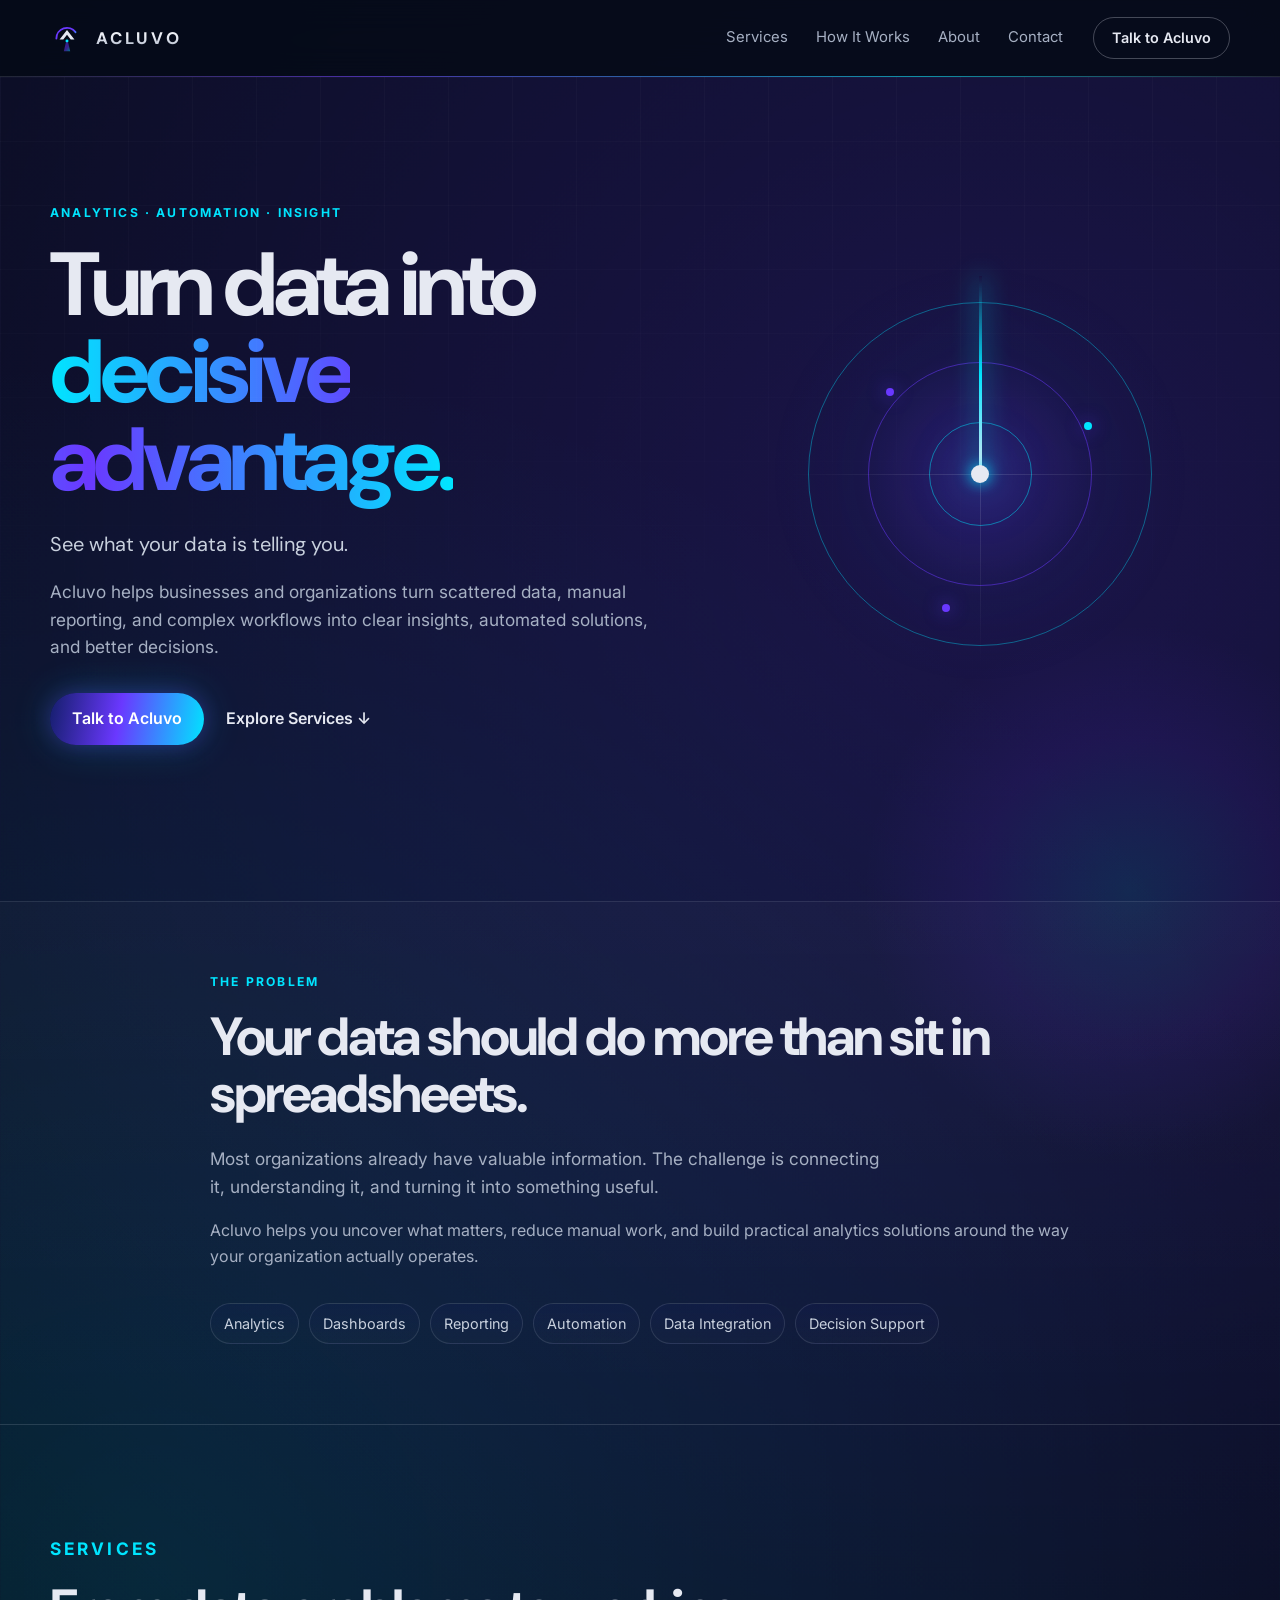
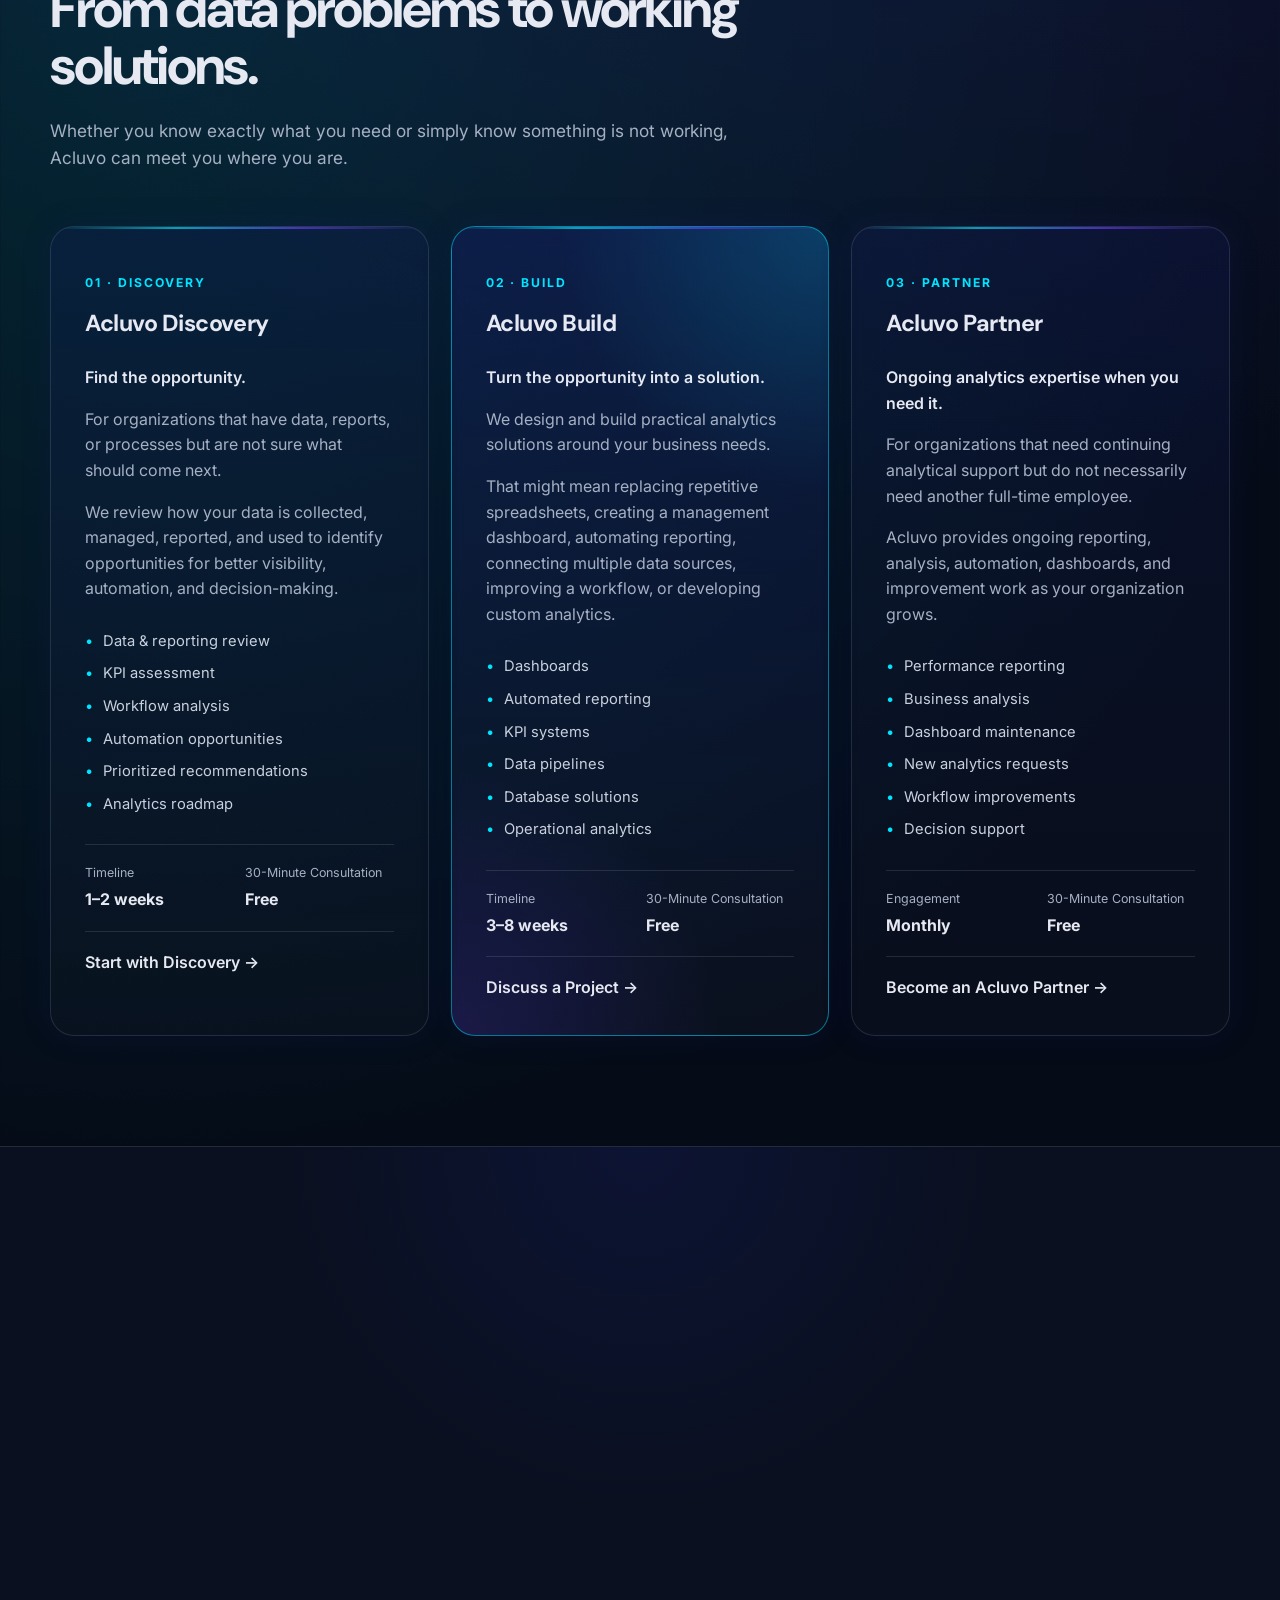
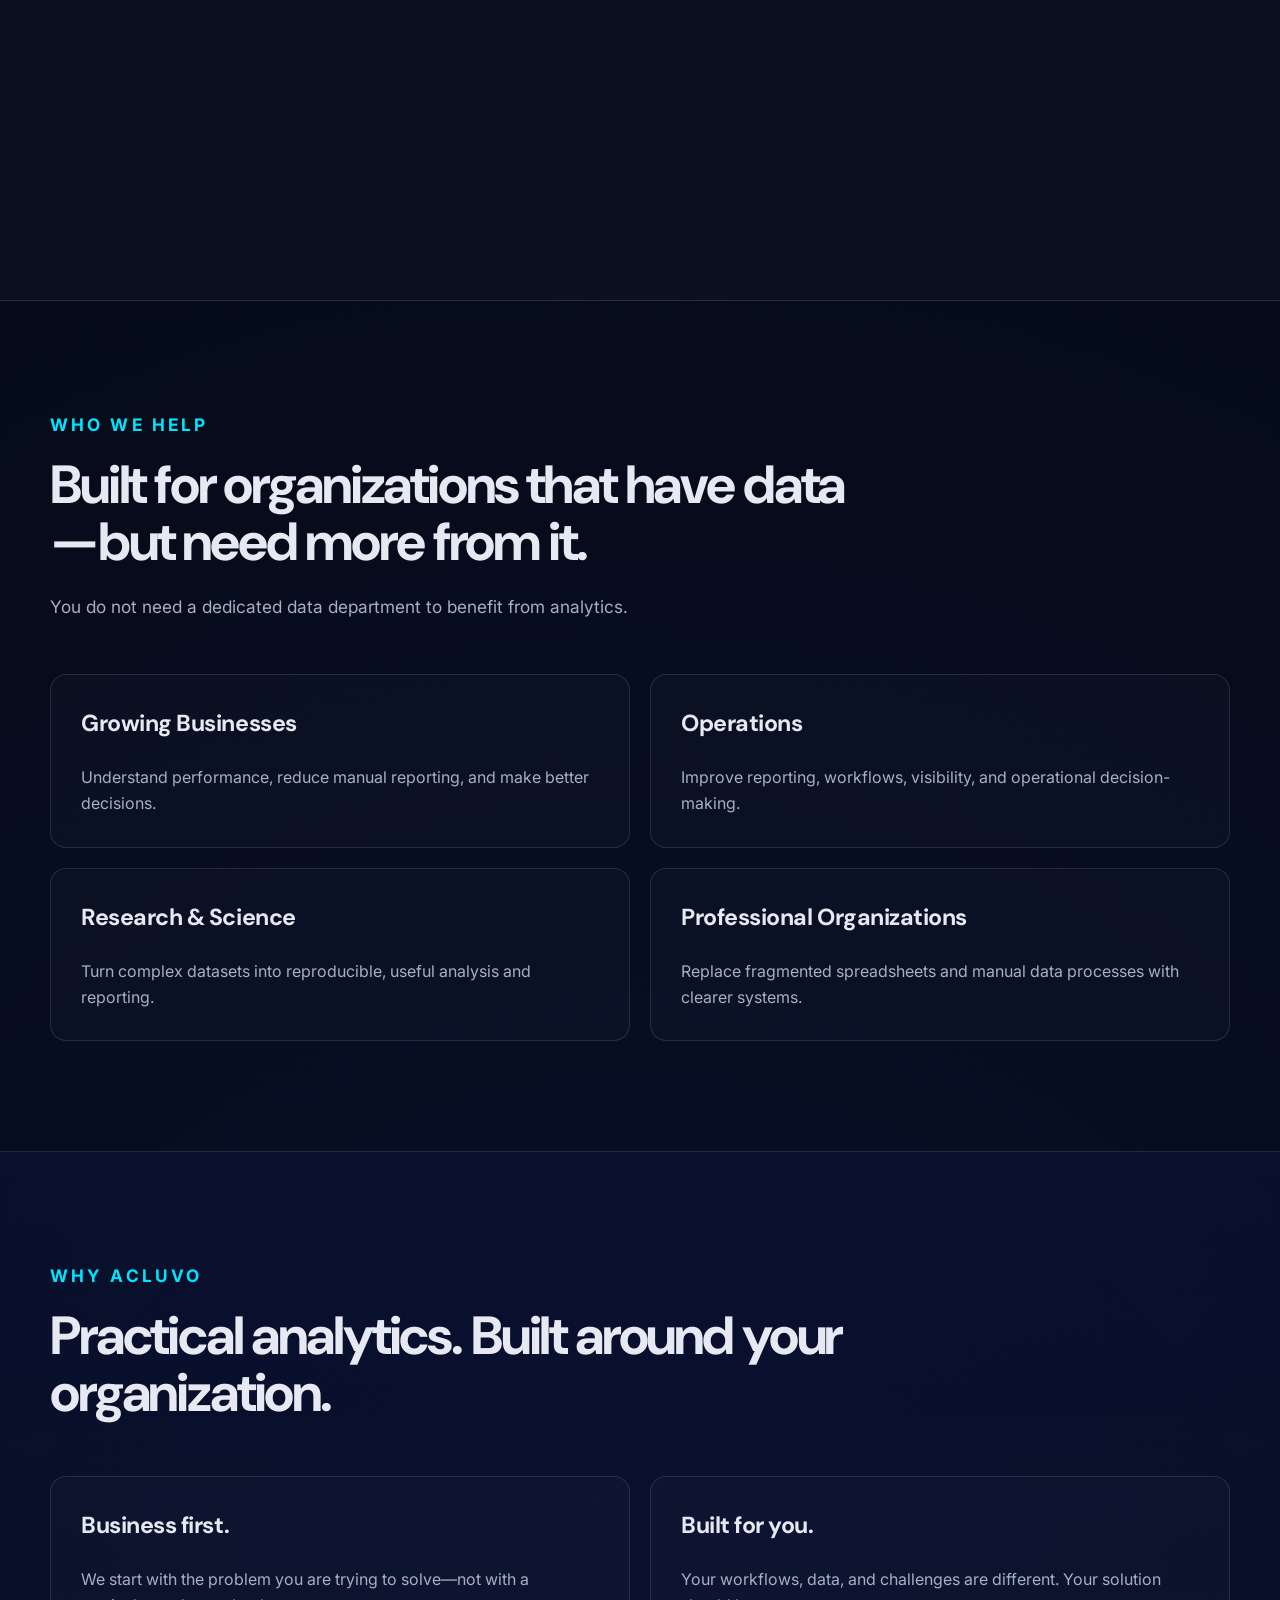
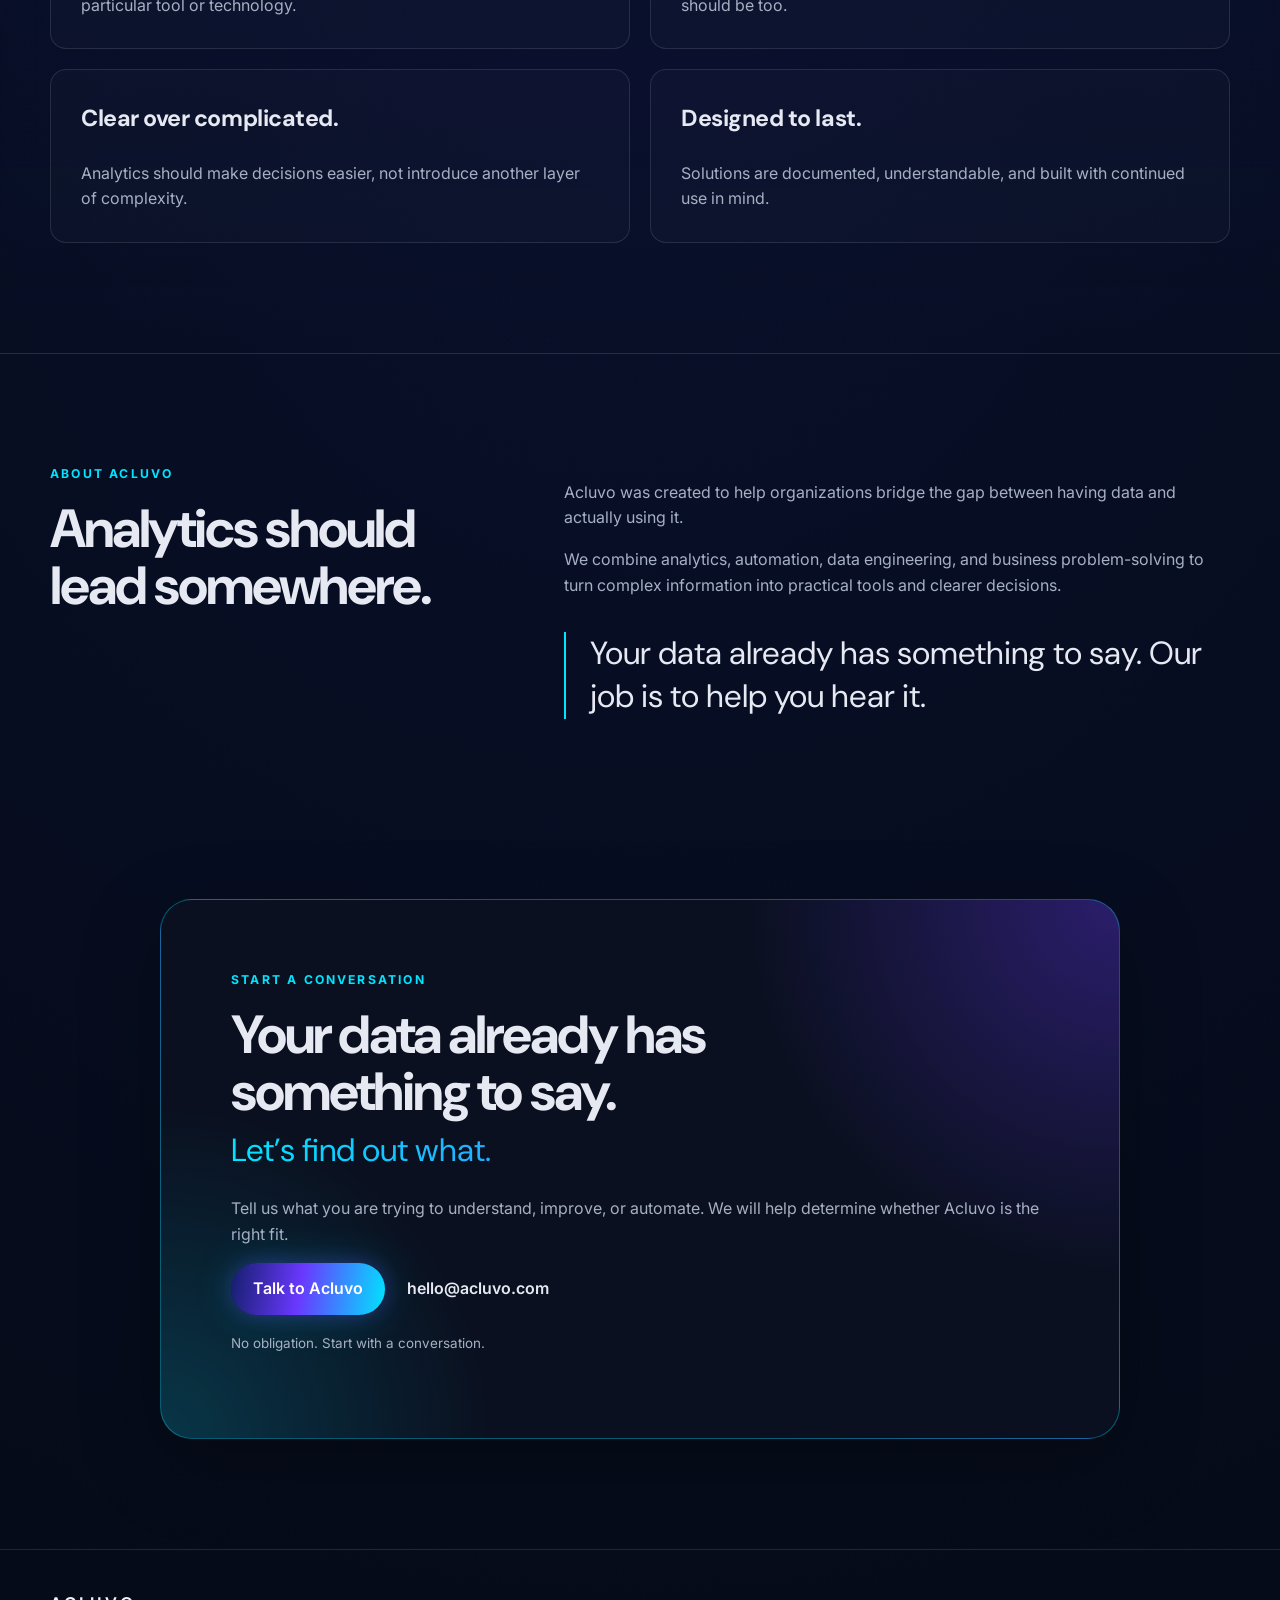
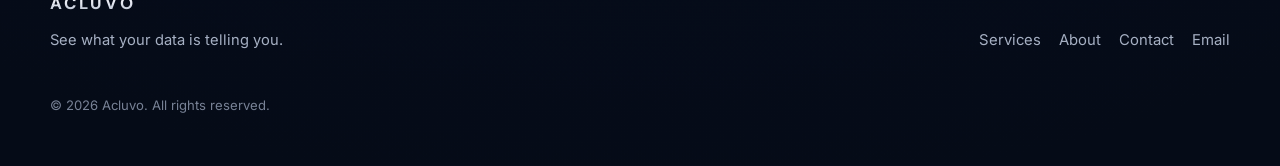
==== index.html @ b9ac45e1 "Update service consultation pricing to free Replaced pricing details with '30-Minute Consultation' l" ====
<!DOCTYPE html>
<html lang="en">
<head>
  <meta charset="UTF-8">
  <meta name="viewport" content="width=device-width, initial-scale=1.0">
  <meta name="description" content="Acluvo helps businesses and organizations turn scattered data, manual reporting, and complex workflows into clear insights, automated solutions, and better decisions.">
  <title>Acluvo — See what your data is telling you.</title>
  <link rel="preconnect" href="https://fonts.googleapis.com">
  <link rel="preconnect" href="https://fonts.gstatic.com" crossorigin>
  <link href="https://fonts.googleapis.com/css2?family=DM+Sans:wght@500;600;700&family=Inter:wght@400;500;600&display=swap" rel="stylesheet">
  <link rel="stylesheet" href="styles.css">
</head>
<body>
<header class="nav-wrap">
  <nav class="nav container" aria-label="Primary navigation">
    <a class="brand" href="#top" aria-label="Acluvo home">
      <span class="brand-mark" aria-hidden="true">
        <svg viewBox="0 0 64 64">
          <defs>
            <linearGradient id="g1" x1="0" y1="0" x2="1" y2="1">
              <stop offset="0%" stop-color="#6A38FF"/>
              <stop offset="55%" stop-color="#6A38FF"/><stop offset="100%" stop-color="#00E5FF"/>
            </linearGradient>
          </defs>
          <path d="M12 33a20 20 0 0 1 36-12" fill="none" stroke="url(#g1)" stroke-width="3.5" stroke-linecap="round"/>
          <path d="M18 35 32 17 46 35H39L32 26 25 35Z" fill="#E6E9F2"/>
          <circle cx="32" cy="37.5" r="2.8" fill="#00E5FF"/>
          <path d="M30 40h4l4 17H26Z" fill="url(#g1)" opacity=".5"/>
        </svg>
      </span>
      <span class="brand-word">ACLUVO</span>
    </a>

    <button class="nav-toggle" type="button" aria-label="Open menu" aria-expanded="false">
      <span></span><span></span>
    </button>

    <div class="nav-links">
      <a href="#services">Services</a>
      <a href="#process">How It Works</a>
      <a href="#about">About</a>
      <a href="#contact">Contact</a>
    </div>

    <a class="button button-small button-outline nav-cta" href="#contact">Talk to Acluvo</a>
  </nav>
</header>

<main id="top">
  <section class="hero section">
    <div class="hero-grid container">
      <div class="hero-copy reveal">
        <p class="eyebrow">ANALYTICS · AUTOMATION · INSIGHT</p>
        <h1>Turn data into <span class="gradient-text">decisive advantage.</span></h1>
        <p class="tagline">See what your data is telling you.</p>
        <p class="hero-body">
          Acluvo helps businesses and organizations turn scattered data, manual reporting,
          and complex workflows into clear insights, automated solutions, and better decisions.
        </p>
        <div class="hero-actions">
          <a class="button button-primary" href="#contact">Talk to Acluvo</a>
          <a class="text-link" href="#services">Explore Services ↓</a>
        </div>
      </div>

      <div class="hero-visual reveal" aria-hidden="true">
        <div class="radar">
          <div class="radar-ring ring-1"></div>
          <div class="radar-ring ring-2"></div>
          <div class="radar-ring ring-3"></div>
          <div class="cross cross-x"></div>
          <div class="cross cross-y"></div>
          <div class="signal-dot d1"></div>
          <div class="signal-dot d2"></div>
          <div class="signal-dot d3"></div>
          <div class="signal-beam"></div>
          <div class="signal-core"></div>
        </div>
      </div>
    </div>
  </section>

  <section class="positioning section section-tight">
    <div class="container narrow reveal">
      <p class="eyebrow">THE PROBLEM</p>
      <h2>Your data should do more than sit in spreadsheets.</h2>
      <p class="lead">
        Most organizations already have valuable information. The challenge is connecting it,
        understanding it, and turning it into something useful.
      </p>
      <p>
        Acluvo helps you uncover what matters, reduce manual work, and build practical analytics
        solutions around the way your organization actually operates.
      </p>
      <div class="capability-row">
        <span>Analytics</span><span>Dashboards</span><span>Reporting</span>
        <span>Automation</span><span>Data Integration</span><span>Decision Support</span>
      </div>
    </div>
  </section>

  <section id="services" class="section">
    <div class="container">
      <div class="section-heading reveal">
        <p class="eyebrow">SERVICES</p>
        <h2>From data problems to working solutions.</h2>
        <p>Whether you know exactly what you need or simply know something is not working, Acluvo can meet you where you are.</p>
      </div>

      <div class="service-grid">
        <article class="service-card reveal">
          <div class="card-topline"></div>
          <p class="service-label">01 · DISCOVERY</p>
          <h3>Acluvo Discovery</h3>
          <p class="service-subhead">Find the opportunity.</p>
          <p>For organizations that have data, reports, or processes but are not sure what should come next.</p>
          <p>We review how your data is collected, managed, reported, and used to identify opportunities for better visibility, automation, and decision-making.</p>
          <div class="service-list">
            <span>Data & reporting review</span>
            <span>KPI assessment</span>
            <span>Workflow analysis</span>
            <span>Automation opportunities</span>
            <span>Prioritized recommendations</span>
            <span>Analytics roadmap</span>
          </div>
          <div class="service-meta">
            <div><span>Timeline</span><strong>1–2 weeks</strong></div>
            <div><span>30-Minute Consultation</span><strong>Free</strong></div>
          </div>
          <a class="text-link" href="#contact">Start with Discovery →</a>
        </article>

        <article class="service-card featured reveal">
          <div class="card-topline"></div>
          <p class="service-label">02 · BUILD</p>
          <h3>Acluvo Build</h3>
          <p class="service-subhead">Turn the opportunity into a solution.</p>
          <p>We design and build practical analytics solutions around your business needs.</p>
          <p>That might mean replacing repetitive spreadsheets, creating a management dashboard, automating reporting, connecting multiple data sources, improving a workflow, or developing custom analytics.</p>
          <div class="service-list">
            <span>Dashboards</span>
            <span>Automated reporting</span>
            <span>KPI systems</span>
            <span>Data pipelines</span>
            <span>Database solutions</span>
            <span>Operational analytics</span>
          </div>
          <div class="service-meta">
            <div><span>Timeline</span><strong>3–8 weeks</strong></div>
            <div><span>30-Minute Consultation</span><strong>Free</strong></div>
          </div>
          <a class="text-link" href="#contact">Discuss a Project →</a>
        </article>

        <article class="service-card reveal">
          <div class="card-topline"></div>
          <p class="service-label">03 · PARTNER</p>
          <h3>Acluvo Partner</h3>
          <p class="service-subhead">Ongoing analytics expertise when you need it.</p>
          <p>For organizations that need continuing analytical support but do not necessarily need another full-time employee.</p>
          <p>Acluvo provides ongoing reporting, analysis, automation, dashboards, and improvement work as your organization grows.</p>
          <div class="service-list">
            <span>Performance reporting</span>
            <span>Business analysis</span>
            <span>Dashboard maintenance</span>
            <span>New analytics requests</span>
            <span>Workflow improvements</span>
            <span>Decision support</span>
          </div>
          <div class="service-meta">
            <div><span>Engagement</span><strong>Monthly</strong></div>
            <div><span>30-Minute Consultation</span><strong>Free</strong></div>
          </div>
          <a class="text-link" href="#contact">Become an Acluvo Partner →</a>
        </article>
      </div>
    </div>
  </section>

  <section id="process" class="section process-section">
    <div class="container">
      <div class="section-heading reveal">
        <p class="eyebrow">HOW ACLUVO WORKS</p>
        <h2>From complexity to direction.</h2>
      </div>

      <div class="process-grid">
        <article class="process-card reveal">
          <span class="process-number">01</span>
          <h3>Focus</h3>
          <p class="process-tagline">Understand the question.</p>
          <p>We start with your business—not the technology. What are you trying to understand, improve, or accomplish?</p>
        </article>
        <article class="process-card reveal">
          <span class="process-number">02</span>
          <h3>Discovery</h3>
          <p class="process-tagline">Understand the data.</p>
          <p>We examine the information, processes, systems, and reporting you already have.</p>
        </article>
        <article class="process-card reveal">
          <span class="process-number">03</span>
          <h3>Signal</h3>
          <p class="process-tagline">Find what matters.</p>
          <p>We separate useful information from noise and identify the patterns, metrics, and opportunities worth acting on.</p>
        </article>
        <article class="process-card reveal">
          <span class="process-number">04</span>
          <h3>Direction</h3>
          <p class="process-tagline">Turn insight into action.</p>
          <p>We build the solution, explain what the data means, and help you use it to make better decisions.</p>
        </article>
      </div>
    </div>
  </section>

  <section class="section">
    <div class="container">
      <div class="section-heading reveal">
        <p class="eyebrow">WHO WE HELP</p>
        <h2>Built for organizations that have data—but need more from it.</h2>
        <p>You do not need a dedicated data department to benefit from analytics.</p>
      </div>

      <div class="audience-grid">
        <article class="audience-card reveal">
          <h3>Growing Businesses</h3>
          <p>Understand performance, reduce manual reporting, and make better decisions.</p>
        </article>
        <article class="audience-card reveal">
          <h3>Operations</h3>
          <p>Improve reporting, workflows, visibility, and operational decision-making.</p>
        </article>
        <article class="audience-card reveal">
          <h3>Research & Science</h3>
          <p>Turn complex datasets into reproducible, useful analysis and reporting.</p>
        </article>
        <article class="audience-card reveal">
          <h3>Professional Organizations</h3>
          <p>Replace fragmented spreadsheets and manual data processes with clearer systems.</p>
        </article>
      </div>
    </div>
  </section>

  <section class="section why-section">
    <div class="container">
      <div class="section-heading reveal">
        <p class="eyebrow">WHY ACLUVO</p>
        <h2>Practical analytics. Built around your organization.</h2>
      </div>

      <div class="why-grid">
        <div class="why-item reveal"><h3>Business first.</h3><p>We start with the problem you are trying to solve—not with a particular tool or technology.</p></div>
        <div class="why-item reveal"><h3>Built for you.</h3><p>Your workflows, data, and challenges are different. Your solution should be too.</p></div>
        <div class="why-item reveal"><h3>Clear over complicated.</h3><p>Analytics should make decisions easier, not introduce another layer of complexity.</p></div>
        <div class="why-item reveal"><h3>Designed to last.</h3><p>Solutions are documented, understandable, and built with continued use in mind.</p></div>
      </div>
    </div>
  </section>

  <section id="about" class="section">
    <div class="container about-grid">
      <div class="about-copy reveal">
        <p class="eyebrow">ABOUT ACLUVO</p>
        <h2>Analytics should lead somewhere.</h2>
      </div>
      <div class="about-body reveal">
        <p>Acluvo was created to help organizations bridge the gap between having data and actually using it.</p>
        <p>We combine analytics, automation, data engineering, and business problem-solving to turn complex information into practical tools and clearer decisions.</p>
        <blockquote>Your data already has something to say. Our job is to help you hear it.</blockquote>
      </div>
    </div>
  </section>

  <section id="contact" class="section contact-section">
    <div class="container contact-card reveal">
      <p class="eyebrow">START A CONVERSATION</p>
      <h2>Your data already has something to say.</h2>
      <p class="contact-emphasis">Let’s find out what.</p>
      <p>Tell us what you are trying to understand, improve, or automate. We will help determine whether Acluvo is the right fit.</p>
      <div class="contact-actions">
        <a class="button button-primary" href="mailto:hello@acluvo.com?subject=Acluvo%20Inquiry">Talk to Acluvo</a>
        <a class="text-link" href="mailto:hello@acluvo.com">hello@acluvo.com</a>
      </div>
      <p class="microcopy">No obligation. Start with a conversation.</p>
    </div>
  </section>
</main>

<footer class="footer">
  <div class="container footer-grid">
    <div>
      <a class="brand footer-brand" href="#top">
        <span class="brand-word">ACLUVO</span>
      </a>
      <p>See what your data is telling you.</p>
    </div>
    <div class="footer-links">
      <a href="#services">Services</a>
      <a href="#about">About</a>
      <a href="#contact">Contact</a>
      <a href="mailto:hello@acluvo.com">Email</a>
    </div>
    <p class="copyright">© <span id="year"></span> Acluvo. All rights reserved.</p>
  </div>
</footer>

<script src="script.js"></script>
</body>
</html>
---- styles.css ----
:root {
  --bg: #050B17;
  --bg-soft: #0A1020;
  --surface: rgba(20, 30, 107, 0.34);
  --indigo: #141E6B;
  --violet: #6A38FF;
  --cyan: #00E5FF;
  --slate: #2A3345;
  --text: #E6E9F2;
  --muted: #A6B0C3;
  --line: rgba(230, 233, 242, 0.12);
  --radius: 24px;
  --radius-sm: 16px;
  --container: 1180px;
  --font-display: "DM Sans", system-ui, sans-serif;
  --font-body: "Inter", system-ui, sans-serif;
}

* { box-sizing: border-box; }
html { scroll-behavior: smooth; }
body {
  margin: 0;
  background:
    radial-gradient(circle at 78% 8%, rgba(106, 56, 255, 0.22), transparent 26%),
    radial-gradient(circle at 12% 24%, rgba(0, 229, 255, 0.13), transparent 24%),
    radial-gradient(circle at 50% 75%, rgba(20, 30, 107, 0.22), transparent 34%),
    var(--bg);
  color: var(--text);
  font-family: var(--font-body);
  line-height: 1.6;
}
body.menu-open { overflow: hidden; }
a { color: inherit; text-decoration: none; }
svg { display: block; max-width: 100%; }
.container { width: min(calc(100% - 40px), var(--container)); margin: 0 auto; }
.narrow { max-width: 860px; }
.section { padding: 110px 0; position: relative; }
.section-tight { padding-top: 70px; padding-bottom: 80px; }

.nav-wrap {
  position: sticky;
  top: 0;
  z-index: 50;
  backdrop-filter: blur(16px);
  background: rgba(5, 11, 23, 0.88);
  border-bottom: 1px solid var(--line);
}
.nav {
  min-height: 76px;
  display: grid;
  grid-template-columns: 1fr auto auto;
  align-items: center;
  gap: 30px;
}
.brand { display: inline-flex; align-items: center; gap: 12px; width: fit-content; }
.brand-mark { width: 34px; height: 34px; }
.brand-word {
  font-family: var(--font-display);
  font-size: 1.05rem;
  font-weight: 700;
  letter-spacing: 0.18em;
}
.nav-links { display: flex; gap: 28px; align-items: center; }
.nav-links a, .footer-links a {
  color: var(--muted);
  font-size: 0.93rem;
  transition: color 0.2s ease;
}
.nav-links a:hover, .footer-links a:hover { color: var(--text); }
.nav-toggle {
  display: none;
  border: 0;
  background: transparent;
  padding: 8px;
  cursor: pointer;
}
.nav-toggle span {
  display: block;
  width: 24px;
  height: 2px;
  background: var(--text);
  margin: 5px 0;
}

.button {
  display: inline-flex;
  align-items: center;
  justify-content: center;
  min-height: 52px;
  padding: 0 22px;
  border-radius: 999px;
  font-weight: 600;
  transition: transform 0.2s ease, border-color 0.2s ease, box-shadow 0.2s ease;
}
.button:hover { transform: translateY(-2px); }
.button-small { min-height: 42px; padding: 0 18px; font-size: 0.9rem; }
.button-primary {
  color: #FFFFFF;
  background: linear-gradient(100deg, #141E6B 0%, #6A38FF 45%, #00E5FF 100%);
  box-shadow: 0 0 20px rgba(106,56,255,.28), 0 0 42px rgba(0,229,255,.20);
}
.button-outline { border: 1px solid rgba(230, 233, 242, 0.28); color: var(--text); }
.button-outline:hover {
  border-color: rgba(0, 229, 255, 0.6);
  box-shadow: 0 0 30px rgba(0, 229, 255, 0.08);
}
.text-link {
  display: inline-flex;
  align-items: center;
  gap: 8px;
  color: var(--text);
  font-weight: 600;
}

.hero {
  min-height: calc(100vh - 76px);
  display: grid;
  align-items: center;
  padding-top: 80px;
}
.hero::before {
  content: "";
  position: absolute;
  inset: 0;
  background-image:
    linear-gradient(rgba(255,255,255,0.025) 1px, transparent 1px),
    linear-gradient(90deg, rgba(255,255,255,0.025) 1px, transparent 1px);
  background-size: 64px 64px;
  mask-image: linear-gradient(to bottom, black, transparent 80%);
  pointer-events: none;
}
.hero-grid {
  display: grid;
  grid-template-columns: 1.1fr 0.9fr;
  gap: 70px;
  align-items: center;
}
.eyebrow {
  margin: 0 0 18px;
  color: var(--cyan);
  font-size: 0.76rem;
  font-weight: 700;
  letter-spacing: 0.18em;
}
h1, h2, h3 { font-family: var(--font-display); margin-top: 0; }
h1 {
  margin-bottom: 24px;
  font-size: clamp(3.6rem, 7vw, 6.7rem);
  line-height: 0.98;
  letter-spacing: -0.055em;
}
h2 {
  margin-bottom: 22px;
  font-size: clamp(2.2rem, 4.2vw, 4.4rem);
  line-height: 1.06;
  letter-spacing: -0.04em;
}
h3 { font-size: 1.45rem; letter-spacing: -0.02em; }
.gradient-text {
  background: linear-gradient(90deg, #00E5FF 0%, #6A38FF 48%, #00E5FF 100%);
  -webkit-background-clip: text;
  background-clip: text;
  color: transparent;
}
.tagline {
  margin: 0 0 18px;
  font-family: var(--font-display);
  font-size: 1.25rem;
  color: #C8D0DD;
}
.hero-body, .section-heading > p, .lead {
  color: var(--muted);
  font-size: 1.08rem;
  max-width: 680px;
}
.hero-body { margin-bottom: 32px; }
.hero-actions, .contact-actions { display: flex; gap: 22px; align-items: center; flex-wrap: wrap; }
.hero-visual { display: grid; place-items: center; min-height: 470px; }

.radar {
  position: relative;
  width: min(430px, 82vw);
  aspect-ratio: 1;
  border-radius: 50%;
  background:
    radial-gradient(circle, rgba(0,229,255,.20) 0 2%, transparent 2.5%),
    radial-gradient(circle at center, rgba(106,56,255,.22), rgba(20,30,107,.10) 40%, rgba(5,11,23,0) 68%);
  filter: drop-shadow(0 0 32px rgba(0, 229, 255, 0.08));
}
.radar-ring {
  position: absolute;
  border: 1px solid rgba(0, 229, 255, 0.38);
  border-radius: 50%;
  inset: 10%;
}
.ring-2 { inset: 24%; border-color: rgba(106, 56, 255, 0.52); }
.ring-3 { inset: 38%; border-color: rgba(0, 229, 255, 0.48); }
.cross { position: absolute; }
.cross-x {
  left: 6%;
  right: 6%;
  top: 50%;
  height: 1px;
  background: linear-gradient(90deg, transparent, rgba(230, 233, 242, 0.15), transparent);
}
.cross-y {
  top: 6%;
  bottom: 6%;
  left: 50%;
  width: 1px;
  background: linear-gradient(180deg, transparent, rgba(230, 233, 242, 0.15), transparent);
}
.signal-core {
  position: absolute;
  left: 50%;
  top: 50%;
  width: 18px;
  height: 18px;
  border-radius: 50%;
  background: var(--text);
  transform: translate(-50%, -50%);
  box-shadow: 0 0 15px var(--cyan), 0 0 55px rgba(0, 229, 255, 0.9), 0 0 100px rgba(106, 56, 255, 0.35);
}
.signal-beam {
  position: absolute;
  width: 3px;
  height: 46%;
  left: calc(50% - 1px);
  top: 4%;
  background: linear-gradient(180deg, transparent, var(--cyan), var(--text));
  box-shadow: 0 0 24px var(--cyan);
  transform-origin: bottom;
  animation: pulseBeam 3s ease-in-out infinite;
}
.signal-dot {
  position: absolute;
  width: 8px;
  height: 8px;
  border-radius: 50%;
  background: var(--violet);
  box-shadow: 0 0 18px rgba(106, 56, 255, 0.85);
}
.d1 { left: 28%; top: 30%; }
.d2 { right: 24%; top: 38%; background: var(--cyan); }
.d3 { left: 41%; bottom: 18%; }
@keyframes pulseBeam {
  0%, 100% { opacity: 0.45; transform: scaleY(0.95); }
  50% { opacity: 1; transform: scaleY(1.05); }
}

.positioning {
  border-top: 1px solid var(--line);
  border-bottom: 1px solid var(--line);
  background: linear-gradient(180deg, rgba(255,255,255,0.018), rgba(255,255,255,0));
}
.positioning p:not(.eyebrow), .about-body p,
.contact-card > p:not(.eyebrow):not(.contact-emphasis):not(.microcopy) {
  color: var(--muted);
}
.capability-row { display: flex; flex-wrap: wrap; gap: 10px; margin-top: 34px; }
.capability-row span {
  border: 1px solid var(--line);
  background: linear-gradient(180deg, rgba(20,30,107,.16), rgba(255,255,255,.015));
  color: #C8D0DD;
  border-radius: 999px;
  padding: 8px 13px;
  font-size: 0.9rem;
}

.section-heading { margin-bottom: 54px; max-width: 800px; }
.service-grid { display: grid; grid-template-columns: repeat(3, 1fr); gap: 22px; }
.service-card {
  position: relative;
  padding: 34px;
  border: 1px solid var(--line);
  border-radius: var(--radius);
  background: linear-gradient(180deg, rgba(20,30,107,.22), rgba(42,51,69,.10));
  box-shadow: 0 0 30px rgba(20,30,107,.18);
  overflow: hidden;
}
.service-card.featured {
  background:
    radial-gradient(circle at 100% 0%, rgba(0,229,255,.18), transparent 30%),
    radial-gradient(circle at 0% 100%, rgba(106,56,255,.18), transparent 30%),
    linear-gradient(180deg, rgba(20,30,107,.42), rgba(42,51,69,.14));
  border-color: rgba(0, 229, 255, 0.48);
}
.card-topline {
  position: absolute;
  inset: 0 auto auto 0;
  width: 100%;
  height: 2px;
  background: linear-gradient(90deg, transparent, var(--cyan), var(--violet), transparent);
  opacity: 0.65;
}
.service-label {
  color: var(--cyan);
  font-size: 0.76rem;
  letter-spacing: 0.16em;
  font-weight: 700;
}
.service-subhead, .process-tagline { color: var(--text); font-weight: 600; }
.service-card > p:not(.service-label):not(.service-subhead) { color: var(--muted); }
.service-list { display: grid; gap: 9px; margin: 28px 0; }
.service-list span { color: #C8D0DD; font-size: 0.92rem; }
.service-list span::before { content: "•"; color: var(--cyan); margin-right: 10px; }
.service-meta {
  display: grid;
  grid-template-columns: 1fr 1fr;
  gap: 12px;
  padding: 18px 0;
  margin-bottom: 18px;
  border-top: 1px solid var(--line);
  border-bottom: 1px solid var(--line);
}
.service-meta span, .service-meta strong { display: block; }
.service-meta span { color: var(--muted); font-size: 0.78rem; margin-bottom: 4px; }

.process-section {
  background:
    radial-gradient(circle at 50% 0%, rgba(20, 30, 107, 0.26), transparent 36%),
    var(--bg-soft);
  border-top: 1px solid var(--line);
  border-bottom: 1px solid var(--line);
}
.process-grid { display: grid; grid-template-columns: repeat(4, 1fr); gap: 18px; }
.process-card {
  min-height: 260px;
  padding: 28px;
  border-left: 1px solid var(--line);
  position: relative;
}
.process-card::before {
  content: "";
  position: absolute;
  left: -1px;
  top: 0;
  width: 1px;
  height: 44%;
  background: linear-gradient(var(--cyan), transparent);
}
.process-number {
  display: inline-block;
  margin-bottom: 50px;
  color: var(--violet);
  font-size: 0.8rem;
  letter-spacing: 0.15em;
}
.process-card p:last-child { color: var(--muted); }

.audience-grid, .why-grid {
  display: grid;
  grid-template-columns: repeat(2, 1fr);
  gap: 20px;
}
.audience-card, .why-item {
  padding: 30px;
  border: 1px solid var(--line);
  border-radius: var(--radius-sm);
  background: rgba(255,255,255,0.018);
}
.audience-card p, .why-item p { color: var(--muted); margin-bottom: 0; }
.why-section {
  border-top: 1px solid var(--line);
  border-bottom: 1px solid var(--line);
  background: linear-gradient(180deg, rgba(20,30,107,.16), rgba(5,11,23,0));
}

.about-grid { display: grid; grid-template-columns: 0.8fr 1.2fr; gap: 70px; }
.about-body blockquote {
  margin: 34px 0 0;
  padding: 0 0 0 24px;
  border-left: 2px solid var(--cyan);
  font-family: var(--font-display);
  font-size: clamp(1.4rem, 2.5vw, 2.1rem);
  line-height: 1.35;
  color: var(--text);
}

.contact-section { padding-top: 70px; }
.contact-card {
  max-width: 960px;
  padding: 70px;
  border: 1px solid rgba(0, 229, 255, 0.36);
  border-radius: 32px;
  background:
    radial-gradient(circle at 100% 0%, rgba(106, 56, 255, 0.34), transparent 34%),
    radial-gradient(circle at 0% 100%, rgba(0, 229, 255, 0.18), transparent 30%),
    #0A1020;
  box-shadow: 0 25px 80px rgba(0,0,0,0.28);
}
.contact-card h2 { max-width: 700px; margin-bottom: 4px; }
.contact-emphasis {
  margin: 0 0 20px;
  font-family: var(--font-display);
  font-size: clamp(1.5rem, 2.5vw, 2.3rem);
  color: var(--cyan);
}
.microcopy { margin-top: 18px; color: var(--muted); font-size: 0.84rem; }

.footer { padding: 40px 0 50px; border-top: 1px solid var(--line); }
.footer-grid { display: grid; grid-template-columns: 1fr auto; gap: 30px; align-items: end; }
.footer-brand + p { color: var(--muted); margin: 12px 0 0; font-size: 0.92rem; }
.footer-links { display: flex; flex-wrap: wrap; gap: 18px; justify-content: flex-end; }
.copyright {
  grid-column: 1 / -1;
  color: #788296;
  font-size: 0.82rem;
  margin: 12px 0 0;
}

.reveal {
  opacity: 0;
  transform: translateY(18px);
  transition: opacity 0.65s ease, transform 0.65s ease;
}
.reveal.visible { opacity: 1; transform: none; }

@media (prefers-reduced-motion: reduce) {
  html { scroll-behavior: auto; }
  .reveal { opacity: 1; transform: none; transition: none; }
  .signal-beam { animation: none; }
}

@media (max-width: 980px) {
  .nav { grid-template-columns: 1fr auto; }
  .nav-toggle { display: block; }
  .nav-links, .nav-cta { display: none; }
  .nav-links.open {
    display: flex;
    position: fixed;
    top: 77px;
    left: 0;
    right: 0;
    padding: 28px 20px 40px;
    flex-direction: column;
    align-items: flex-start;
    background: rgba(5, 11, 23, 0.98);
    border-bottom: 1px solid var(--line);
  }
  .hero-grid, .about-grid { grid-template-columns: 1fr; }
  .hero { min-height: auto; }
  .hero-visual { min-height: 360px; }
  .service-grid { grid-template-columns: 1fr; }
  .process-grid { grid-template-columns: repeat(2, 1fr); }
}

@media (max-width: 680px) {
  .container { width: min(calc(100% - 28px), var(--container)); }
  .section { padding: 82px 0; }
  h1 { font-size: clamp(3.15rem, 16vw, 4.6rem); }
  .hero-grid { gap: 28px; }
  .hero-visual { min-height: 290px; }
  .radar { width: min(300px, 82vw); }
  .service-card, .audience-card, .why-item { padding: 26px; }
  .process-grid, .audience-grid, .why-grid { grid-template-columns: 1fr; }
  .process-card { min-height: auto; }
  .process-number { margin-bottom: 28px; }
  .about-grid { gap: 26px; }
  .contact-card { padding: 42px 26px; }
  .footer-grid { grid-template-columns: 1fr; align-items: start; }
  .footer-links { justify-content: flex-start; }
}


/* Brand fidelity pass: stronger use of the selected Acluvo palette */
.brand-word {
  background: linear-gradient(180deg, #FFFFFF 0%, #E6E9F2 48%, #9AA6BA 100%);
  -webkit-background-clip: text;
  background-clip: text;
  color: transparent;
}

.nav-wrap::after {
  content: "";
  position: absolute;
  left: 0;
  right: 0;
  bottom: -1px;
  height: 1px;
  background: linear-gradient(90deg, transparent, #6A38FF 28%, #00E5FF 72%, transparent);
  opacity: .55;
}

.eyebrow:nth-of-type(odd) {
  color: #00E5FF;
}

.service-card:hover,
.audience-card:hover,
.why-item:hover {
  border-color: rgba(0,229,255,.35);
  box-shadow: 0 0 28px rgba(0,229,255,.07), 0 0 45px rgba(106,56,255,.05);
  transform: translateY(-3px);
}

.service-card,
.audience-card,
.why-item {
  transition: transform .22s ease, border-color .22s ease, box-shadow .22s ease;
}

.process-card:nth-child(1) h3,
.process-card:nth-child(3) h3 { color: #00E5FF; }

.process-card:nth-child(2) h3,
.process-card:nth-child(4) h3 { color: #8B63FF; }

.process-card:nth-child(1)::before,
.process-card:nth-child(3)::before {
  background: linear-gradient(#00E5FF, transparent);
}

.process-card:nth-child(2)::before,
.process-card:nth-child(4)::before {
  background: linear-gradient(#6A38FF, transparent);
}

.contact-emphasis {
  background: linear-gradient(90deg, #00E5FF, #6A38FF);
  -webkit-background-clip: text;
  background-clip: text;
  color: transparent;
}

.hero::after {
  content: "";
  position: absolute;
  width: 540px;
  height: 540px;
  right: -120px;
  bottom: -260px;
  border-radius: 50%;
  background: radial-gradient(circle, rgba(0,229,255,.10), rgba(106,56,255,.08) 40%, transparent 70%);
  pointer-events: none;
}
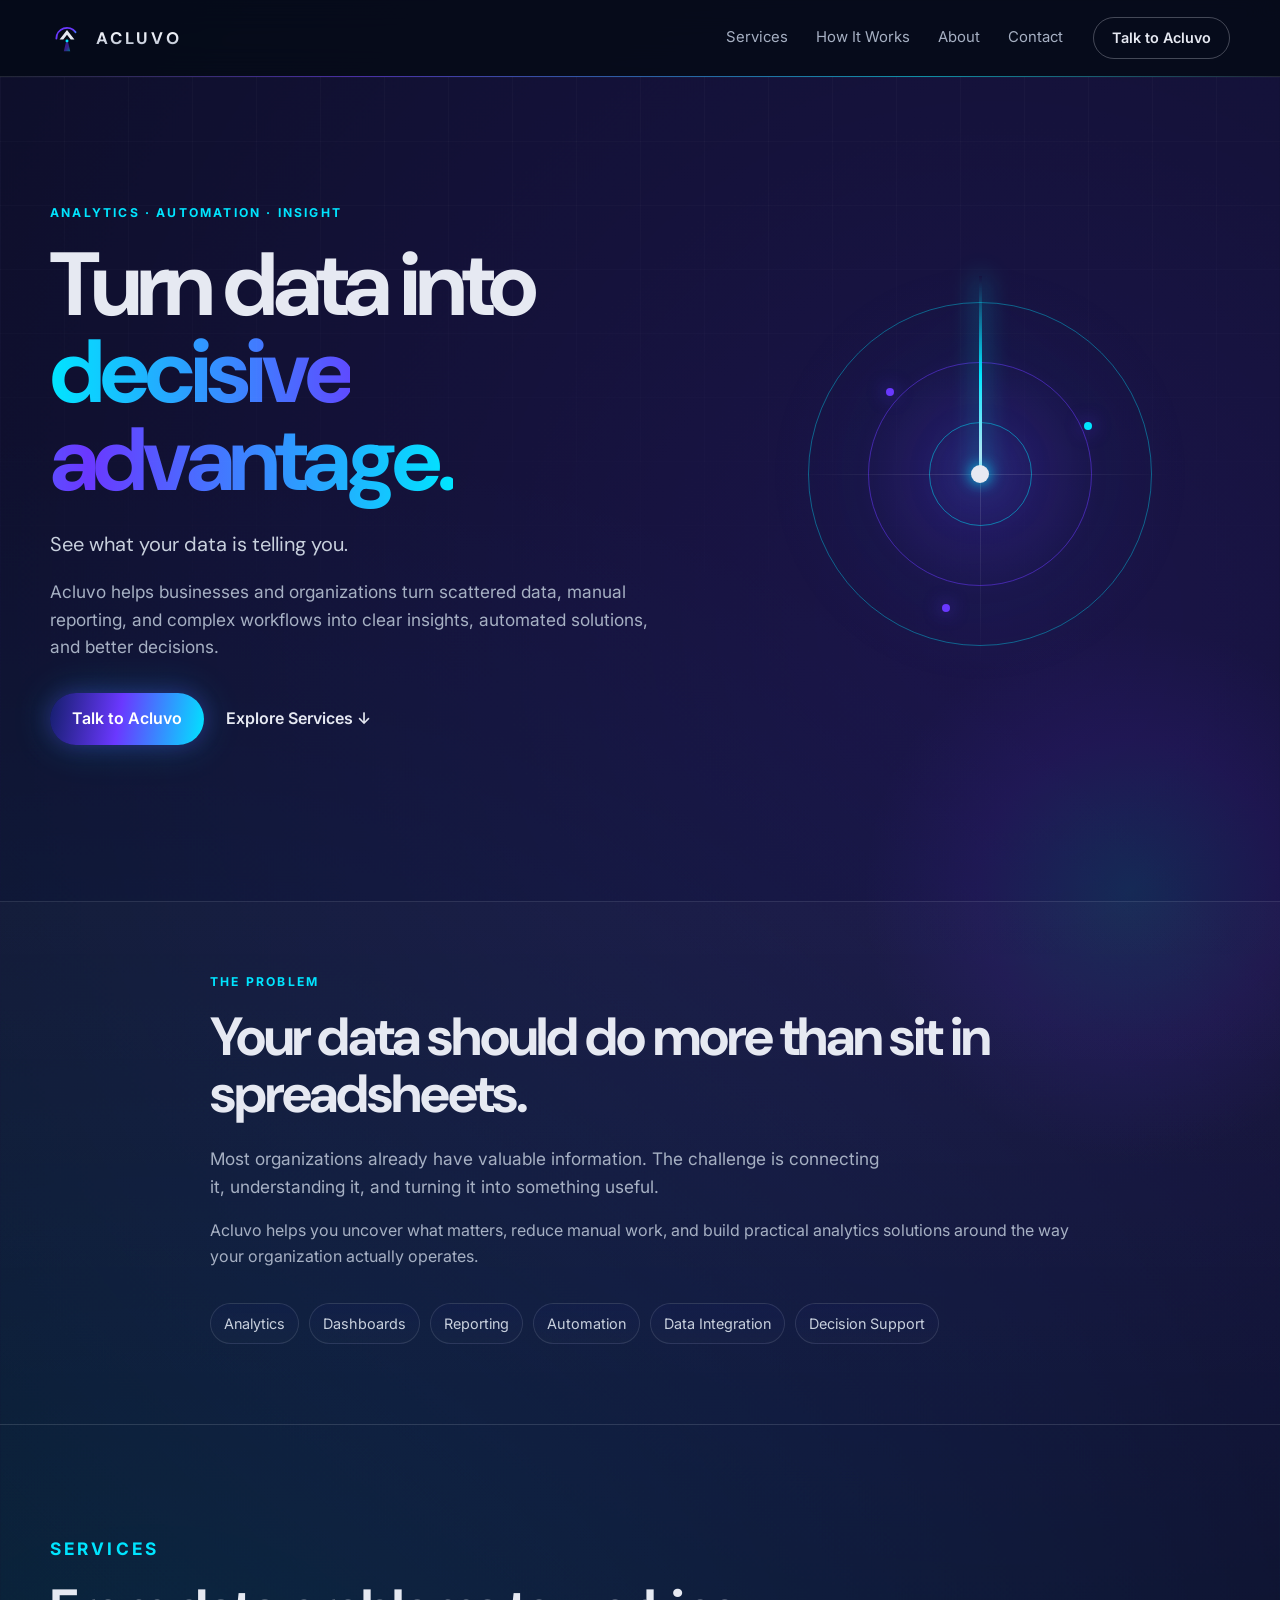
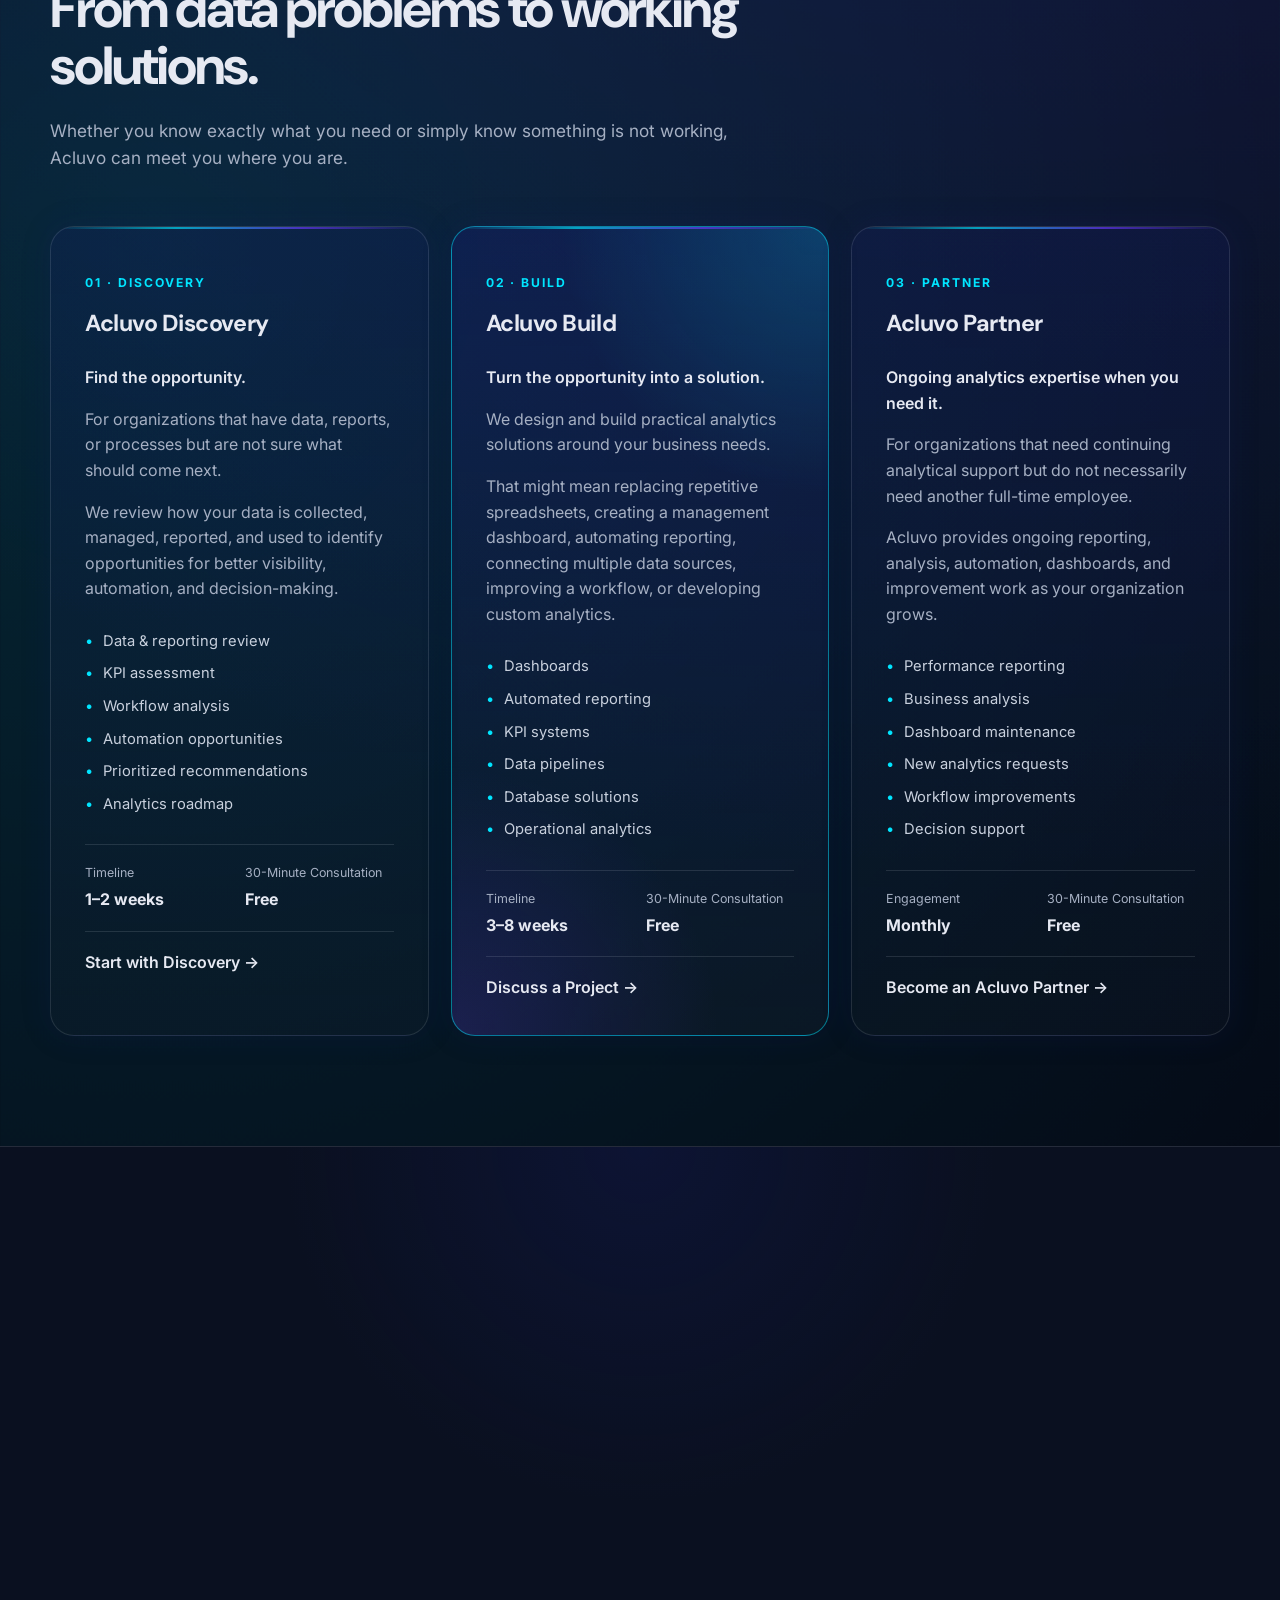
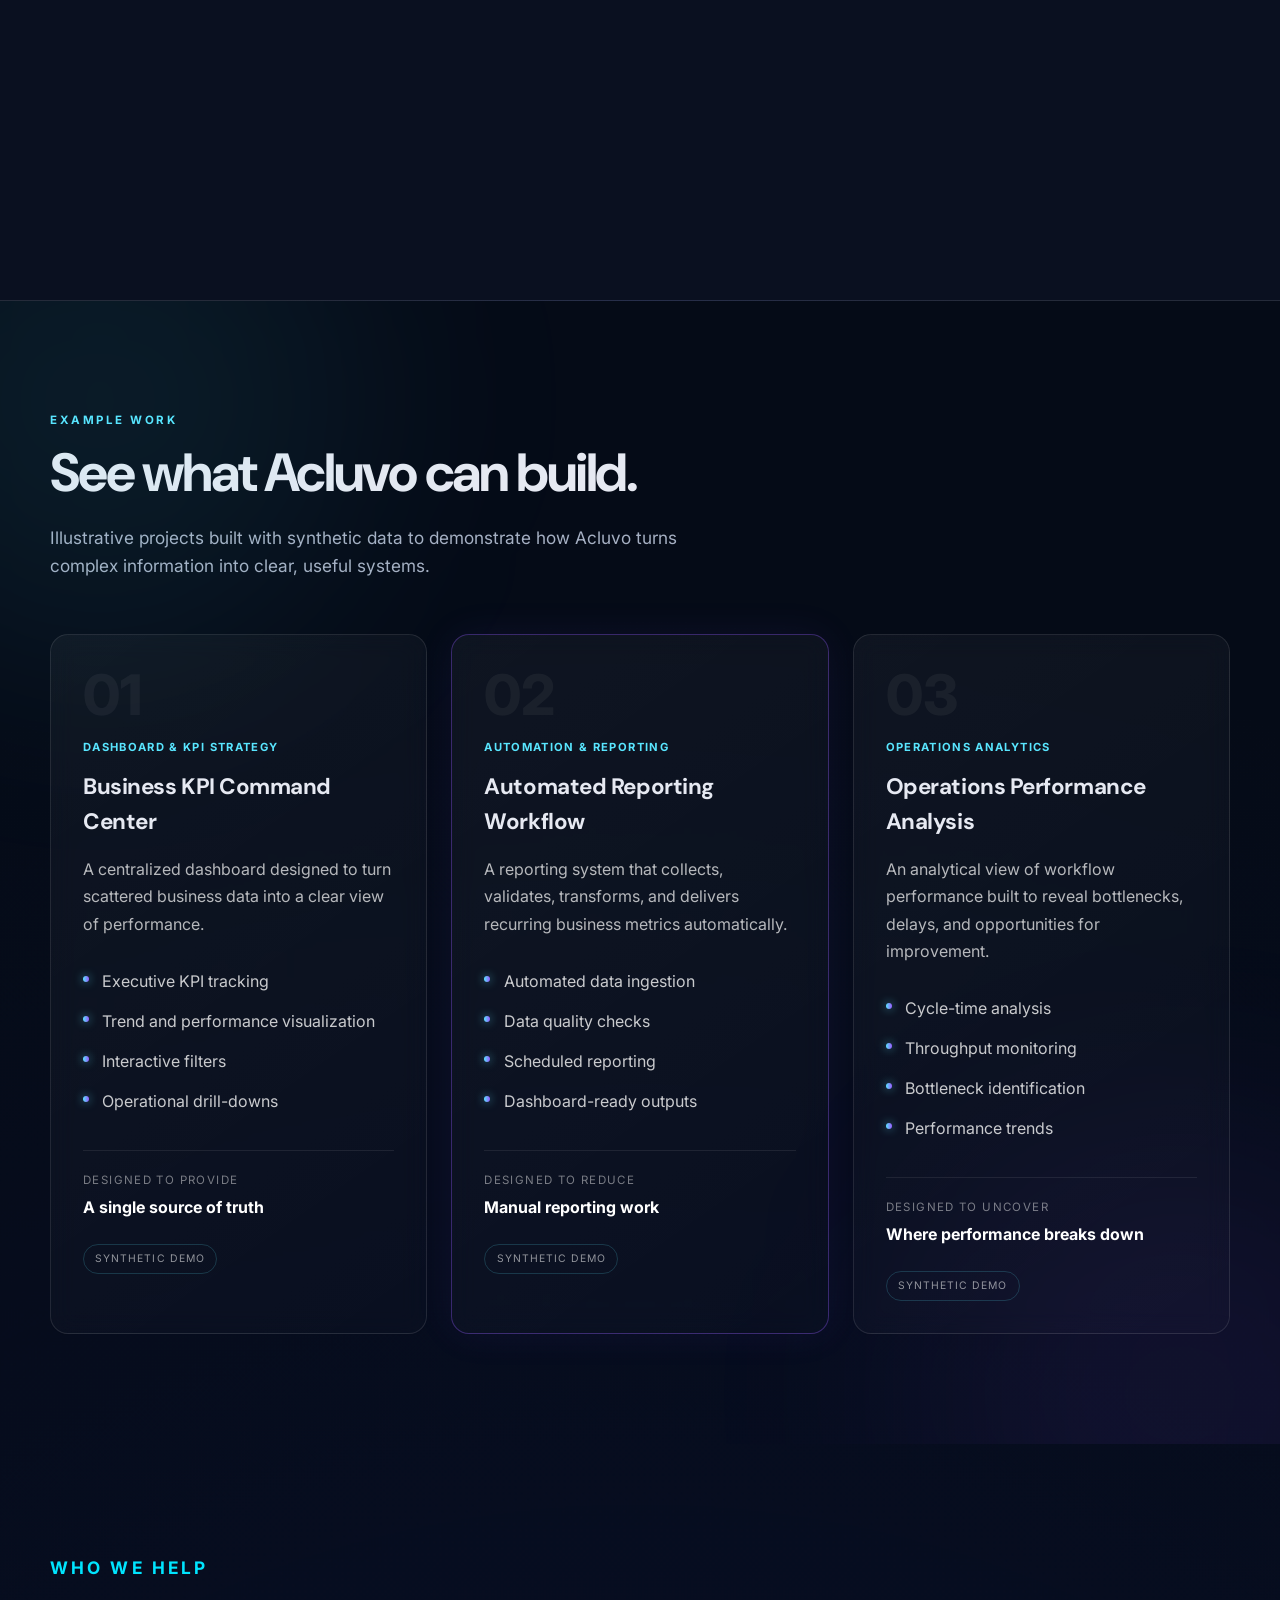
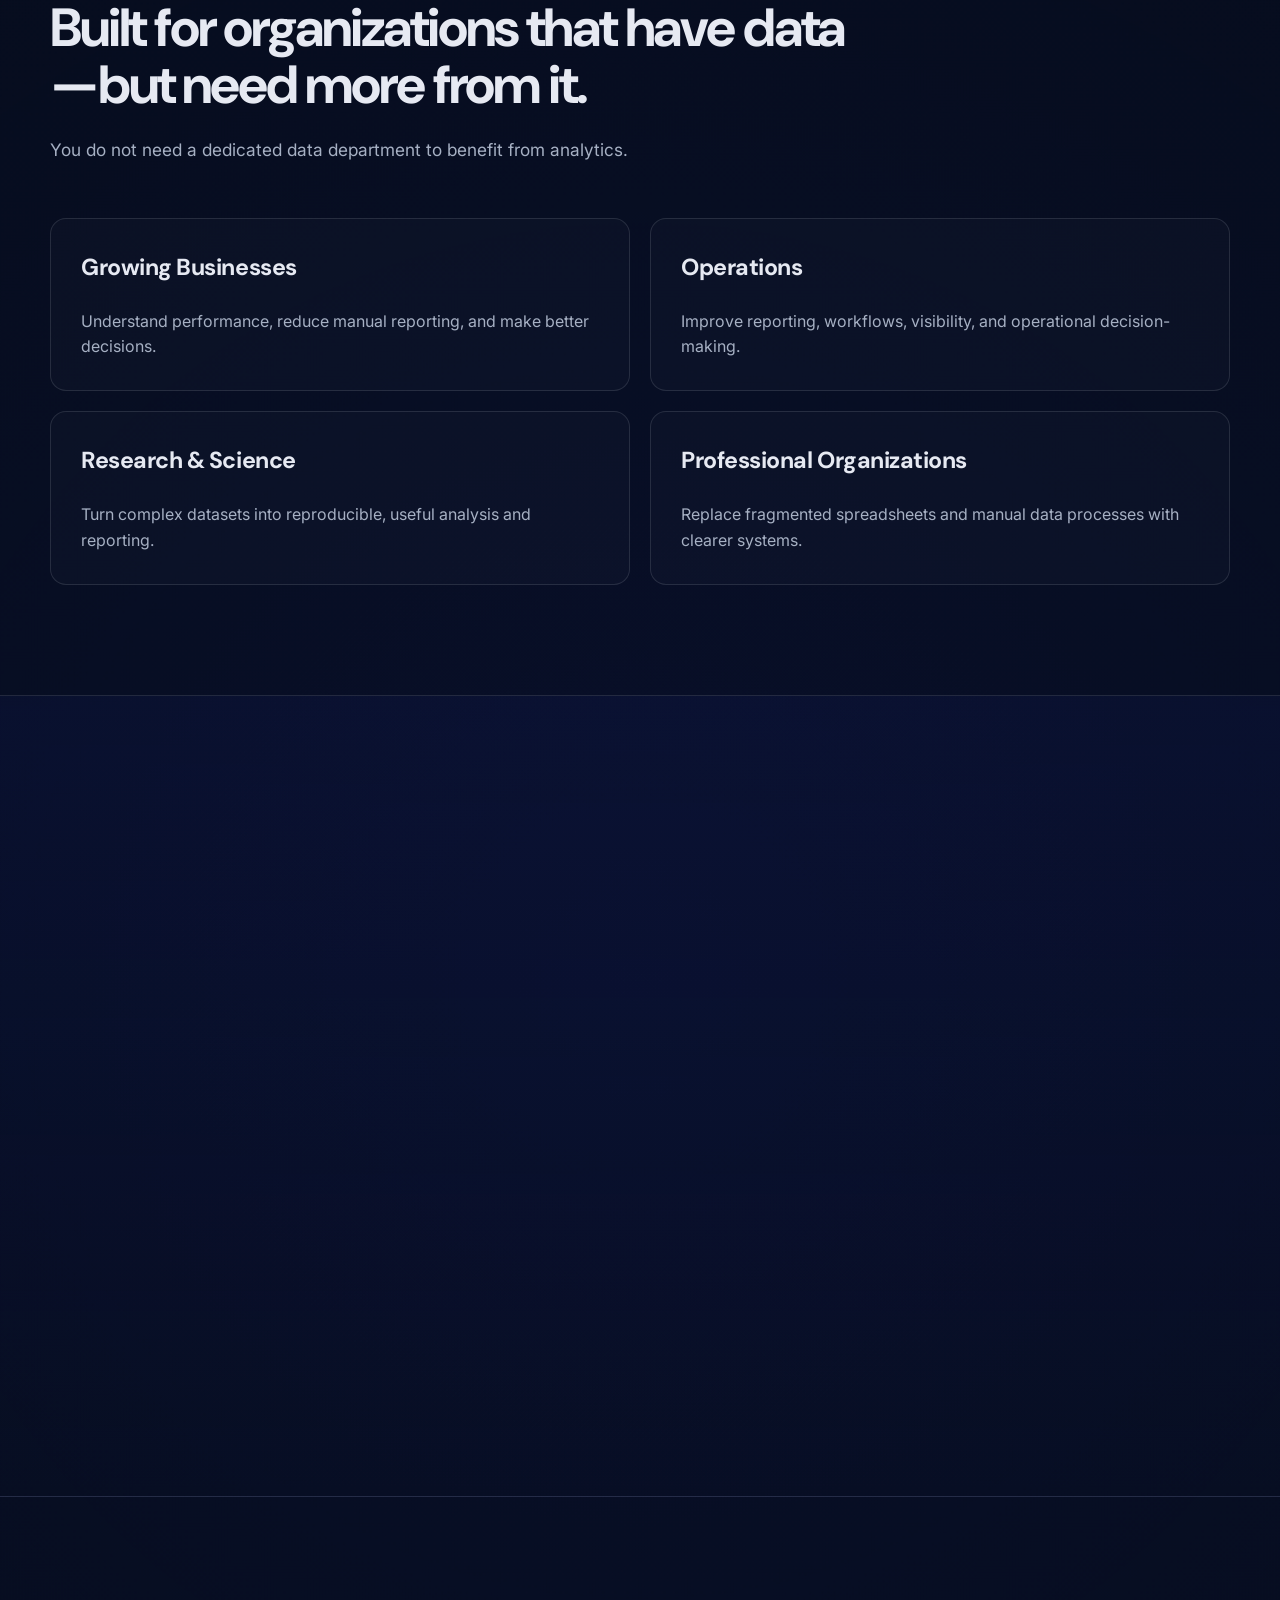
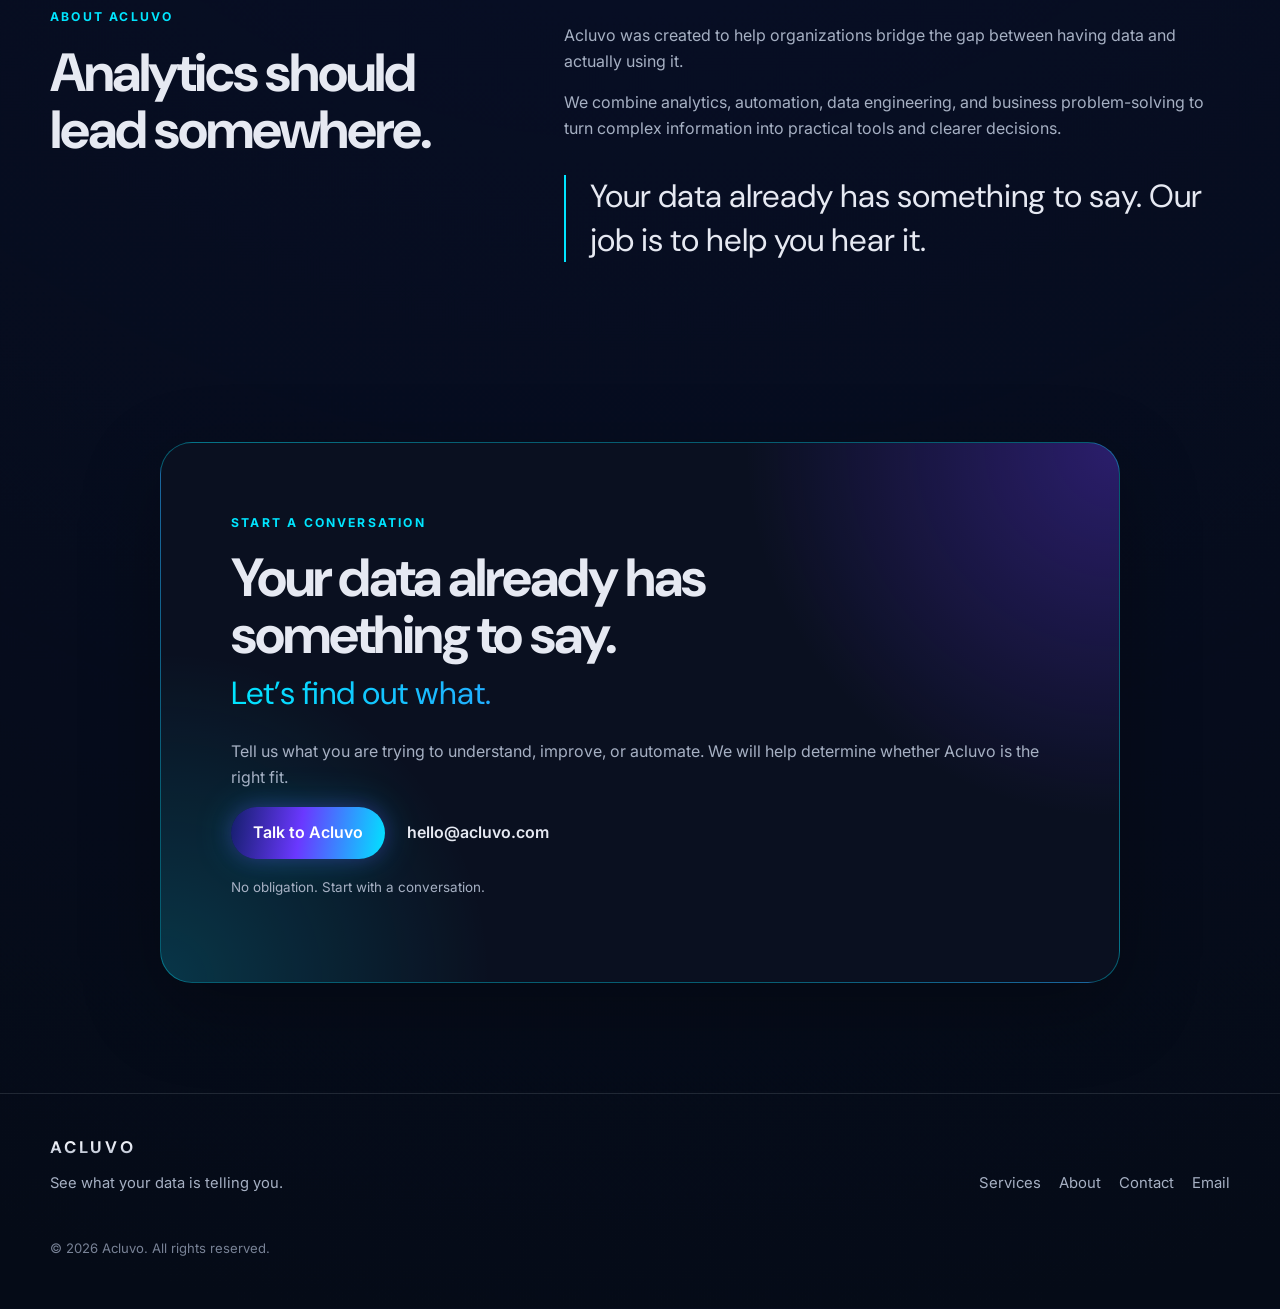
==== commit a16ca468: "update to logic" ====
--- a/index.html
+++ b/index.html
@@ -213,6 +213,72 @@
     </div>
   </section>
 
+  <section id="work" class="section work-section">
+    <div class="container">
+      <div class="section-heading reveal">
+        <p class="eyebrow">EXAMPLE WORK</p>
+        <h2>See what Acluvo can build.</h2>
+        <p>Illustrative projects built with synthetic data to demonstrate how Acluvo turns complex information into clear, useful systems.</p>
+      </div>
+
+      <div class="work-grid">
+        <article class="work-card reveal">
+          <div class="work-number">01</div>
+          <div class="work-tag">Dashboard &amp; KPI Strategy</div>
+          <h3>Business KPI Command Center</h3>
+          <p>A centralized dashboard designed to turn scattered business data into a clear view of performance.</p>
+          <ul class="work-features">
+            <li>Executive KPI tracking</li>
+            <li>Trend and performance visualization</li>
+            <li>Interactive filters</li>
+            <li>Operational drill-downs</li>
+          </ul>
+          <div class="work-result">
+            <span>Designed to provide</span>
+            <strong>A single source of truth</strong>
+          </div>
+          <span class="demo-label">Synthetic Demo</span>
+        </article>
+
+        <article class="work-card featured reveal">
+          <div class="work-number">02</div>
+          <div class="work-tag">Automation &amp; Reporting</div>
+          <h3>Automated Reporting Workflow</h3>
+          <p>A reporting system that collects, validates, transforms, and delivers recurring business metrics automatically.</p>
+          <ul class="work-features">
+            <li>Automated data ingestion</li>
+            <li>Data quality checks</li>
+            <li>Scheduled reporting</li>
+            <li>Dashboard-ready outputs</li>
+          </ul>
+          <div class="work-result">
+            <span>Designed to reduce</span>
+            <strong>Manual reporting work</strong>
+          </div>
+          <span class="demo-label">Synthetic Demo</span>
+        </article>
+
+        <article class="work-card reveal">
+          <div class="work-number">03</div>
+          <div class="work-tag">Operations Analytics</div>
+          <h3>Operations Performance Analysis</h3>
+          <p>An analytical view of workflow performance built to reveal bottlenecks, delays, and opportunities for improvement.</p>
+          <ul class="work-features">
+            <li>Cycle-time analysis</li>
+            <li>Throughput monitoring</li>
+            <li>Bottleneck identification</li>
+            <li>Performance trends</li>
+          </ul>
+          <div class="work-result">
+            <span>Designed to uncover</span>
+            <strong>Where performance breaks down</strong>
+          </div>
+          <span class="demo-label">Synthetic Demo</span>
+        </article>
+      </div>
+    </div>
+  </section>
+
   <section class="section">
     <div class="container">
       <div class="section-heading reveal">
--- a/styles.css
+++ b/styles.css
@@ -364,6 +364,161 @@
   border-top: 1px solid var(--line);
   border-bottom: 1px solid var(--line);
   background: linear-gradient(180deg, rgba(20,30,107,.16), rgba(5,11,23,0));
+}
+
+#work {
+  position: relative;
+  overflow: hidden;
+}
+
+#work::before {
+  content: "";
+  position: absolute;
+  width: 500px;
+  height: 500px;
+  border-radius: 50%;
+  background: rgba(74, 227, 255, 0.08);
+  filter: blur(120px);
+  top: -150px;
+  left: -150px;
+  pointer-events: none;
+}
+
+#work::after {
+  content: "";
+  position: absolute;
+  width: 500px;
+  height: 500px;
+  border-radius: 50%;
+  background: rgba(153, 82, 255, 0.08);
+  filter: blur(120px);
+  bottom: -200px;
+  right: -150px;
+  pointer-events: none;
+}
+
+#work .eyebrow {
+  display: block;
+  margin-bottom: 1rem;
+  font-size: 0.72rem;
+  letter-spacing: 0.22em;
+  font-weight: 700;
+  color: #59e6ff;
+}
+
+.work-grid {
+  position: relative;
+  z-index: 2;
+  display: grid;
+  grid-template-columns: repeat(3, minmax(0, 1fr));
+  gap: 1.5rem;
+  margin-top: 3rem;
+}
+
+.work-card {
+  position: relative;
+  padding: 2rem;
+  border: 1px solid rgba(255,255,255,0.10);
+  border-radius: 18px;
+  background: linear-gradient(145deg, rgba(255,255,255,0.045), rgba(255,255,255,0.015));
+  backdrop-filter: blur(12px);
+  text-align: left;
+  transition: transform 0.3s ease, border-color 0.3s ease, box-shadow 0.3s ease;
+}
+
+.work-card:hover {
+  transform: translateY(-8px);
+  border-color: rgba(89, 230, 255, 0.35);
+  box-shadow: 0 20px 50px rgba(0,0,0,0.25), 0 0 35px rgba(89,230,255,0.08);
+}
+
+.work-card.featured {
+  border-color: rgba(145, 86, 255, 0.35);
+  box-shadow: 0 0 40px rgba(145,86,255,0.07);
+}
+
+.work-number {
+  font-size: 3.5rem;
+  font-weight: 800;
+  line-height: 1;
+  color: rgba(255,255,255,0.05);
+  margin-bottom: 1rem;
+}
+
+.work-tag {
+  color: #59e6ff;
+  font-size: 0.7rem;
+  font-weight: 700;
+  letter-spacing: 0.12em;
+  text-transform: uppercase;
+  margin-bottom: 0.75rem;
+}
+
+.work-card h3 {
+  margin-bottom: 1rem;
+  font-size: 1.4rem;
+}
+
+.work-card p {
+  color: rgba(255,255,255,0.70);
+  line-height: 1.7;
+}
+
+.work-features {
+  margin: 1.5rem 0;
+  padding: 0;
+  list-style: none;
+}
+
+.work-features li {
+  position: relative;
+  padding: 0.45rem 0 0.45rem 1.2rem;
+  color: rgba(255,255,255,0.78);
+}
+
+.work-features li::before {
+  content: "";
+  position: absolute;
+  left: 0;
+  top: 0.9rem;
+  width: 6px;
+  height: 6px;
+  border-radius: 50%;
+  background: linear-gradient(90deg, #59e6ff, #985cff);
+  box-shadow: 0 0 10px rgba(89,230,255,0.65);
+}
+
+.work-result {
+  margin-top: 1.75rem;
+  padding-top: 1.25rem;
+  border-top: 1px solid rgba(255,255,255,0.08);
+}
+
+.work-result span {
+  display: block;
+  font-size: 0.72rem;
+  color: rgba(255,255,255,0.45);
+  text-transform: uppercase;
+  letter-spacing: 0.12em;
+}
+
+.work-result strong {
+  display: block;
+  margin-top: 0.35rem;
+  font-size: 1rem;
+  color: #ffffff;
+}
+
+.demo-label {
+  display: inline-block;
+  margin-top: 1.5rem;
+  padding: 0.35rem 0.7rem;
+  border: 1px solid rgba(89,230,255,0.18);
+  border-radius: 20px;
+  color: rgba(255,255,255,0.55);
+  font-size: 0.65rem;
+  text-transform: uppercase;
+  letter-spacing: 0.1em;
 }
 
 .about-grid { display: grid; grid-template-columns: 0.8fr 1.2fr; gap: 70px; }
@@ -443,6 +598,7 @@
   .hero-visual { min-height: 360px; }
   .service-grid { grid-template-columns: 1fr; }
   .process-grid { grid-template-columns: repeat(2, 1fr); }
+  .work-grid { grid-template-columns: 1fr; }
 }
 
 @media (max-width: 680px) {
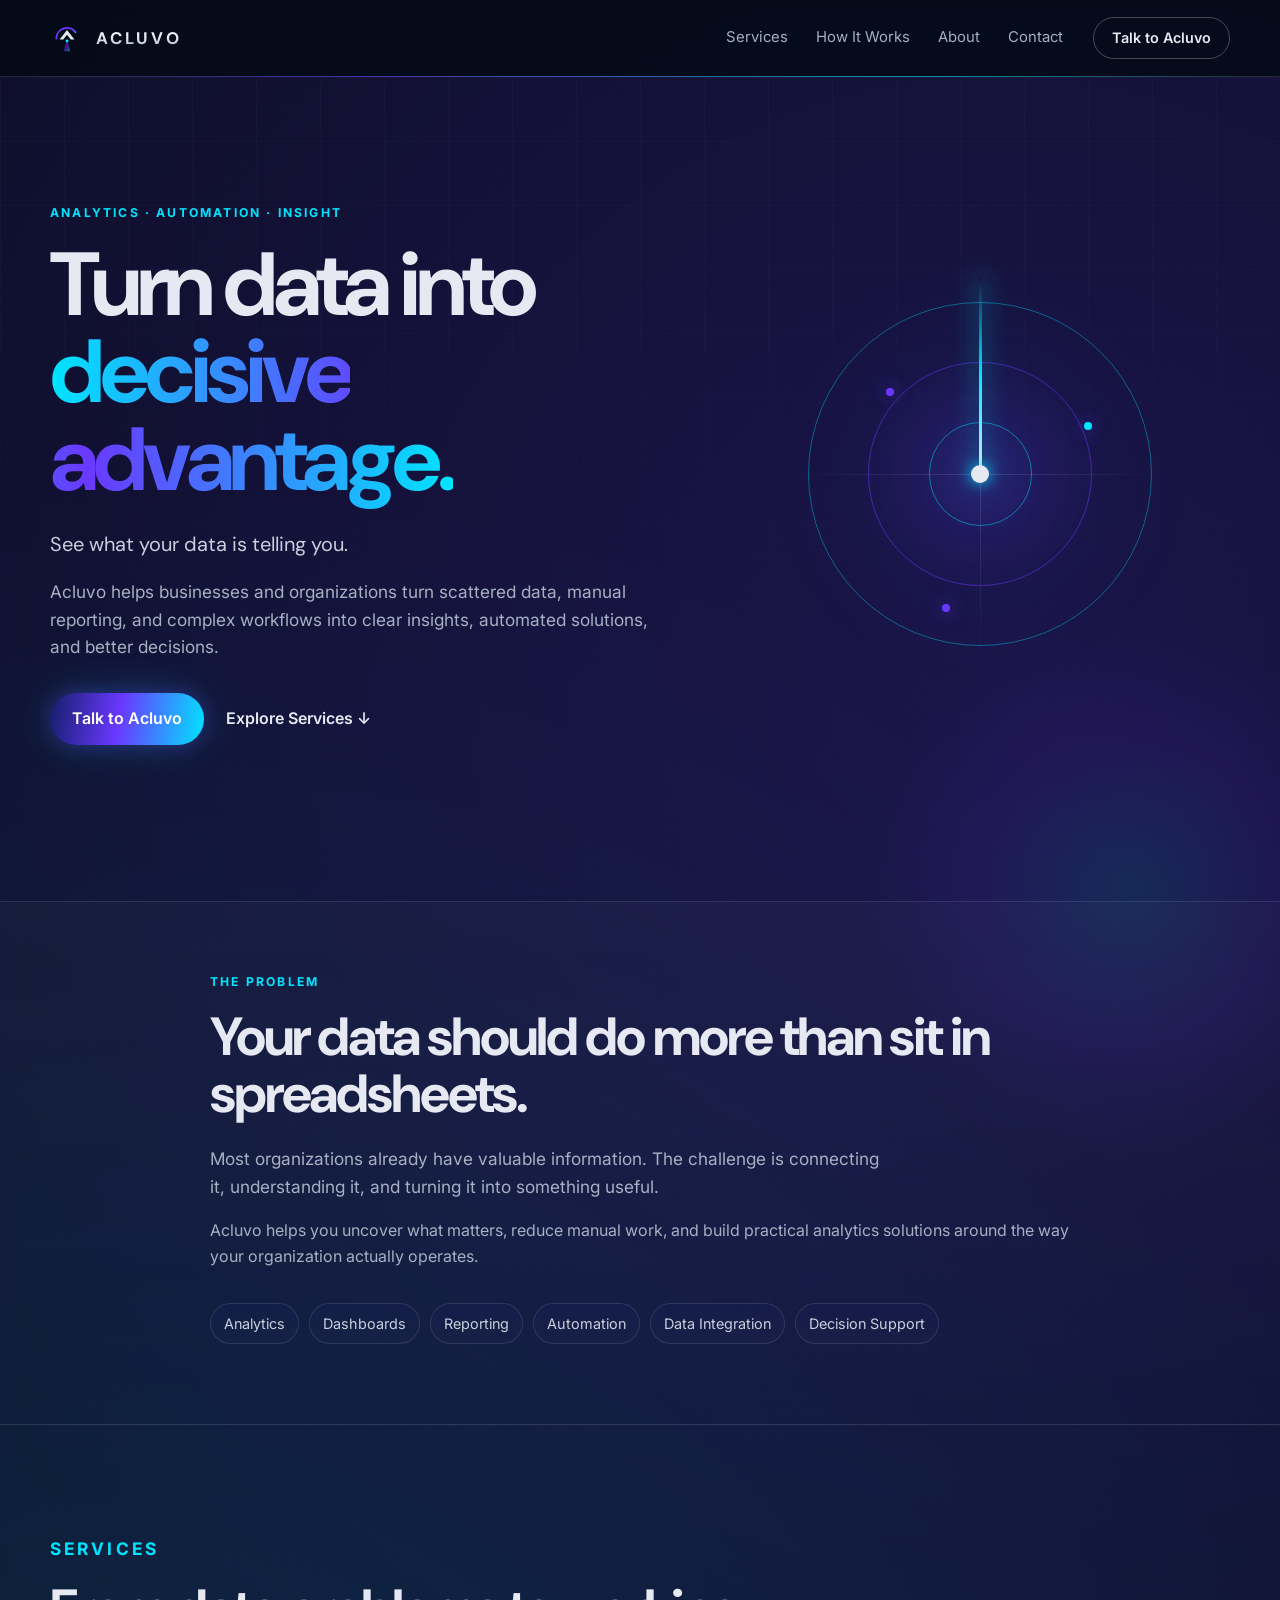
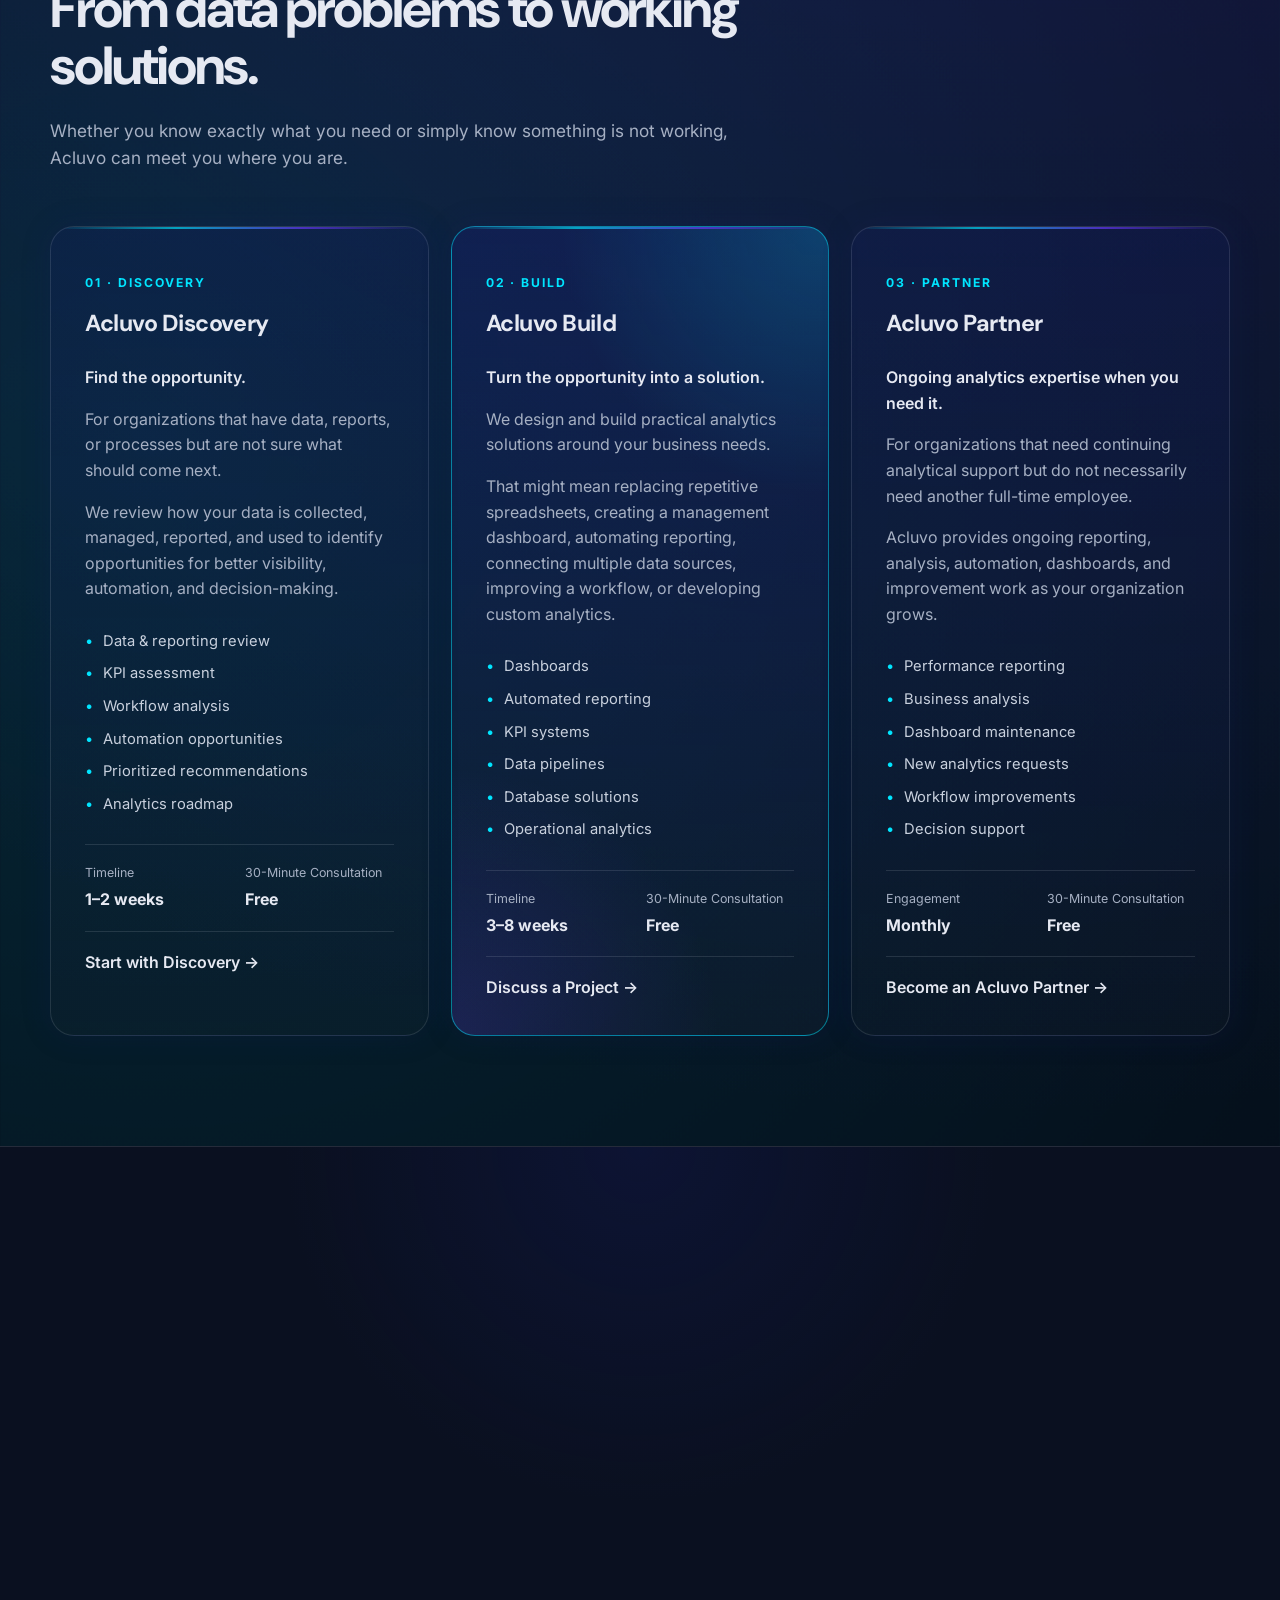
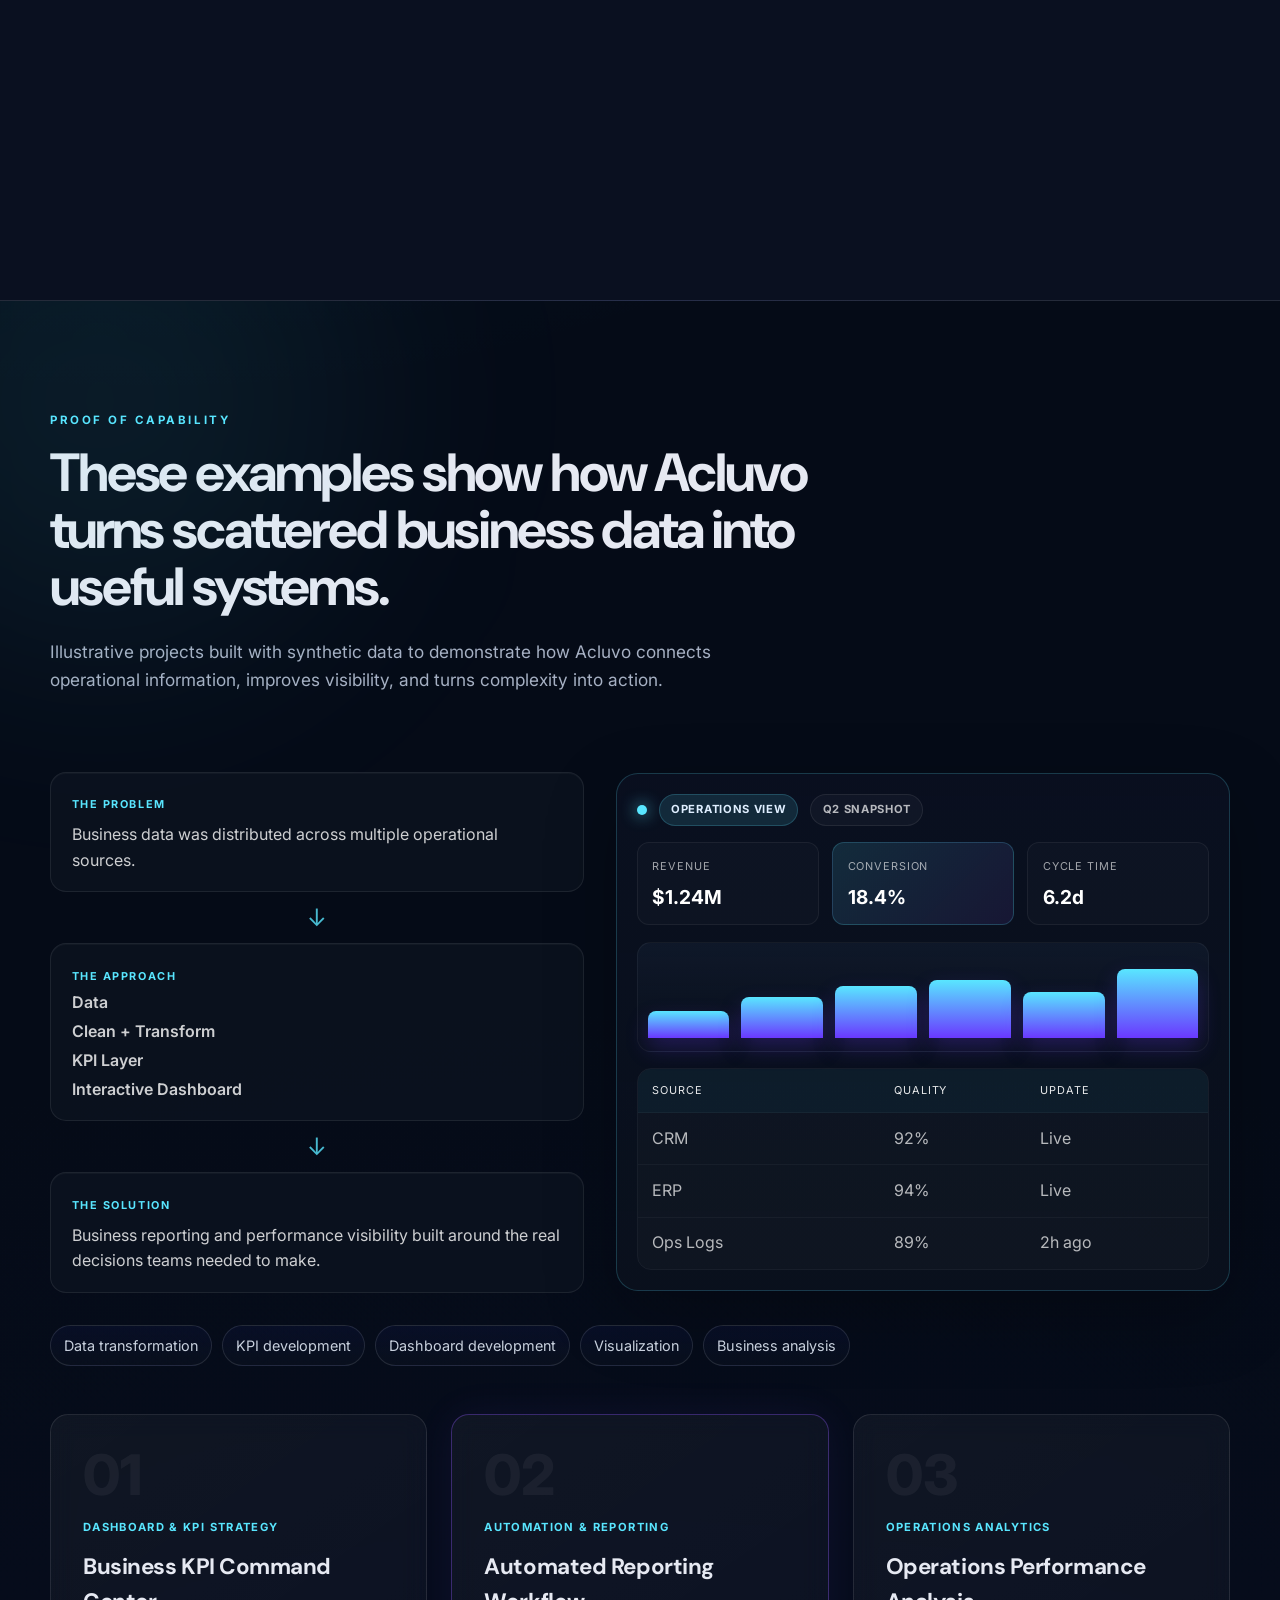
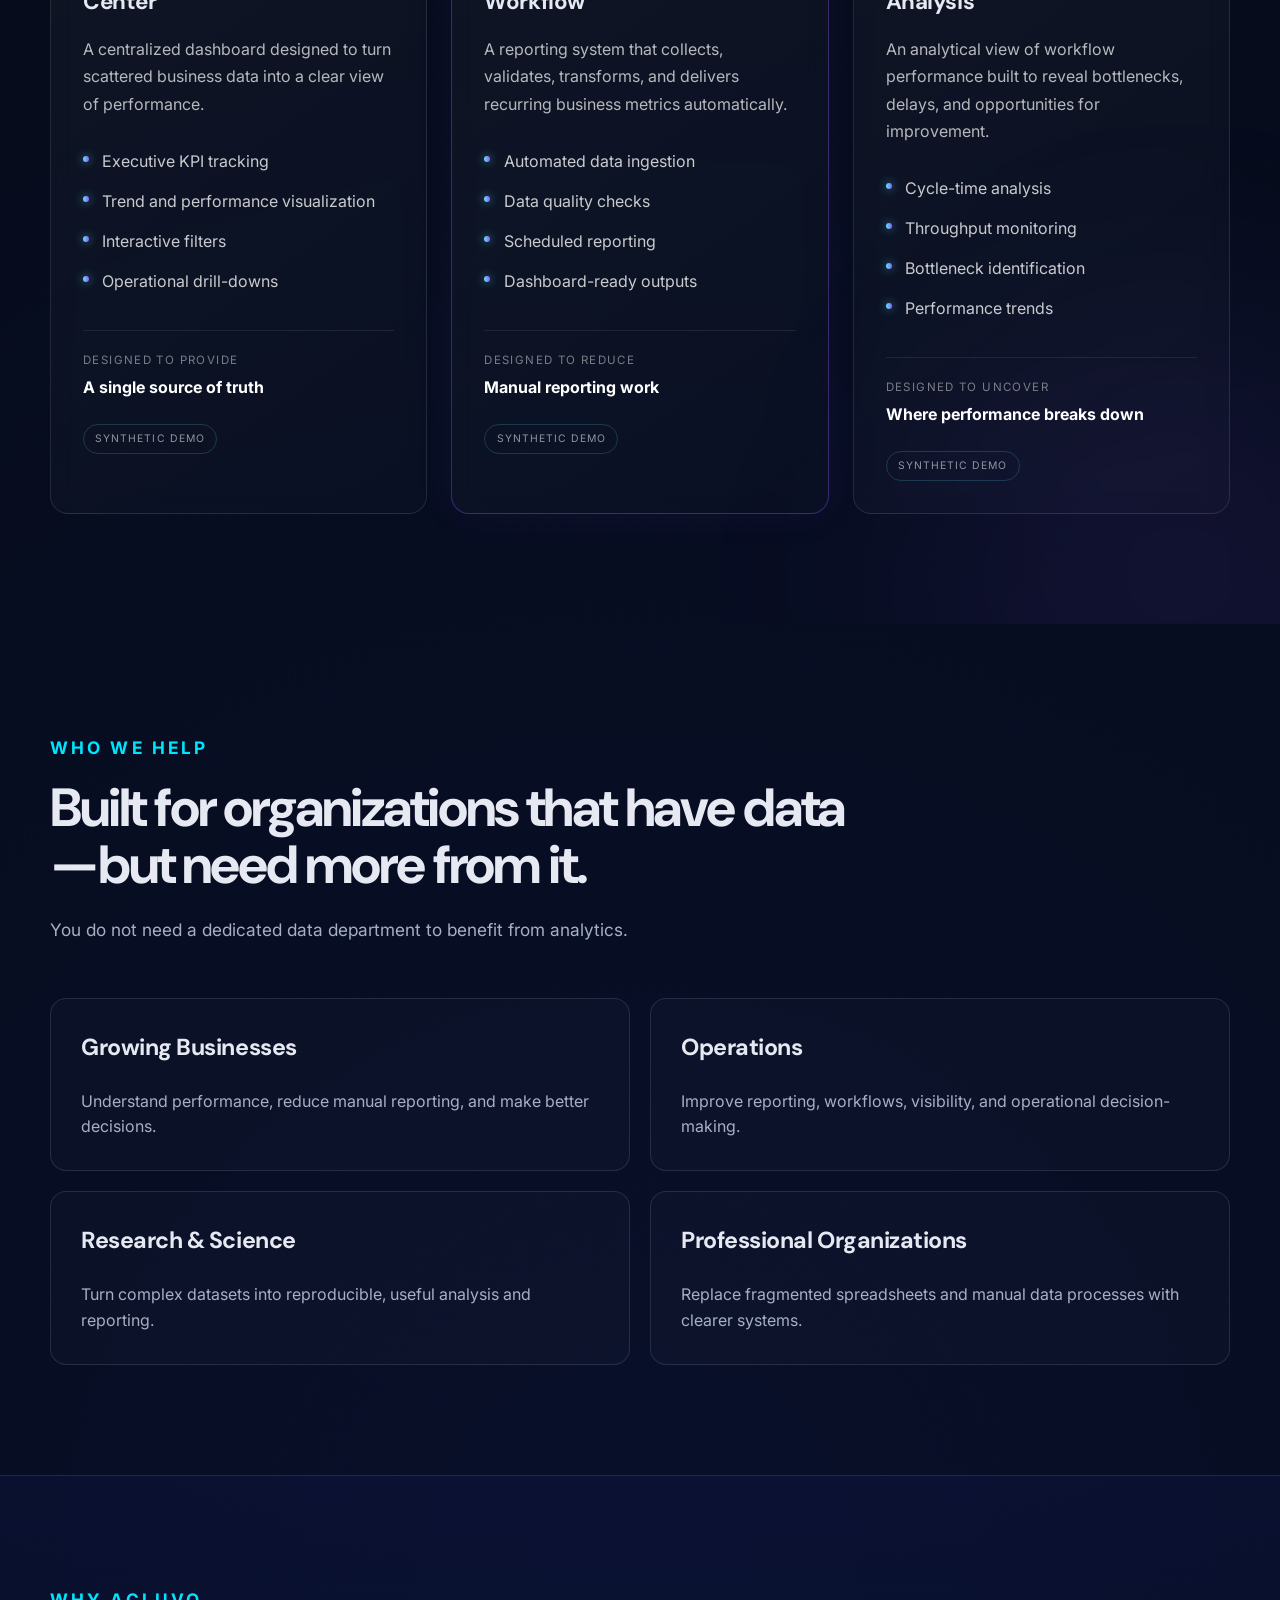
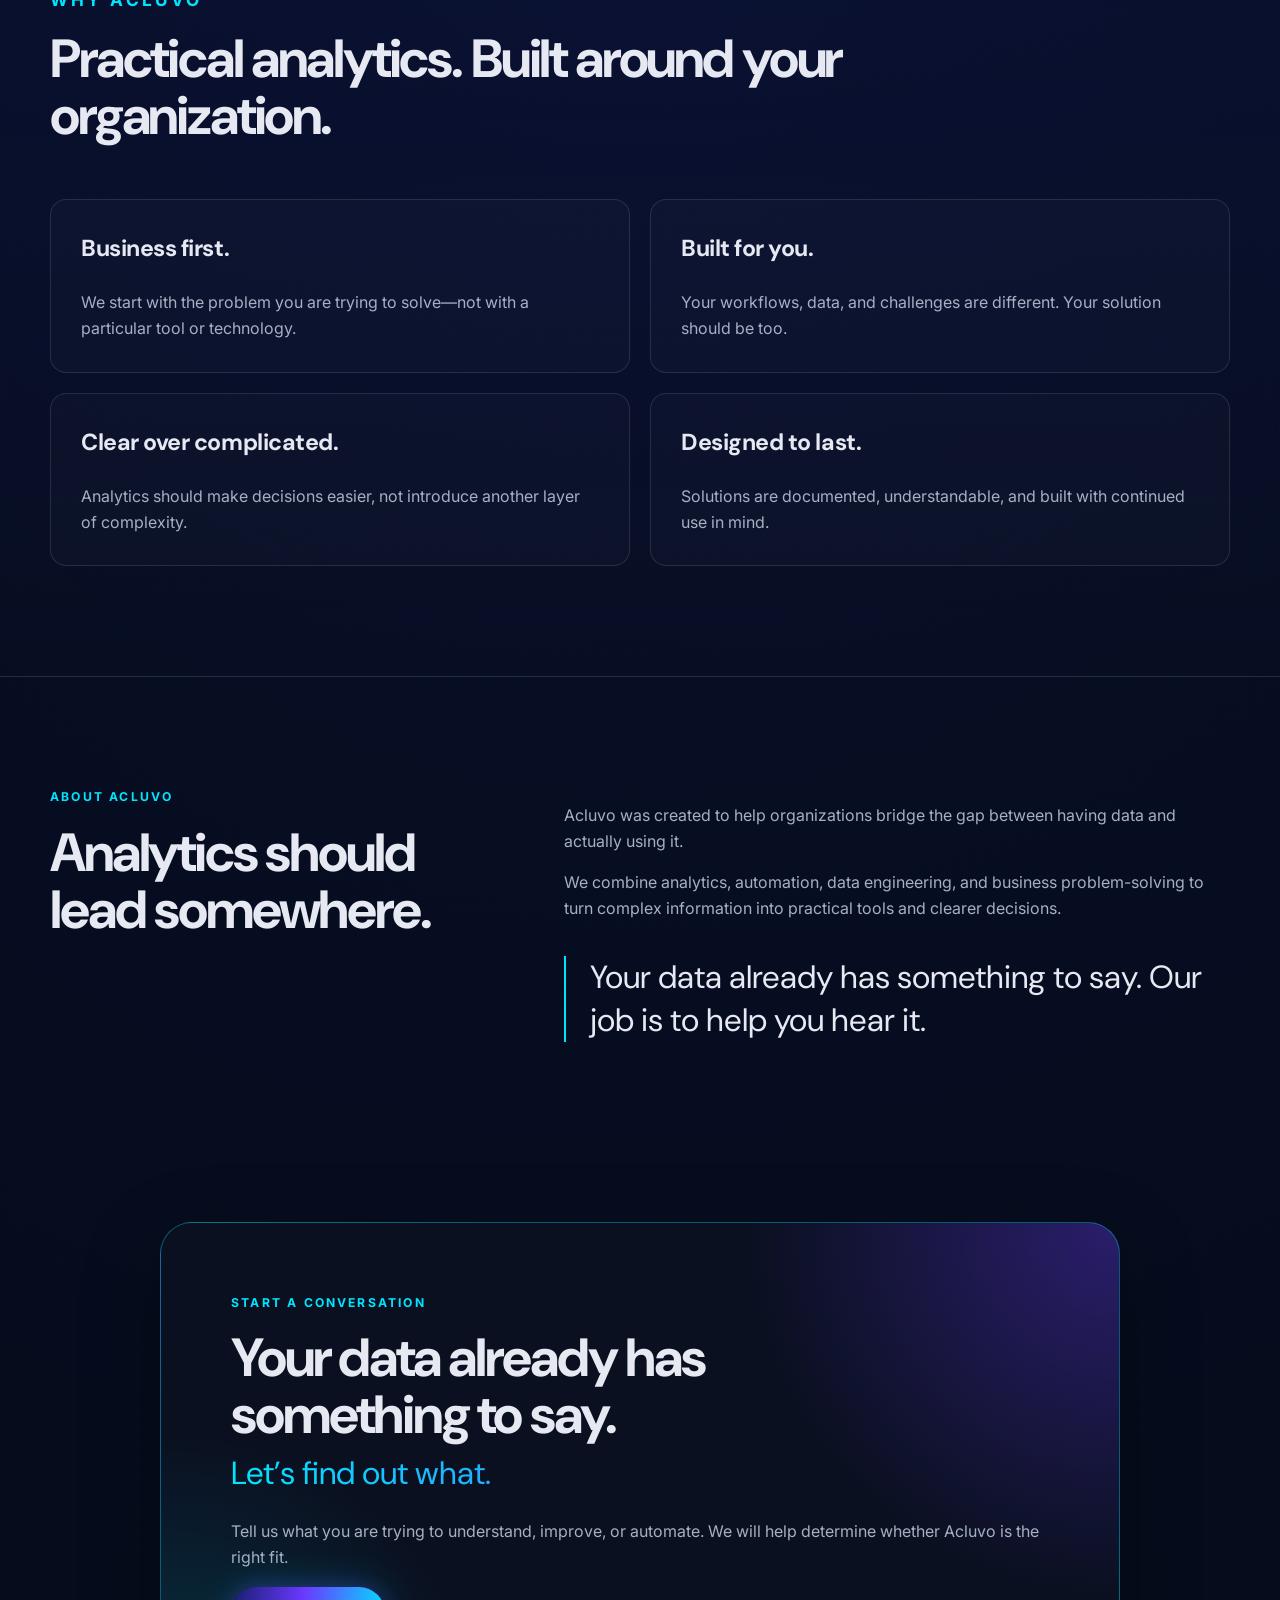
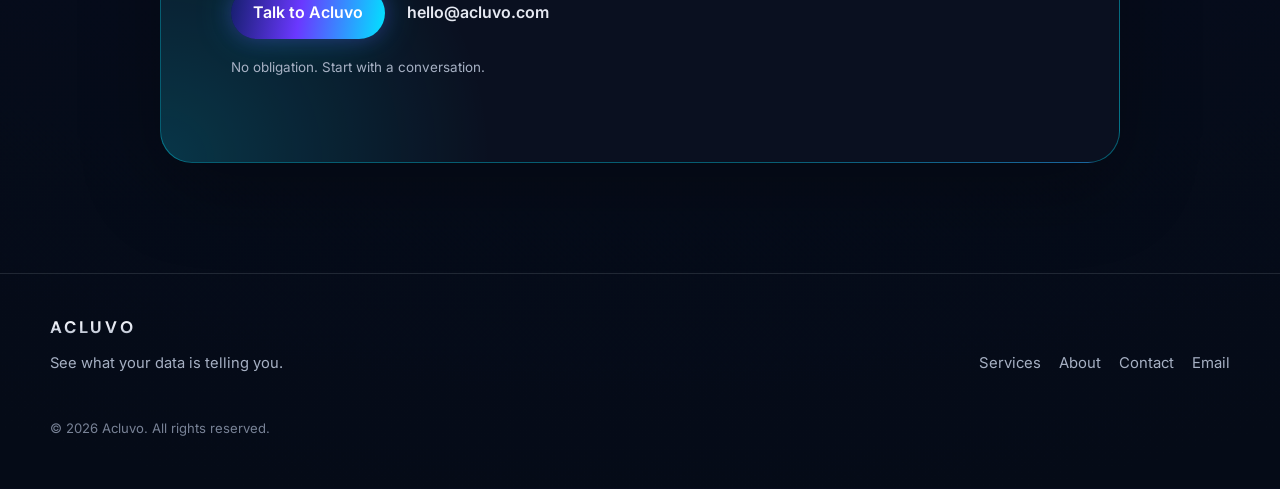
==== commit db0f56a0: "update to examples" ====
--- a/index.html
+++ b/index.html
@@ -216,9 +216,98 @@
   <section id="work" class="section work-section">
     <div class="container">
       <div class="section-heading reveal">
-        <p class="eyebrow">EXAMPLE WORK</p>
-        <h2>See what Acluvo can build.</h2>
-        <p>Illustrative projects built with synthetic data to demonstrate how Acluvo turns complex information into clear, useful systems.</p>
+        <p class="eyebrow">PROOF OF CAPABILITY</p>
+        <h2>These examples show how Acluvo turns scattered business data into useful systems.</h2>
+        <p>Illustrative projects built with synthetic data to demonstrate how Acluvo connects operational information, improves visibility, and turns complexity into action.</p>
+      </div>
+
+      <div class="proof-story reveal">
+        <div class="story-copy">
+          <div class="story-block">
+            <span class="mini-label">THE PROBLEM</span>
+            <p>Business data was distributed across multiple operational sources.</p>
+          </div>
+
+          <div class="story-arrow">↓</div>
+
+          <div class="story-block flow">
+            <span class="mini-label">THE APPROACH</span>
+            <p>Data</p>
+            <p>Clean + Transform</p>
+            <p>KPI Layer</p>
+            <p>Interactive Dashboard</p>
+          </div>
+
+          <div class="story-arrow">↓</div>
+
+          <div class="story-block">
+            <span class="mini-label">THE SOLUTION</span>
+            <p>Business reporting and performance visibility built around the real decisions teams needed to make.</p>
+          </div>
+        </div>
+
+        <div class="dashboard-preview" aria-label="Dashboard mockup">
+          <div class="dashboard-header">
+            <div class="header-signal"></div>
+            <div class="header-pill">Operations View</div>
+            <div class="header-pill muted">Q2 Snapshot</div>
+          </div>
+
+          <div class="dashboard-metrics">
+            <div class="metric-box">
+              <span>Revenue</span>
+              <strong>$1.24M</strong>
+            </div>
+            <div class="metric-box accent">
+              <span>Conversion</span>
+              <strong>18.4%</strong>
+            </div>
+            <div class="metric-box">
+              <span>Cycle Time</span>
+              <strong>6.2d</strong>
+            </div>
+          </div>
+
+          <div class="dashboard-chart">
+            <span class="chart-bar bar-1"></span>
+            <span class="chart-bar bar-2"></span>
+            <span class="chart-bar bar-3"></span>
+            <span class="chart-bar bar-4"></span>
+            <span class="chart-bar bar-5"></span>
+            <span class="chart-bar bar-6"></span>
+          </div>
+
+          <div class="dashboard-table">
+            <div class="table-row head">
+              <span>Source</span>
+              <span>Quality</span>
+              <span>Update</span>
+            </div>
+            <div class="table-row">
+              <span>CRM</span>
+              <span>92%</span>
+              <span>Live</span>
+            </div>
+            <div class="table-row">
+              <span>ERP</span>
+              <span>94%</span>
+              <span>Live</span>
+            </div>
+            <div class="table-row">
+              <span>Ops Logs</span>
+              <span>89%</span>
+              <span>2h ago</span>
+            </div>
+          </div>
+        </div>
+      </div>
+
+      <div class="capability-list reveal">
+        <span>Data transformation</span>
+        <span>KPI development</span>
+        <span>Dashboard development</span>
+        <span>Visualization</span>
+        <span>Business analysis</span>
       </div>
 
       <div class="work-grid">
--- a/styles.css
+++ b/styles.css
@@ -404,6 +404,202 @@
   letter-spacing: 0.22em;
   font-weight: 700;
   color: #59e6ff;
+}
+
+.proof-story {
+  position: relative;
+  z-index: 2;
+  display: grid;
+  grid-template-columns: 1fr 1.15fr;
+  gap: 2rem;
+  align-items: center;
+  margin-top: 2.5rem;
+  padding: 1.5rem 0 0;
+}
+
+.story-copy {
+  display: grid;
+  gap: 0.85rem;
+}
+
+.story-block {
+  padding: 1.1rem 1.3rem;
+  border: 1px solid rgba(255,255,255,0.08);
+  border-radius: 16px;
+  background: rgba(13, 20, 34, 0.7);
+  box-shadow: inset 0 1px 0 rgba(255,255,255,0.03);
+}
+
+.story-block p {
+  margin: 0.4rem 0 0;
+  color: rgba(255,255,255,0.8);
+  line-height: 1.6;
+}
+
+.story-block.flow p {
+  margin-top: 0.2rem;
+  font-weight: 600;
+}
+
+.mini-label {
+  display: inline-block;
+  color: #59e6ff;
+  font-size: 0.68rem;
+  letter-spacing: 0.14em;
+  text-transform: uppercase;
+  font-weight: 700;
+}
+
+.story-arrow {
+  text-align: center;
+  color: rgba(89,230,255,0.8);
+  font-size: 1.5rem;
+  line-height: 1;
+}
+
+.dashboard-preview {
+  border: 1px solid rgba(89, 230, 255, 0.2);
+  border-radius: 22px;
+  background: linear-gradient(180deg, rgba(10,16,32,0.92), rgba(11,18,30,0.78));
+  box-shadow: 0 24px 70px rgba(0,0,0,0.25);
+  padding: 1.25rem;
+}
+
+.dashboard-header {
+  display: flex;
+  align-items: center;
+  gap: 0.75rem;
+  margin-bottom: 1rem;
+}
+
+.header-signal {
+  width: 10px;
+  height: 10px;
+  border-radius: 50%;
+  background: #59e6ff;
+  box-shadow: 0 0 16px rgba(89, 230, 255, 0.9);
+}
+
+.header-pill {
+  padding: 0.38rem 0.7rem;
+  border-radius: 999px;
+  background: rgba(89,230,255,0.12);
+  border: 1px solid rgba(89,230,255,0.2);
+  color: #dfeeff;
+  font-size: 0.7rem;
+  font-weight: 700;
+  letter-spacing: 0.06em;
+  text-transform: uppercase;
+}
+
+.header-pill.muted {
+  background: rgba(255,255,255,0.03);
+  border-color: rgba(255,255,255,0.08);
+  color: rgba(255,255,255,0.7);
+}
+
+.dashboard-metrics {
+  display: grid;
+  grid-template-columns: repeat(3, minmax(0, 1fr));
+  gap: 0.85rem;
+  margin-bottom: 1.1rem;
+}
+
+.metric-box {
+  padding: 0.9rem 0.9rem 0.7rem;
+  border-radius: 12px;
+  background: rgba(255,255,255,0.02);
+  border: 1px solid rgba(255,255,255,0.06);
+}
+
+.metric-box span {
+  display: block;
+  color: rgba(255,255,255,0.62);
+  font-size: 0.68rem;
+  letter-spacing: 0.08em;
+  text-transform: uppercase;
+}
+
+.metric-box strong {
+  display: block;
+  margin-top: 0.4rem;
+  font-size: 1.2rem;
+  color: #fff;
+}
+
+.metric-box.accent {
+  background: linear-gradient(135deg, rgba(89,230,255,0.13), rgba(145,86,255,0.1));
+  border-color: rgba(89,230,255,0.2);
+}
+
+.dashboard-chart {
+  display: flex;
+  align-items: end;
+  gap: 0.75rem;
+  height: 110px;
+  padding: 1rem 0.6rem 0.8rem;
+  border-radius: 14px;
+  background: linear-gradient(180deg, rgba(18,28,46,0.7), rgba(10,16,26,0.45));
+  border: 1px solid rgba(255,255,255,0.05);
+}
+
+.chart-bar {
+  flex: 1;
+  border-radius: 8px 8px 0 0;
+  background: linear-gradient(180deg, #59e6ff, #6a38ff);
+  box-shadow: 0 10px 22px rgba(106,56,255,0.25);
+}
+
+.bar-1 { height: 35%; }
+.bar-2 { height: 52%; }
+.bar-3 { height: 66%; }
+.bar-4 { height: 74%; }
+.bar-5 { height: 58%; }
+.bar-6 { height: 88%; }
+
+.dashboard-table {
+  margin-top: 1rem;
+  border-radius: 14px;
+  border: 1px solid rgba(255,255,255,0.06);
+  overflow: hidden;
+}
+
+.table-row {
+  display: grid;
+  grid-template-columns: 1.2fr 0.7fr 0.8fr;
+  gap: 0.75rem;
+  padding: 0.8rem 0.9rem;
+  color: rgba(255,255,255,0.7);
+  border-bottom: 1px solid rgba(255,255,255,0.04);
+  background: rgba(255,255,255,0.02);
+}
+
+.table-row:last-child { border-bottom: none; }
+
+.table-row.head {
+  color: rgba(255,255,255,0.9);
+  background: rgba(89,230,255,0.06);
+  text-transform: uppercase;
+  letter-spacing: 0.08em;
+  font-size: 0.68rem;
+}
+
+.capability-list {
+  position: relative;
+  z-index: 2;
+  display: flex;
+  flex-wrap: wrap;
+  gap: 10px;
+  margin-top: 2rem;
+}
+
+.capability-list span {
+  border: 1px solid var(--line);
+  background: linear-gradient(180deg, rgba(20,30,107,.16), rgba(255,255,255,.015));
+  color: #C8D0DD;
+  border-radius: 999px;
+  padding: 8px 13px;
+  font-size: 0.9rem;
 }
 
 .work-grid {
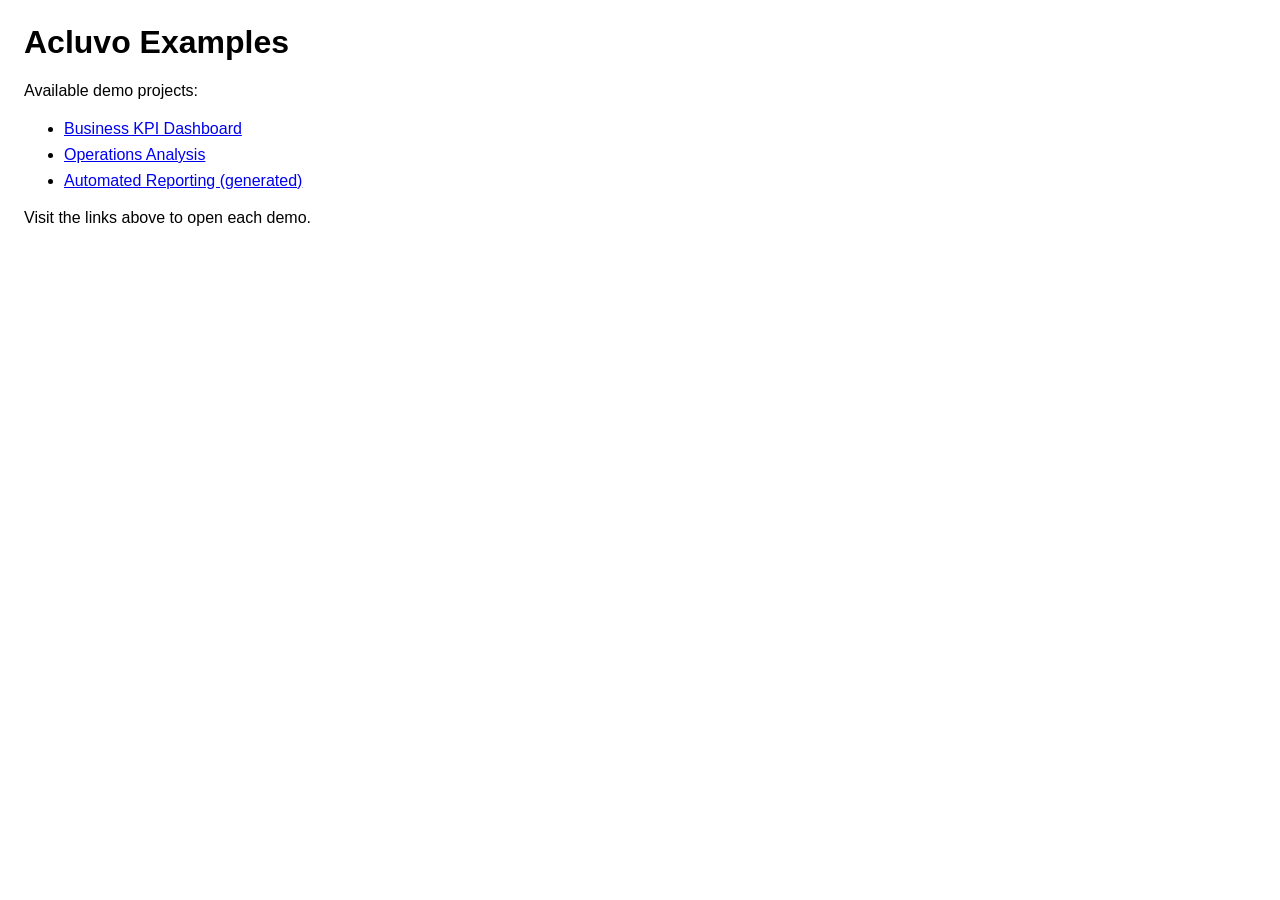
==== commit 6ed536cb: "deploy: fe9613c2e32779613bfa06de3c47c0686cba70bd" ====
--- a/index.html
+++ b/index.html
@@ -1,465 +1,19 @@
-<!DOCTYPE html>
-<html lang="en">
+<!doctype html>
+<html>
 <head>
-  <meta charset="UTF-8">
-  <meta name="viewport" content="width=device-width, initial-scale=1.0">
-  <meta name="description" content="Acluvo helps businesses and organizations turn scattered data, manual reporting, and complex workflows into clear insights, automated solutions, and better decisions.">
-  <title>Acluvo — See what your data is telling you.</title>
-  <link rel="preconnect" href="https://fonts.googleapis.com">
-  <link rel="preconnect" href="https://fonts.gstatic.com" crossorigin>
-  <link href="https://fonts.googleapis.com/css2?family=DM+Sans:wght@500;600;700&family=Inter:wght@400;500;600&display=swap" rel="stylesheet">
-  <link rel="stylesheet" href="styles.css">
+  <meta charset="utf-8">
+  <meta name="viewport" content="width=device-width,initial-scale=1">
+  <title>Acluvo Examples</title>
+  <style>body{font-family:Arial;margin:24px}ul{line-height:1.6}</style>
 </head>
 <body>
-<header class="nav-wrap">
-  <nav class="nav container" aria-label="Primary navigation">
-    <a class="brand" href="#top" aria-label="Acluvo home">
-      <span class="brand-mark" aria-hidden="true">
-        <svg viewBox="0 0 64 64">
-          <defs>
-            <linearGradient id="g1" x1="0" y1="0" x2="1" y2="1">
-              <stop offset="0%" stop-color="#6A38FF"/>
-              <stop offset="55%" stop-color="#6A38FF"/><stop offset="100%" stop-color="#00E5FF"/>
-            </linearGradient>
-          </defs>
-          <path d="M12 33a20 20 0 0 1 36-12" fill="none" stroke="url(#g1)" stroke-width="3.5" stroke-linecap="round"/>
-          <path d="M18 35 32 17 46 35H39L32 26 25 35Z" fill="#E6E9F2"/>
-          <circle cx="32" cy="37.5" r="2.8" fill="#00E5FF"/>
-          <path d="M30 40h4l4 17H26Z" fill="url(#g1)" opacity=".5"/>
-        </svg>
-      </span>
-      <span class="brand-word">ACLUVO</span>
-    </a>
-
-    <button class="nav-toggle" type="button" aria-label="Open menu" aria-expanded="false">
-      <span></span><span></span>
-    </button>
-
-    <div class="nav-links">
-      <a href="#services">Services</a>
-      <a href="#process">How It Works</a>
-      <a href="#about">About</a>
-      <a href="#contact">Contact</a>
-    </div>
-
-    <a class="button button-small button-outline nav-cta" href="#contact">Talk to Acluvo</a>
-  </nav>
-</header>
-
-<main id="top">
-  <section class="hero section">
-    <div class="hero-grid container">
-      <div class="hero-copy reveal">
-        <p class="eyebrow">ANALYTICS · AUTOMATION · INSIGHT</p>
-        <h1>Turn data into <span class="gradient-text">decisive advantage.</span></h1>
-        <p class="tagline">See what your data is telling you.</p>
-        <p class="hero-body">
-          Acluvo helps businesses and organizations turn scattered data, manual reporting,
-          and complex workflows into clear insights, automated solutions, and better decisions.
-        </p>
-        <div class="hero-actions">
-          <a class="button button-primary" href="#contact">Talk to Acluvo</a>
-          <a class="text-link" href="#services">Explore Services ↓</a>
-        </div>
-      </div>
-
-      <div class="hero-visual reveal" aria-hidden="true">
-        <div class="radar">
-          <div class="radar-ring ring-1"></div>
-          <div class="radar-ring ring-2"></div>
-          <div class="radar-ring ring-3"></div>
-          <div class="cross cross-x"></div>
-          <div class="cross cross-y"></div>
-          <div class="signal-dot d1"></div>
-          <div class="signal-dot d2"></div>
-          <div class="signal-dot d3"></div>
-          <div class="signal-beam"></div>
-          <div class="signal-core"></div>
-        </div>
-      </div>
-    </div>
-  </section>
-
-  <section class="positioning section section-tight">
-    <div class="container narrow reveal">
-      <p class="eyebrow">THE PROBLEM</p>
-      <h2>Your data should do more than sit in spreadsheets.</h2>
-      <p class="lead">
-        Most organizations already have valuable information. The challenge is connecting it,
-        understanding it, and turning it into something useful.
-      </p>
-      <p>
-        Acluvo helps you uncover what matters, reduce manual work, and build practical analytics
-        solutions around the way your organization actually operates.
-      </p>
-      <div class="capability-row">
-        <span>Analytics</span><span>Dashboards</span><span>Reporting</span>
-        <span>Automation</span><span>Data Integration</span><span>Decision Support</span>
-      </div>
-    </div>
-  </section>
-
-  <section id="services" class="section">
-    <div class="container">
-      <div class="section-heading reveal">
-        <p class="eyebrow">SERVICES</p>
-        <h2>From data problems to working solutions.</h2>
-        <p>Whether you know exactly what you need or simply know something is not working, Acluvo can meet you where you are.</p>
-      </div>
-
-      <div class="service-grid">
-        <article class="service-card reveal">
-          <div class="card-topline"></div>
-          <p class="service-label">01 · DISCOVERY</p>
-          <h3>Acluvo Discovery</h3>
-          <p class="service-subhead">Find the opportunity.</p>
-          <p>For organizations that have data, reports, or processes but are not sure what should come next.</p>
-          <p>We review how your data is collected, managed, reported, and used to identify opportunities for better visibility, automation, and decision-making.</p>
-          <div class="service-list">
-            <span>Data & reporting review</span>
-            <span>KPI assessment</span>
-            <span>Workflow analysis</span>
-            <span>Automation opportunities</span>
-            <span>Prioritized recommendations</span>
-            <span>Analytics roadmap</span>
-          </div>
-          <div class="service-meta">
-            <div><span>Timeline</span><strong>1–2 weeks</strong></div>
-            <div><span>30-Minute Consultation</span><strong>Free</strong></div>
-          </div>
-          <a class="text-link" href="#contact">Start with Discovery →</a>
-        </article>
-
-        <article class="service-card featured reveal">
-          <div class="card-topline"></div>
-          <p class="service-label">02 · BUILD</p>
-          <h3>Acluvo Build</h3>
-          <p class="service-subhead">Turn the opportunity into a solution.</p>
-          <p>We design and build practical analytics solutions around your business needs.</p>
-          <p>That might mean replacing repetitive spreadsheets, creating a management dashboard, automating reporting, connecting multiple data sources, improving a workflow, or developing custom analytics.</p>
-          <div class="service-list">
-            <span>Dashboards</span>
-            <span>Automated reporting</span>
-            <span>KPI systems</span>
-            <span>Data pipelines</span>
-            <span>Database solutions</span>
-            <span>Operational analytics</span>
-          </div>
-          <div class="service-meta">
-            <div><span>Timeline</span><strong>3–8 weeks</strong></div>
-            <div><span>30-Minute Consultation</span><strong>Free</strong></div>
-          </div>
-          <a class="text-link" href="#contact">Discuss a Project →</a>
-        </article>
-
-        <article class="service-card reveal">
-          <div class="card-topline"></div>
-          <p class="service-label">03 · PARTNER</p>
-          <h3>Acluvo Partner</h3>
-          <p class="service-subhead">Ongoing analytics expertise when you need it.</p>
-          <p>For organizations that need continuing analytical support but do not necessarily need another full-time employee.</p>
-          <p>Acluvo provides ongoing reporting, analysis, automation, dashboards, and improvement work as your organization grows.</p>
-          <div class="service-list">
-            <span>Performance reporting</span>
-            <span>Business analysis</span>
-            <span>Dashboard maintenance</span>
-            <span>New analytics requests</span>
-            <span>Workflow improvements</span>
-            <span>Decision support</span>
-          </div>
-          <div class="service-meta">
-            <div><span>Engagement</span><strong>Monthly</strong></div>
-            <div><span>30-Minute Consultation</span><strong>Free</strong></div>
-          </div>
-          <a class="text-link" href="#contact">Become an Acluvo Partner →</a>
-        </article>
-      </div>
-    </div>
-  </section>
-
-  <section id="process" class="section process-section">
-    <div class="container">
-      <div class="section-heading reveal">
-        <p class="eyebrow">HOW ACLUVO WORKS</p>
-        <h2>From complexity to direction.</h2>
-      </div>
-
-      <div class="process-grid">
-        <article class="process-card reveal">
-          <span class="process-number">01</span>
-          <h3>Focus</h3>
-          <p class="process-tagline">Understand the question.</p>
-          <p>We start with your business—not the technology. What are you trying to understand, improve, or accomplish?</p>
-        </article>
-        <article class="process-card reveal">
-          <span class="process-number">02</span>
-          <h3>Discovery</h3>
-          <p class="process-tagline">Understand the data.</p>
-          <p>We examine the information, processes, systems, and reporting you already have.</p>
-        </article>
-        <article class="process-card reveal">
-          <span class="process-number">03</span>
-          <h3>Signal</h3>
-          <p class="process-tagline">Find what matters.</p>
-          <p>We separate useful information from noise and identify the patterns, metrics, and opportunities worth acting on.</p>
-        </article>
-        <article class="process-card reveal">
-          <span class="process-number">04</span>
-          <h3>Direction</h3>
-          <p class="process-tagline">Turn insight into action.</p>
-          <p>We build the solution, explain what the data means, and help you use it to make better decisions.</p>
-        </article>
-      </div>
-    </div>
-  </section>
-
-  <section id="work" class="section work-section">
-    <div class="container">
-      <div class="section-heading reveal">
-        <p class="eyebrow">PROOF OF CAPABILITY</p>
-        <h2>These examples show how Acluvo turns scattered business data into useful systems.</h2>
-        <p>Illustrative projects built with synthetic data to demonstrate how Acluvo connects operational information, improves visibility, and turns complexity into action.</p>
-      </div>
-
-      <div class="proof-story reveal">
-        <div class="story-copy">
-          <div class="story-block">
-            <span class="mini-label">THE PROBLEM</span>
-            <p>Business data was distributed across multiple operational sources.</p>
-          </div>
-
-          <div class="story-arrow">↓</div>
-
-          <div class="story-block flow">
-            <span class="mini-label">THE APPROACH</span>
-            <p>Data</p>
-            <p>Clean + Transform</p>
-            <p>KPI Layer</p>
-            <p>Interactive Dashboard</p>
-          </div>
-
-          <div class="story-arrow">↓</div>
-
-          <div class="story-block">
-            <span class="mini-label">THE SOLUTION</span>
-            <p>Business reporting and performance visibility built around the real decisions teams needed to make.</p>
-          </div>
-        </div>
-
-        <div class="dashboard-preview" aria-label="Dashboard mockup">
-          <div class="dashboard-header">
-            <div class="header-signal"></div>
-            <div class="header-pill">Operations View</div>
-            <div class="header-pill muted">Q2 Snapshot</div>
-          </div>
-
-          <div class="dashboard-metrics">
-            <div class="metric-box">
-              <span>Revenue</span>
-              <strong>$1.24M</strong>
-            </div>
-            <div class="metric-box accent">
-              <span>Conversion</span>
-              <strong>18.4%</strong>
-            </div>
-            <div class="metric-box">
-              <span>Cycle Time</span>
-              <strong>6.2d</strong>
-            </div>
-          </div>
-
-          <div class="dashboard-chart">
-            <span class="chart-bar bar-1"></span>
-            <span class="chart-bar bar-2"></span>
-            <span class="chart-bar bar-3"></span>
-            <span class="chart-bar bar-4"></span>
-            <span class="chart-bar bar-5"></span>
-            <span class="chart-bar bar-6"></span>
-          </div>
-
-          <div class="dashboard-table">
-            <div class="table-row head">
-              <span>Source</span>
-              <span>Quality</span>
-              <span>Update</span>
-            </div>
-            <div class="table-row">
-              <span>CRM</span>
-              <span>92%</span>
-              <span>Live</span>
-            </div>
-            <div class="table-row">
-              <span>ERP</span>
-              <span>94%</span>
-              <span>Live</span>
-            </div>
-            <div class="table-row">
-              <span>Ops Logs</span>
-              <span>89%</span>
-              <span>2h ago</span>
-            </div>
-          </div>
-        </div>
-      </div>
-
-      <div class="capability-list reveal">
-        <span>Data transformation</span>
-        <span>KPI development</span>
-        <span>Dashboard development</span>
-        <span>Visualization</span>
-        <span>Business analysis</span>
-      </div>
-
-      <div class="work-grid">
-        <article class="work-card reveal">
-          <div class="work-number">01</div>
-          <div class="work-tag">Dashboard &amp; KPI Strategy</div>
-          <h3>Business KPI Command Center</h3>
-          <p>A centralized dashboard designed to turn scattered business data into a clear view of performance.</p>
-          <ul class="work-features">
-            <li>Executive KPI tracking</li>
-            <li>Trend and performance visualization</li>
-            <li>Interactive filters</li>
-            <li>Operational drill-downs</li>
-          </ul>
-          <div class="work-result">
-            <span>Designed to provide</span>
-            <strong>A single source of truth</strong>
-          </div>
-          <span class="demo-label">Synthetic Demo</span>
-        </article>
-
-        <article class="work-card featured reveal">
-          <div class="work-number">02</div>
-          <div class="work-tag">Automation &amp; Reporting</div>
-          <h3>Automated Reporting Workflow</h3>
-          <p>A reporting system that collects, validates, transforms, and delivers recurring business metrics automatically.</p>
-          <ul class="work-features">
-            <li>Automated data ingestion</li>
-            <li>Data quality checks</li>
-            <li>Scheduled reporting</li>
-            <li>Dashboard-ready outputs</li>
-          </ul>
-          <div class="work-result">
-            <span>Designed to reduce</span>
-            <strong>Manual reporting work</strong>
-          </div>
-          <span class="demo-label">Synthetic Demo</span>
-        </article>
-
-        <article class="work-card reveal">
-          <div class="work-number">03</div>
-          <div class="work-tag">Operations Analytics</div>
-          <h3>Operations Performance Analysis</h3>
-          <p>An analytical view of workflow performance built to reveal bottlenecks, delays, and opportunities for improvement.</p>
-          <ul class="work-features">
-            <li>Cycle-time analysis</li>
-            <li>Throughput monitoring</li>
-            <li>Bottleneck identification</li>
-            <li>Performance trends</li>
-          </ul>
-          <div class="work-result">
-            <span>Designed to uncover</span>
-            <strong>Where performance breaks down</strong>
-          </div>
-          <span class="demo-label">Synthetic Demo</span>
-        </article>
-      </div>
-    </div>
-  </section>
-
-  <section class="section">
-    <div class="container">
-      <div class="section-heading reveal">
-        <p class="eyebrow">WHO WE HELP</p>
-        <h2>Built for organizations that have data—but need more from it.</h2>
-        <p>You do not need a dedicated data department to benefit from analytics.</p>
-      </div>
-
-      <div class="audience-grid">
-        <article class="audience-card reveal">
-          <h3>Growing Businesses</h3>
-          <p>Understand performance, reduce manual reporting, and make better decisions.</p>
-        </article>
-        <article class="audience-card reveal">
-          <h3>Operations</h3>
-          <p>Improve reporting, workflows, visibility, and operational decision-making.</p>
-        </article>
-        <article class="audience-card reveal">
-          <h3>Research & Science</h3>
-          <p>Turn complex datasets into reproducible, useful analysis and reporting.</p>
-        </article>
-        <article class="audience-card reveal">
-          <h3>Professional Organizations</h3>
-          <p>Replace fragmented spreadsheets and manual data processes with clearer systems.</p>
-        </article>
-      </div>
-    </div>
-  </section>
-
-  <section class="section why-section">
-    <div class="container">
-      <div class="section-heading reveal">
-        <p class="eyebrow">WHY ACLUVO</p>
-        <h2>Practical analytics. Built around your organization.</h2>
-      </div>
-
-      <div class="why-grid">
-        <div class="why-item reveal"><h3>Business first.</h3><p>We start with the problem you are trying to solve—not with a particular tool or technology.</p></div>
-        <div class="why-item reveal"><h3>Built for you.</h3><p>Your workflows, data, and challenges are different. Your solution should be too.</p></div>
-        <div class="why-item reveal"><h3>Clear over complicated.</h3><p>Analytics should make decisions easier, not introduce another layer of complexity.</p></div>
-        <div class="why-item reveal"><h3>Designed to last.</h3><p>Solutions are documented, understandable, and built with continued use in mind.</p></div>
-      </div>
-    </div>
-  </section>
-
-  <section id="about" class="section">
-    <div class="container about-grid">
-      <div class="about-copy reveal">
-        <p class="eyebrow">ABOUT ACLUVO</p>
-        <h2>Analytics should lead somewhere.</h2>
-      </div>
-      <div class="about-body reveal">
-        <p>Acluvo was created to help organizations bridge the gap between having data and actually using it.</p>
-        <p>We combine analytics, automation, data engineering, and business problem-solving to turn complex information into practical tools and clearer decisions.</p>
-        <blockquote>Your data already has something to say. Our job is to help you hear it.</blockquote>
-      </div>
-    </div>
-  </section>
-
-  <section id="contact" class="section contact-section">
-    <div class="container contact-card reveal">
-      <p class="eyebrow">START A CONVERSATION</p>
-      <h2>Your data already has something to say.</h2>
-      <p class="contact-emphasis">Let’s find out what.</p>
-      <p>Tell us what you are trying to understand, improve, or automate. We will help determine whether Acluvo is the right fit.</p>
-      <div class="contact-actions">
-        <a class="button button-primary" href="mailto:hello@acluvo.com?subject=Acluvo%20Inquiry">Talk to Acluvo</a>
-        <a class="text-link" href="mailto:hello@acluvo.com">hello@acluvo.com</a>
-      </div>
-      <p class="microcopy">No obligation. Start with a conversation.</p>
-    </div>
-  </section>
-</main>
-
-<footer class="footer">
-  <div class="container footer-grid">
-    <div>
-      <a class="brand footer-brand" href="#top">
-        <span class="brand-word">ACLUVO</span>
-      </a>
-      <p>See what your data is telling you.</p>
-    </div>
-    <div class="footer-links">
-      <a href="#services">Services</a>
-      <a href="#about">About</a>
-      <a href="#contact">Contact</a>
-      <a href="mailto:hello@acluvo.com">Email</a>
-    </div>
-    <p class="copyright">© <span id="year"></span> Acluvo. All rights reserved.</p>
-  </div>
-</footer>
-
-<script src="script.js"></script>
+  <h1>Acluvo Examples</h1>
+  <p>Available demo projects:</p>
+  <ul>
+    <li><a href="examples/business-kpi-dashboard/index.html">Business KPI Dashboard</a></li>
+    <li><a href="examples/operations-analysis/index.html">Operations Analysis</a></li>
+    <li><a href="examples/automated-reporting/report.html">Automated Reporting (generated)</a></li>
+  </ul>
+  <p>Visit the links above to open each demo.</p>
 </body>
 </html>
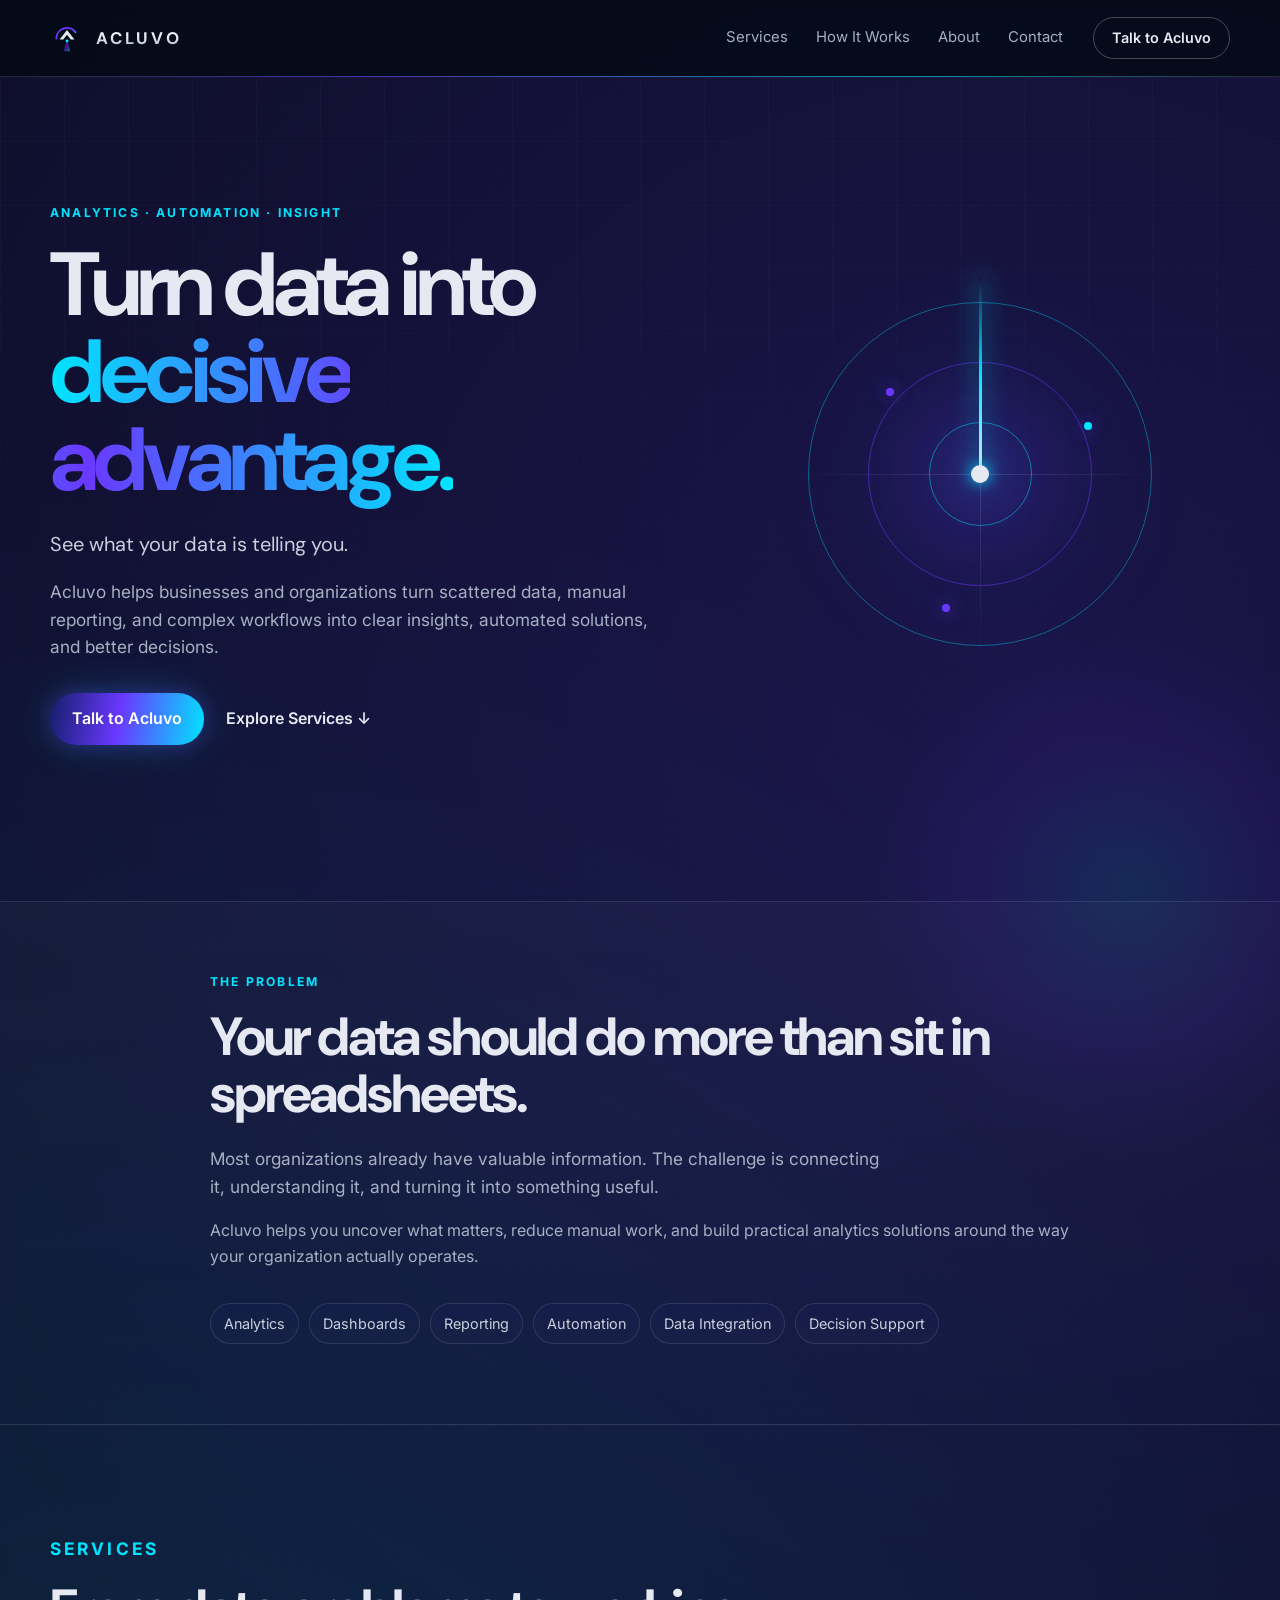
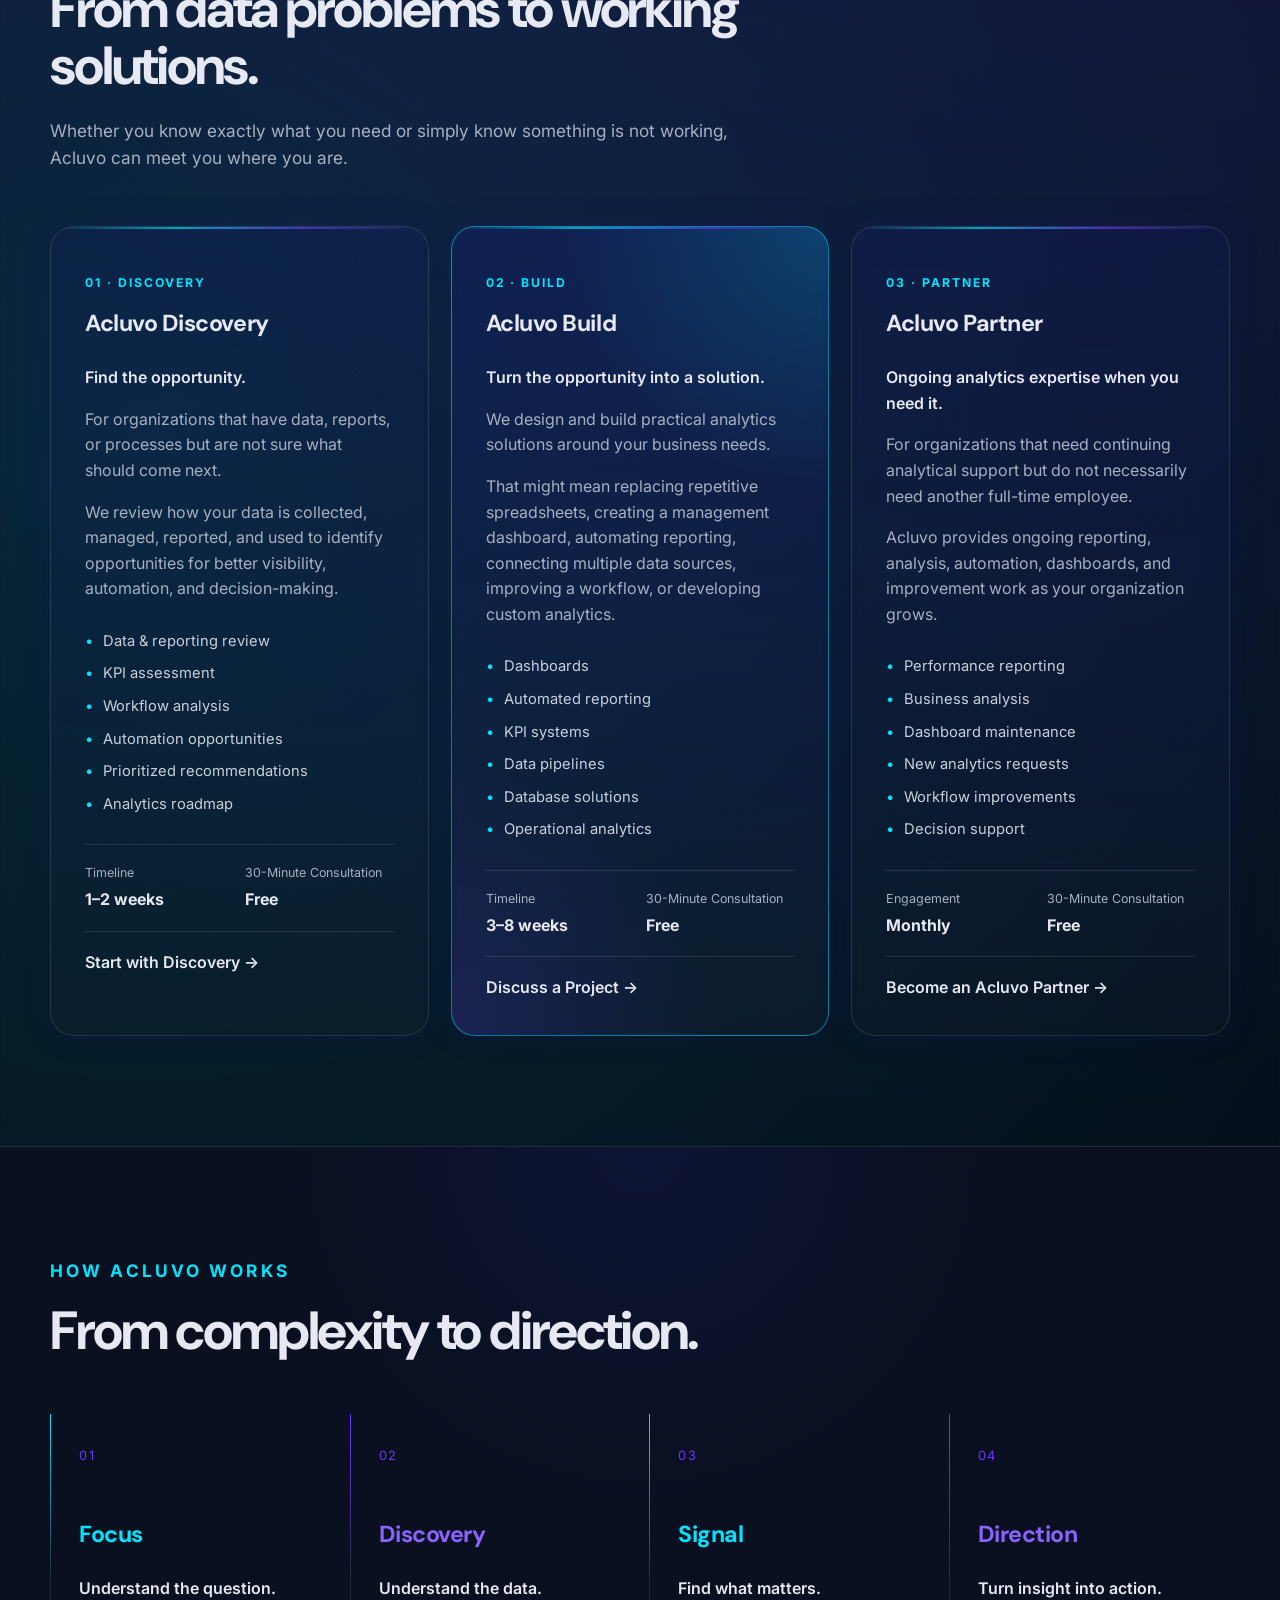
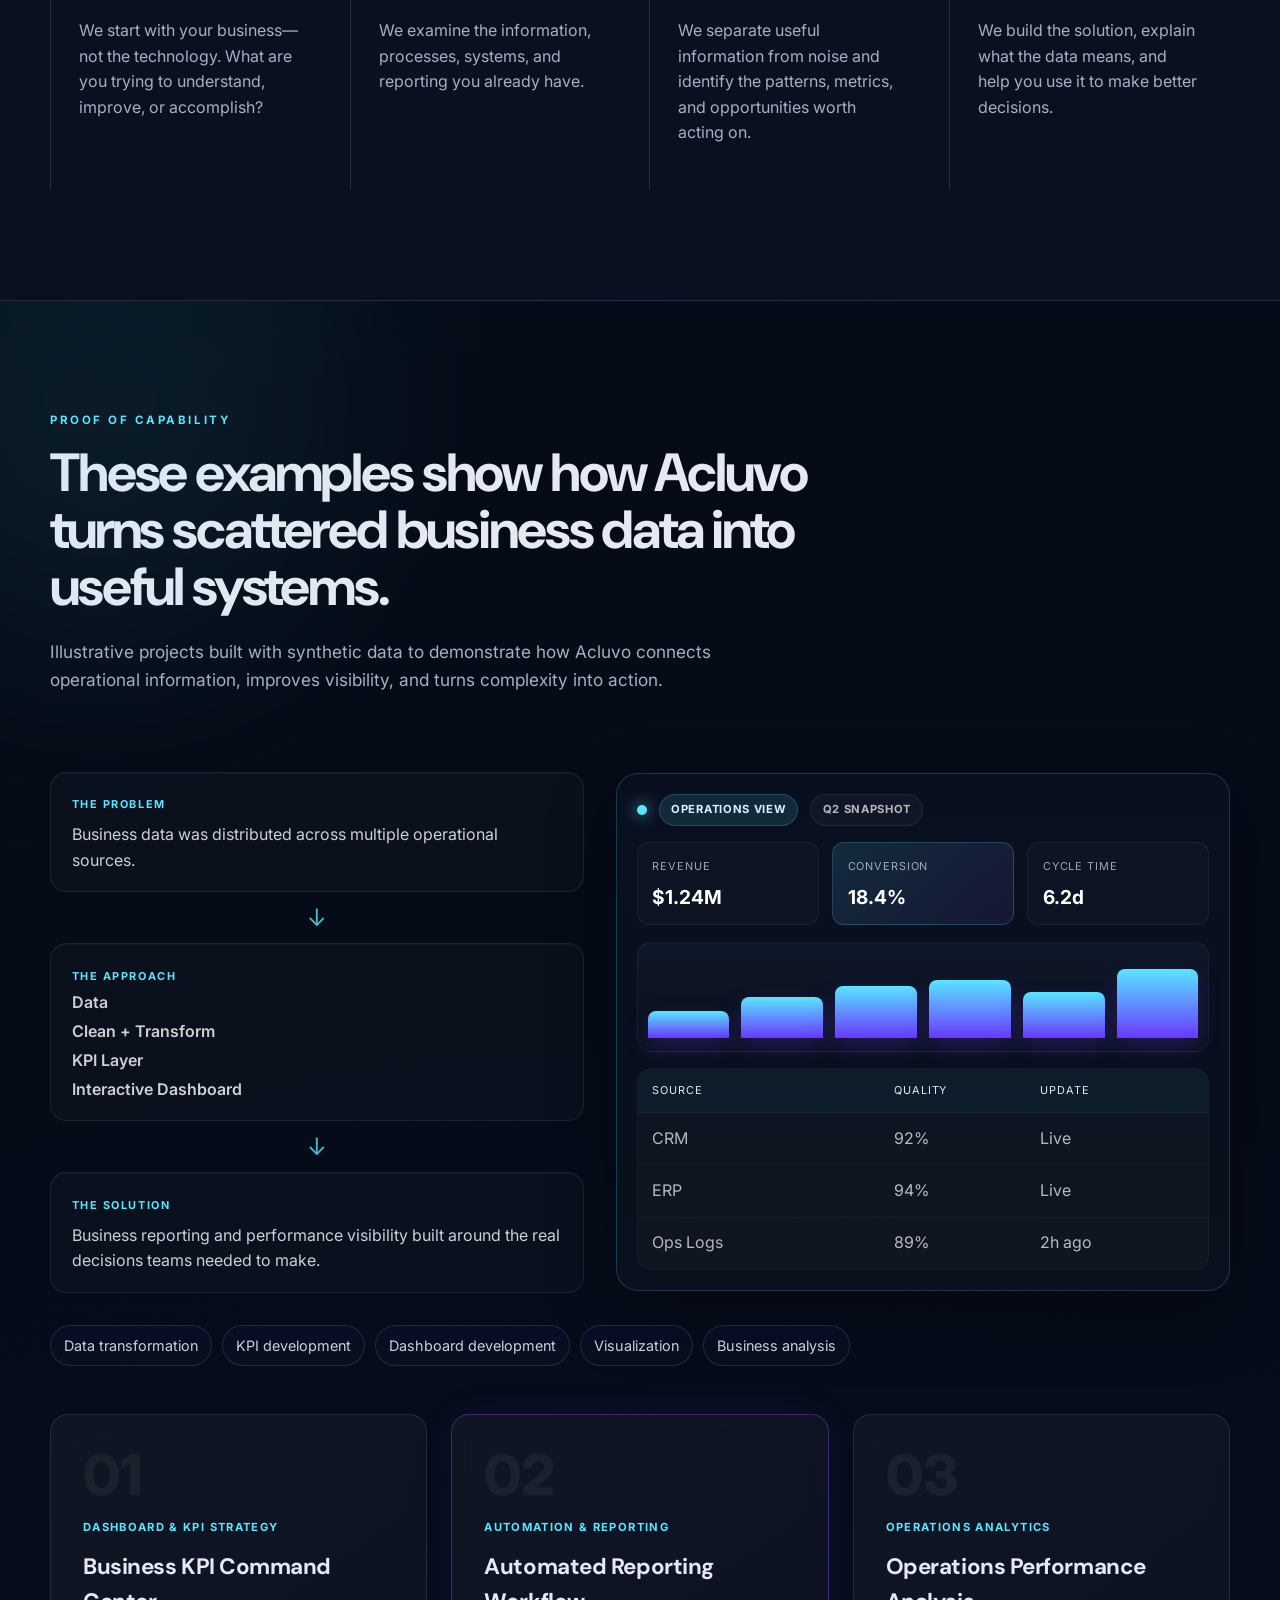
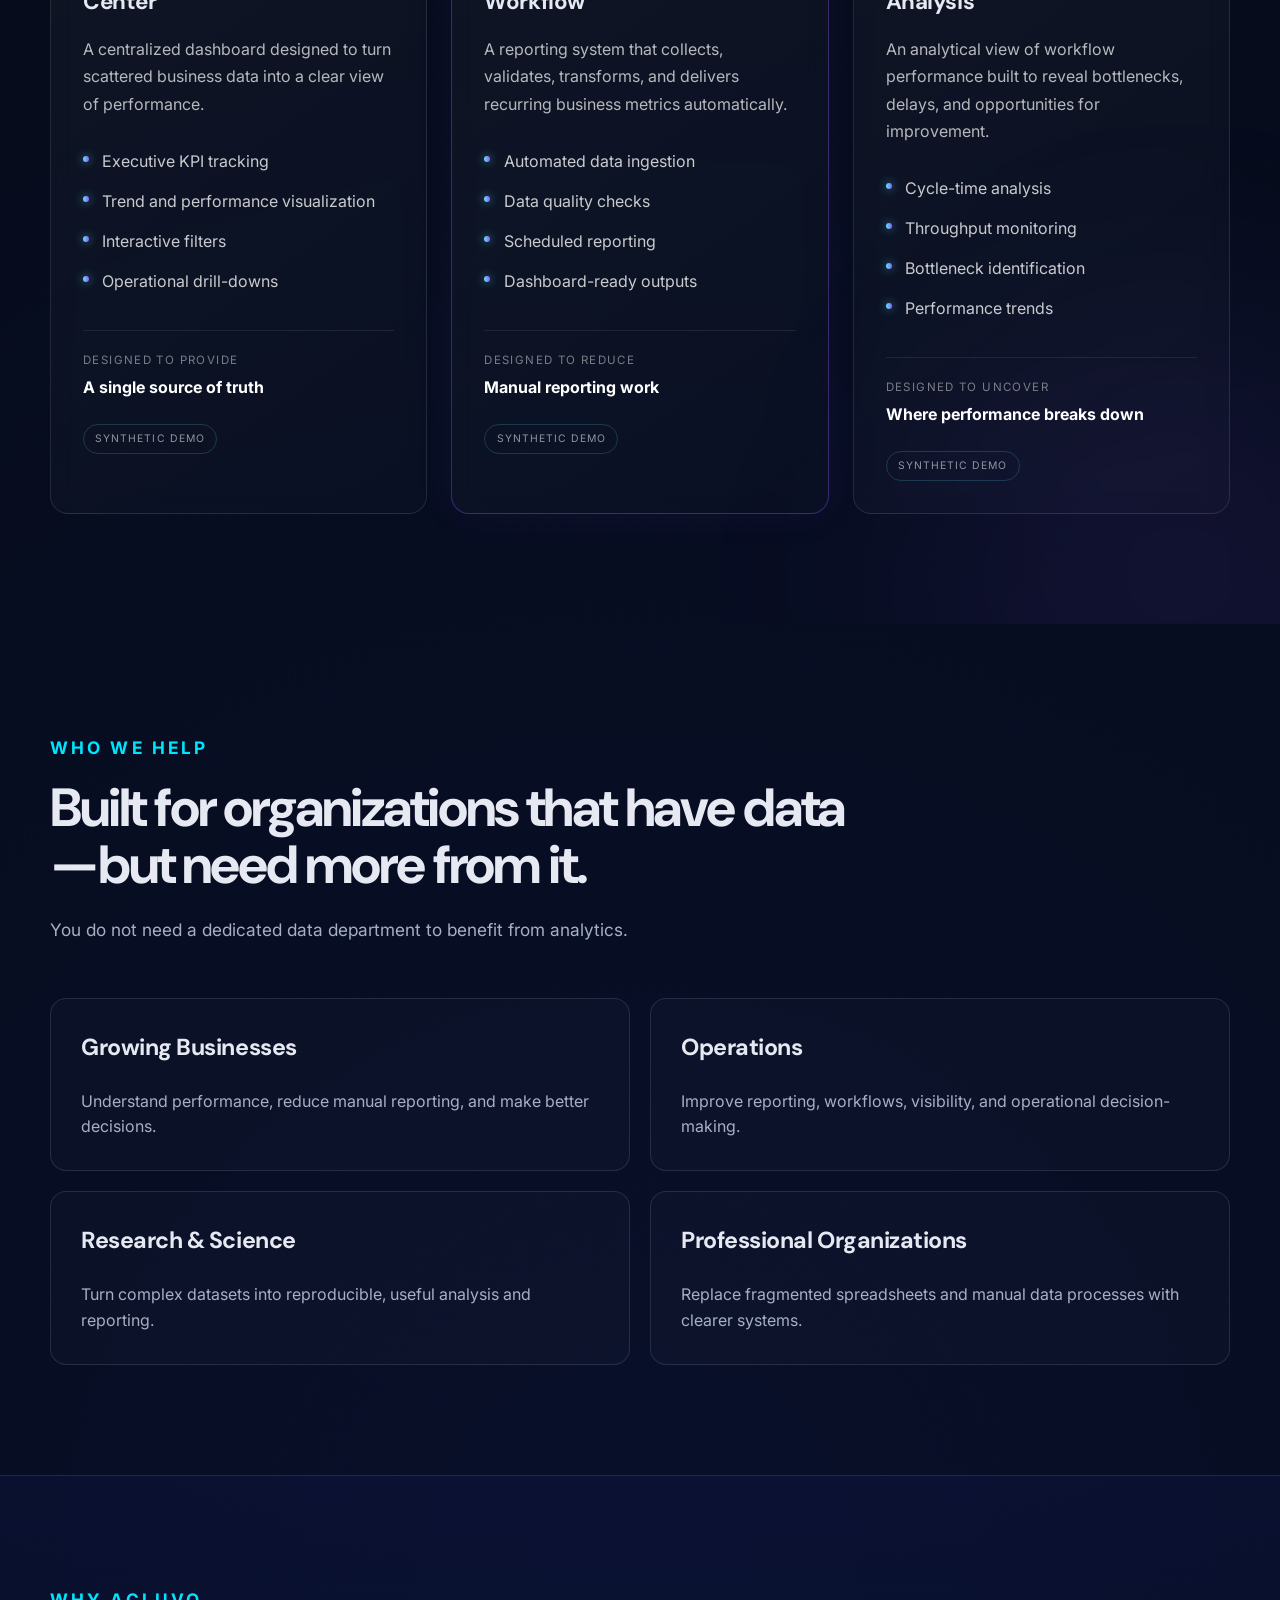
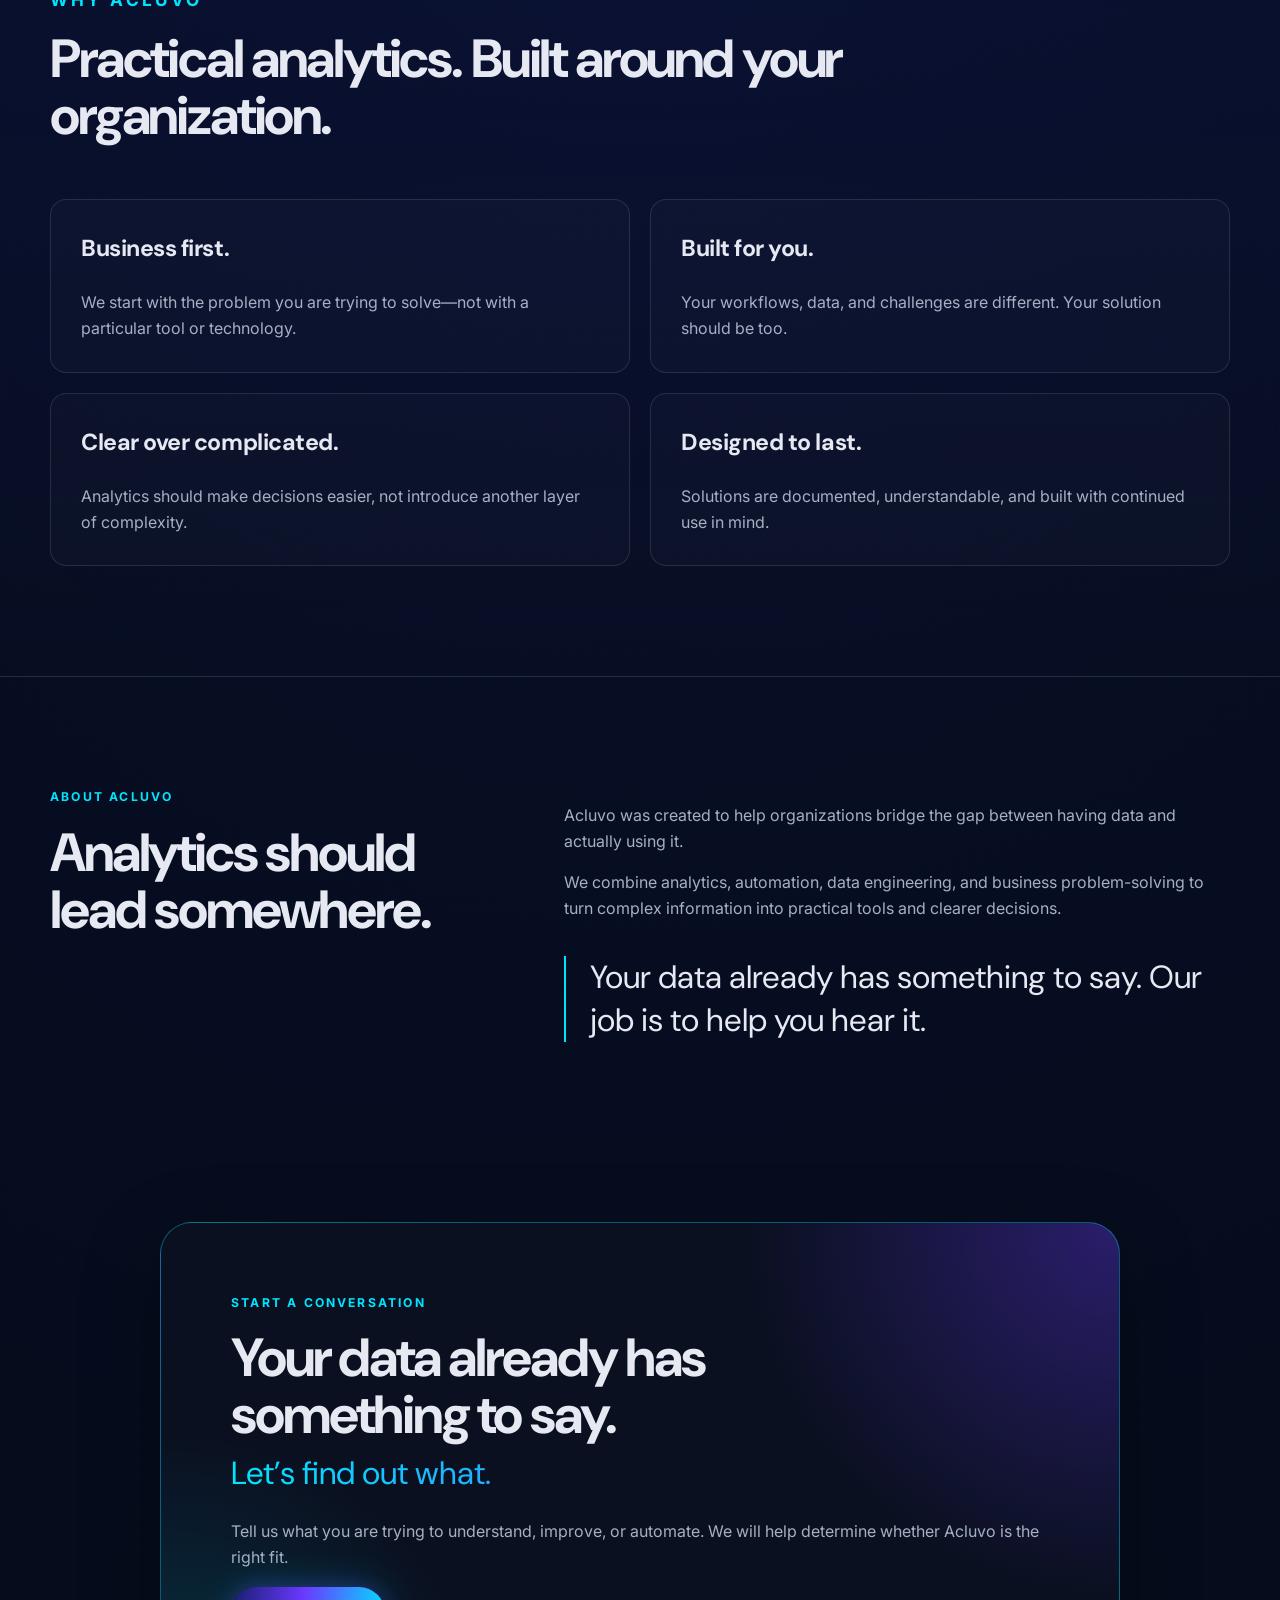
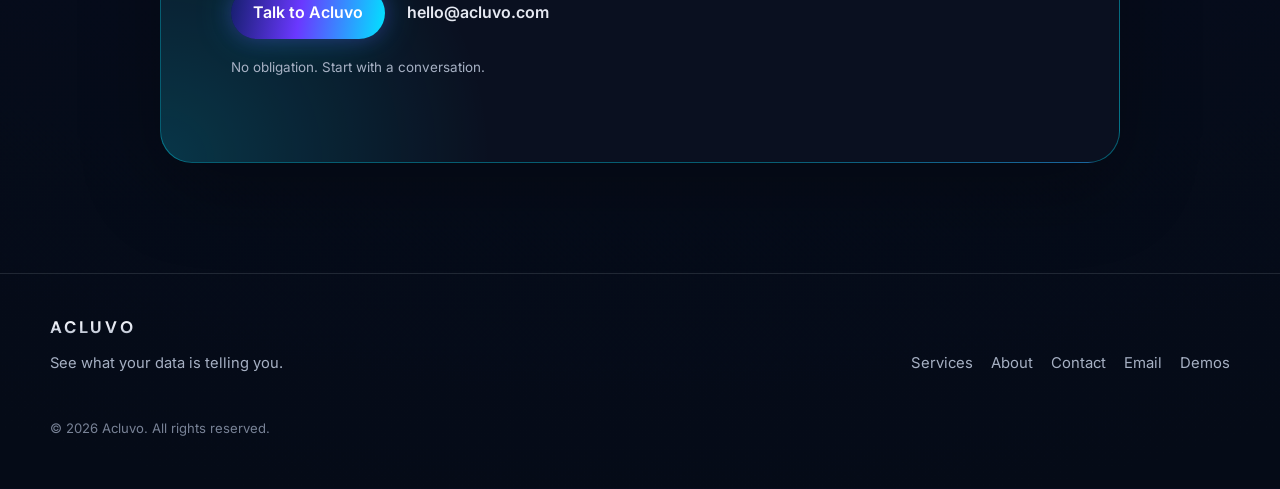
==== commit 34932b6a: "demo stuff" ====
--- a/index.html
+++ b/index.html
@@ -1,19 +1,467 @@
-<!doctype html>
-<html>
+<!DOCTYPE html>
+<html lang="en">
 <head>
-  <meta charset="utf-8">
-  <meta name="viewport" content="width=device-width,initial-scale=1">
-  <title>Acluvo Examples</title>
-  <style>body{font-family:Arial;margin:24px}ul{line-height:1.6}</style>
+  <meta charset="UTF-8">
+  <meta name="viewport" content="width=device-width, initial-scale=1.0">
+  <meta name="description" content="Acluvo helps businesses and organizations turn scattered data, manual reporting, and complex workflows into clear insights, automated solutions, and better decisions.">
+  <title>Acluvo — See what your data is telling you.</title>
+  <link rel="preconnect" href="https://fonts.googleapis.com">
+  <link rel="preconnect" href="https://fonts.gstatic.com" crossorigin>
+  <link href="https://fonts.googleapis.com/css2?family=DM+Sans:wght@500;600;700&family=Inter:wght@400;500;600&display=swap" rel="stylesheet">
+  <link rel="stylesheet" href="styles.css">
 </head>
 <body>
-  <h1>Acluvo Examples</h1>
-  <p>Available demo projects:</p>
-  <ul>
-    <li><a href="examples/business-kpi-dashboard/index.html">Business KPI Dashboard</a></li>
-    <li><a href="examples/operations-analysis/index.html">Operations Analysis</a></li>
-    <li><a href="examples/automated-reporting/report.html">Automated Reporting (generated)</a></li>
-  </ul>
-  <p>Visit the links above to open each demo.</p>
+<header class="nav-wrap">
+  <nav class="nav container" aria-label="Primary navigation">
+    <a class="brand" href="#top" aria-label="Acluvo home">
+      <span class="brand-mark" aria-hidden="true">
+        <svg viewBox="0 0 64 64">
+          <defs>
+            <linearGradient id="g1" x1="0" y1="0" x2="1" y2="1">
+              <stop offset="0%" stop-color="#6A38FF"/>
+              <stop offset="55%" stop-color="#6A38FF"/><stop offset="100%" stop-color="#00E5FF"/>
+            </linearGradient>
+          </defs>
+          <path d="M12 33a20 20 0 0 1 36-12" fill="none" stroke="url(#g1)" stroke-width="3.5" stroke-linecap="round"/>
+          <path d="M18 35 32 17 46 35H39L32 26 25 35Z" fill="#E6E9F2"/>
+          <circle cx="32" cy="37.5" r="2.8" fill="#00E5FF"/>
+          <path d="M30 40h4l4 17H26Z" fill="url(#g1)" opacity=".5"/>
+        </svg>
+      </span>
+      <span class="brand-word">ACLUVO</span>
+    </a>
+
+    <button class="nav-toggle" type="button" aria-label="Open menu" aria-expanded="false">
+      <span></span><span></span>
+    </button>
+
+    <div class="nav-links">
+      <a href="#services">Services</a>
+      <a href="#process">How It Works</a>
+      <a href="#about">About</a>
+      <a href="#contact">Contact</a>
+    </div>
+
+    <a class="button button-small button-outline nav-cta" href="#contact">Talk to Acluvo</a>
+  </nav>
+</header>
+
+<main id="top">
+  <section class="hero section">
+    <div class="hero-grid container">
+      <div class="hero-copy reveal">
+        <p class="eyebrow">ANALYTICS · AUTOMATION · INSIGHT</p>
+        <h1>Turn data into <span class="gradient-text">decisive advantage.</span></h1>
+        <p class="tagline">See what your data is telling you.</p>
+        <p class="hero-body">
+          Acluvo helps businesses and organizations turn scattered data, manual reporting,
+          and complex workflows into clear insights, automated solutions, and better decisions.
+        </p>
+        <div class="hero-actions">
+          <a class="button button-primary" href="#contact">Talk to Acluvo</a>
+          <a class="text-link" href="#services">Explore Services ↓</a>
+        </div>
+      </div>
+
+      <div class="hero-visual reveal" aria-hidden="true">
+        <div class="radar">
+          <div class="radar-ring ring-1"></div>
+          <div class="radar-ring ring-2"></div>
+          <div class="radar-ring ring-3"></div>
+          <div class="cross cross-x"></div>
+          <div class="cross cross-y"></div>
+          <div class="signal-dot d1"></div>
+          <div class="signal-dot d2"></div>
+          <div class="signal-dot d3"></div>
+          <div class="signal-beam"></div>
+          <div class="signal-core"></div>
+        </div>
+      </div>
+    </div>
+  </section>
+
+  <section class="positioning section section-tight">
+    <div class="container narrow reveal">
+      <p class="eyebrow">THE PROBLEM</p>
+      <h2>Your data should do more than sit in spreadsheets.</h2>
+      <p class="lead">
+        Most organizations already have valuable information. The challenge is connecting it,
+        understanding it, and turning it into something useful.
+      </p>
+      <p>
+        Acluvo helps you uncover what matters, reduce manual work, and build practical analytics
+        solutions around the way your organization actually operates.
+      </p>
+      <div class="capability-row">
+        <span>Analytics</span><span>Dashboards</span><span>Reporting</span>
+        <span>Automation</span><span>Data Integration</span><span>Decision Support</span>
+      </div>
+    </div>
+  </section>
+
+  <section id="services" class="section">
+    <div class="container">
+      <div class="section-heading reveal">
+        <p class="eyebrow">SERVICES</p>
+        <h2>From data problems to working solutions.</h2>
+        <p>Whether you know exactly what you need or simply know something is not working, Acluvo can meet you where you are.</p>
+      </div>
+
+      <div class="service-grid">
+        <article class="service-card reveal">
+          <div class="card-topline"></div>
+          <p class="service-label">01 · DISCOVERY</p>
+          <h3>Acluvo Discovery</h3>
+          <p class="service-subhead">Find the opportunity.</p>
+          <p>For organizations that have data, reports, or processes but are not sure what should come next.</p>
+          <p>We review how your data is collected, managed, reported, and used to identify opportunities for better visibility, automation, and decision-making.</p>
+          <div class="service-list">
+            <span>Data & reporting review</span>
+            <span>KPI assessment</span>
+            <span>Workflow analysis</span>
+            <span>Automation opportunities</span>
+            <span>Prioritized recommendations</span>
+            <span>Analytics roadmap</span>
+          </div>
+          <div class="service-meta">
+            <div><span>Timeline</span><strong>1–2 weeks</strong></div>
+            <div><span>30-Minute Consultation</span><strong>Free</strong></div>
+          </div>
+          <a class="text-link" href="#contact">Start with Discovery →</a>
+        </article>
+
+        <article class="service-card featured reveal">
+          <div class="card-topline"></div>
+          <p class="service-label">02 · BUILD</p>
+          <h3>Acluvo Build</h3>
+          <p class="service-subhead">Turn the opportunity into a solution.</p>
+          <p>We design and build practical analytics solutions around your business needs.</p>
+          <p>That might mean replacing repetitive spreadsheets, creating a management dashboard, automating reporting, connecting multiple data sources, improving a workflow, or developing custom analytics.</p>
+          <div class="service-list">
+            <span>Dashboards</span>
+            <span>Automated reporting</span>
+            <span>KPI systems</span>
+            <span>Data pipelines</span>
+            <span>Database solutions</span>
+            <span>Operational analytics</span>
+          </div>
+          <div class="service-meta">
+            <div><span>Timeline</span><strong>3–8 weeks</strong></div>
+            <div><span>30-Minute Consultation</span><strong>Free</strong></div>
+          </div>
+          <a class="text-link" href="#contact">Discuss a Project →</a>
+        </article>
+
+        <article class="service-card reveal">
+          <div class="card-topline"></div>
+          <p class="service-label">03 · PARTNER</p>
+          <h3>Acluvo Partner</h3>
+          <p class="service-subhead">Ongoing analytics expertise when you need it.</p>
+          <p>For organizations that need continuing analytical support but do not necessarily need another full-time employee.</p>
+          <p>Acluvo provides ongoing reporting, analysis, automation, dashboards, and improvement work as your organization grows.</p>
+          <div class="service-list">
+            <span>Performance reporting</span>
+            <span>Business analysis</span>
+            <span>Dashboard maintenance</span>
+            <span>New analytics requests</span>
+            <span>Workflow improvements</span>
+            <span>Decision support</span>
+          </div>
+          <div class="service-meta">
+            <div><span>Engagement</span><strong>Monthly</strong></div>
+            <div><span>30-Minute Consultation</span><strong>Free</strong></div>
+          </div>
+          <a class="text-link" href="#contact">Become an Acluvo Partner →</a>
+        </article>
+      </div>
+    </div>
+  </section>
+
+  <section id="process" class="section process-section">
+    <div class="container">
+      <div class="section-heading reveal">
+        <p class="eyebrow">HOW ACLUVO WORKS</p>
+        <h2>From complexity to direction.</h2>
+      </div>
+
+      <div class="process-grid">
+        <article class="process-card reveal">
+          <span class="process-number">01</span>
+          <h3>Focus</h3>
+          <p class="process-tagline">Understand the question.</p>
+          <p>We start with your business—not the technology. What are you trying to understand, improve, or accomplish?</p>
+        </article>
+        <article class="process-card reveal">
+          <span class="process-number">02</span>
+          <h3>Discovery</h3>
+          <p class="process-tagline">Understand the data.</p>
+          <p>We examine the information, processes, systems, and reporting you already have.</p>
+        </article>
+        <article class="process-card reveal">
+          <span class="process-number">03</span>
+          <h3>Signal</h3>
+          <p class="process-tagline">Find what matters.</p>
+          <p>We separate useful information from noise and identify the patterns, metrics, and opportunities worth acting on.</p>
+        </article>
+        <article class="process-card reveal">
+          <span class="process-number">04</span>
+          <h3>Direction</h3>
+          <p class="process-tagline">Turn insight into action.</p>
+          <p>We build the solution, explain what the data means, and help you use it to make better decisions.</p>
+        </article>
+      </div>
+    </div>
+  </section>
+
+  <section id="work" class="section work-section">
+    <div class="container">
+      <div class="section-heading reveal">
+        <p class="eyebrow">PROOF OF CAPABILITY</p>
+        <h2>These examples show how Acluvo turns scattered business data into useful systems.</h2>
+        <p>Illustrative projects built with synthetic data to demonstrate how Acluvo connects operational information, improves visibility, and turns complexity into action.</p>
+      </div>
+
+      <div class="proof-story reveal">
+        <div class="story-copy">
+          <div class="story-block">
+            <span class="mini-label">THE PROBLEM</span>
+            <p>Business data was distributed across multiple operational sources.</p>
+          </div>
+
+          <div class="story-arrow">↓</div>
+
+          <div class="story-block flow">
+            <span class="mini-label">THE APPROACH</span>
+            <p>Data</p>
+            <p>Clean + Transform</p>
+            <p>KPI Layer</p>
+            <p>Interactive Dashboard</p>
+          </div>
+
+          <div class="story-arrow">↓</div>
+
+          <div class="story-block">
+            <span class="mini-label">THE SOLUTION</span>
+            <p>Business reporting and performance visibility built around the real decisions teams needed to make.</p>
+          </div>
+        </div>
+
+        <div class="dashboard-preview" aria-label="Dashboard mockup">
+          <div class="dashboard-header">
+            <div class="header-signal"></div>
+            <div class="header-pill">Operations View</div>
+            <div class="header-pill muted">Q2 Snapshot</div>
+          </div>
+
+          <div class="dashboard-metrics">
+            <div class="metric-box">
+              <span>Revenue</span>
+              <strong>$1.24M</strong>
+            </div>
+            <div class="metric-box accent">
+              <span>Conversion</span>
+              <strong>18.4%</strong>
+            </div>
+            <div class="metric-box">
+              <span>Cycle Time</span>
+              <strong>6.2d</strong>
+            </div>
+          </div>
+
+          <div class="dashboard-chart">
+            <span class="chart-bar bar-1"></span>
+            <span class="chart-bar bar-2"></span>
+            <span class="chart-bar bar-3"></span>
+            <span class="chart-bar bar-4"></span>
+            <span class="chart-bar bar-5"></span>
+            <span class="chart-bar bar-6"></span>
+          </div>
+
+          <div class="dashboard-table">
+            <div class="table-row head">
+              <span>Source</span>
+              <span>Quality</span>
+              <span>Update</span>
+            </div>
+            <div class="table-row">
+              <span>CRM</span>
+              <span>92%</span>
+              <span>Live</span>
+            </div>
+            <div class="table-row">
+              <span>ERP</span>
+              <span>94%</span>
+              <span>Live</span>
+            </div>
+            <div class="table-row">
+              <span>Ops Logs</span>
+              <span>89%</span>
+              <span>2h ago</span>
+            </div>
+          </div>
+        </div>
+      </div>
+
+      <div class="capability-list reveal">
+        <span>Data transformation</span>
+        <span>KPI development</span>
+        <span>Dashboard development</span>
+        <span>Visualization</span>
+        <span>Business analysis</span>
+      </div>
+
+      <div class="work-grid">
+        <article class="work-card reveal">
+          <div class="work-number">01</div>
+          <div class="work-tag">Dashboard &amp; KPI Strategy</div>
+          <h3>Business KPI Command Center</h3>
+          <p>A centralized dashboard designed to turn scattered business data into a clear view of performance.</p>
+          <ul class="work-features">
+            <li>Executive KPI tracking</li>
+            <li>Trend and performance visualization</li>
+            <li>Interactive filters</li>
+            <li>Operational drill-downs</li>
+          </ul>
+          <div class="work-result">
+            <span>Designed to provide</span>
+            <strong>A single source of truth</strong>
+          </div>
+          <span class="demo-label">Synthetic Demo</span>
+        </article>
+
+        <article class="work-card featured reveal">
+          <div class="work-number">02</div>
+          <div class="work-tag">Automation &amp; Reporting</div>
+          <h3>Automated Reporting Workflow</h3>
+          <p>A reporting system that collects, validates, transforms, and delivers recurring business metrics automatically.</p>
+          <ul class="work-features">
+            <li>Automated data ingestion</li>
+            <li>Data quality checks</li>
+            <li>Scheduled reporting</li>
+            <li>Dashboard-ready outputs</li>
+          </ul>
+          <div class="work-result">
+            <span>Designed to reduce</span>
+            <strong>Manual reporting work</strong>
+          </div>
+          <span class="demo-label">Synthetic Demo</span>
+        </article>
+
+        <article class="work-card reveal">
+          <div class="work-number">03</div>
+          <div class="work-tag">Operations Analytics</div>
+          <h3>Operations Performance Analysis</h3>
+          <p>An analytical view of workflow performance built to reveal bottlenecks, delays, and opportunities for improvement.</p>
+          <ul class="work-features">
+            <li>Cycle-time analysis</li>
+            <li>Throughput monitoring</li>
+            <li>Bottleneck identification</li>
+            <li>Performance trends</li>
+          </ul>
+          <div class="work-result">
+            <span>Designed to uncover</span>
+            <strong>Where performance breaks down</strong>
+          </div>
+          <span class="demo-label">Synthetic Demo</span>
+        </article>
+      </div>
+    </div>
+  </section>
+
+  <section class="section">
+    <div class="container">
+      <div class="section-heading reveal">
+        <p class="eyebrow">WHO WE HELP</p>
+        <h2>Built for organizations that have data—but need more from it.</h2>
+        <p>You do not need a dedicated data department to benefit from analytics.</p>
+      </div>
+
+      <div class="audience-grid">
+        <article class="audience-card reveal">
+          <h3>Growing Businesses</h3>
+          <p>Understand performance, reduce manual reporting, and make better decisions.</p>
+        </article>
+        <article class="audience-card reveal">
+          <h3>Operations</h3>
+          <p>Improve reporting, workflows, visibility, and operational decision-making.</p>
+        </article>
+        <article class="audience-card reveal">
+          <h3>Research & Science</h3>
+          <p>Turn complex datasets into reproducible, useful analysis and reporting.</p>
+        </article>
+        <article class="audience-card reveal">
+          <h3>Professional Organizations</h3>
+          <p>Replace fragmented spreadsheets and manual data processes with clearer systems.</p>
+        </article>
+      </div>
+    </div>
+  </section>
+
+  <section class="section why-section">
+    <div class="container">
+      <div class="section-heading reveal">
+        <p class="eyebrow">WHY ACLUVO</p>
+        <h2>Practical analytics. Built around your organization.</h2>
+      </div>
+
+      <div class="why-grid">
+        <div class="why-item reveal"><h3>Business first.</h3><p>We start with the problem you are trying to solve—not with a particular tool or technology.</p></div>
+        <div class="why-item reveal"><h3>Built for you.</h3><p>Your workflows, data, and challenges are different. Your solution should be too.</p></div>
+        <div class="why-item reveal"><h3>Clear over complicated.</h3><p>Analytics should make decisions easier, not introduce another layer of complexity.</p></div>
+        <div class="why-item reveal"><h3>Designed to last.</h3><p>Solutions are documented, understandable, and built with continued use in mind.</p></div>
+      </div>
+    </div>
+  </section>
+
+  <section id="about" class="section">
+    <div class="container about-grid">
+      <div class="about-copy reveal">
+        <p class="eyebrow">ABOUT ACLUVO</p>
+        <h2>Analytics should lead somewhere.</h2>
+      </div>
+      <div class="about-body reveal">
+        <p>Acluvo was created to help organizations bridge the gap between having data and actually using it.</p>
+        <p>We combine analytics, automation, data engineering, and business problem-solving to turn complex information into practical tools and clearer decisions.</p>
+        <blockquote>Your data already has something to say. Our job is to help you hear it.</blockquote>
+      </div>
+    </div>
+  </section>
+
+  <section id="contact" class="section contact-section">
+    <div class="container contact-card reveal">
+      <p class="eyebrow">START A CONVERSATION</p>
+      <h2>Your data already has something to say.</h2>
+      <p class="contact-emphasis">Let’s find out what.</p>
+      <p>Tell us what you are trying to understand, improve, or automate. We will help determine whether Acluvo is the right fit.</p>
+      <div class="contact-actions">
+        <a class="button button-primary" href="mailto:hello@acluvo.com?subject=Acluvo%20Inquiry">Talk to Acluvo</a>
+        <a class="text-link" href="mailto:hello@acluvo.com">hello@acluvo.com</a>
+      </div>
+      <p class="microcopy">No obligation. Start with a conversation.</p>
+    </div>
+  </section>
+</main>
+
+<footer class="footer">
+  <div class="container footer-grid">
+    <div>
+      <a class="brand footer-brand" href="#top">
+        <span class="brand-word">ACLUVO</span>
+      </a>
+      <p>See what your data is telling you.</p>
+    </div>
+    <div class="footer-links">
+      <a href="#services">Services</a>
+      <a href="#about">About</a>
+      <a href="#contact">Contact</a>
+      <a href="mailto:hello@acluvo.com">Email</a>
+      <!-- Replace the URL below with your published GitHub Pages site URL -->
+      <a href="https://YOUR_GITHUB_PAGES_URL/" target="_blank" rel="noopener">Demos</a>
+    </div>
+    <p class="copyright">© <span id="year"></span> Acluvo. All rights reserved.</p>
+  </div>
+</footer>
+
+<script src="script.js"></script>
 </body>
 </html>
--- a/styles.css
+++ b/styles.css
@@ -0,0 +1,888 @@
+:root {
+  --bg: #050B17;
+  --bg-soft: #0A1020;
+  --surface: rgba(20, 30, 107, 0.34);
+  --indigo: #141E6B;
+  --violet: #6A38FF;
+  --cyan: #00E5FF;
+  --slate: #2A3345;
+  --text: #E6E9F2;
+  --muted: #A6B0C3;
+  --line: rgba(230, 233, 242, 0.12);
+  --radius: 24px;
+  --radius-sm: 16px;
+  --container: 1180px;
+  --font-display: "DM Sans", system-ui, sans-serif;
+  --font-body: "Inter", system-ui, sans-serif;
+}
+
+* { box-sizing: border-box; }
+html { scroll-behavior: smooth; }
+body {
+  margin: 0;
+  background:
+    radial-gradient(circle at 78% 8%, rgba(106, 56, 255, 0.22), transparent 26%),
+    radial-gradient(circle at 12% 24%, rgba(0, 229, 255, 0.13), transparent 24%),
+    radial-gradient(circle at 50% 75%, rgba(20, 30, 107, 0.22), transparent 34%),
+    var(--bg);
+  color: var(--text);
+  font-family: var(--font-body);
+  line-height: 1.6;
+}
+body.menu-open { overflow: hidden; }
+a { color: inherit; text-decoration: none; }
+svg { display: block; max-width: 100%; }
+.container { width: min(calc(100% - 40px), var(--container)); margin: 0 auto; }
+.narrow { max-width: 860px; }
+.section { padding: 110px 0; position: relative; }
+.section-tight { padding-top: 70px; padding-bottom: 80px; }
+
+.nav-wrap {
+  position: sticky;
+  top: 0;
+  z-index: 50;
+  backdrop-filter: blur(16px);
+  background: rgba(5, 11, 23, 0.88);
+  border-bottom: 1px solid var(--line);
+}
+.nav {
+  min-height: 76px;
+  display: grid;
+  grid-template-columns: 1fr auto auto;
+  align-items: center;
+  gap: 30px;
+}
+.brand { display: inline-flex; align-items: center; gap: 12px; width: fit-content; }
+.brand-mark { width: 34px; height: 34px; }
+.brand-word {
+  font-family: var(--font-display);
+  font-size: 1.05rem;
+  font-weight: 700;
+  letter-spacing: 0.18em;
+}
+.nav-links { display: flex; gap: 28px; align-items: center; }
+.nav-links a, .footer-links a {
+  color: var(--muted);
+  font-size: 0.93rem;
+  transition: color 0.2s ease;
+}
+.nav-links a:hover, .footer-links a:hover { color: var(--text); }
+.nav-toggle {
+  display: none;
+  border: 0;
+  background: transparent;
+  padding: 8px;
+  cursor: pointer;
+}
+.nav-toggle span {
+  display: block;
+  width: 24px;
+  height: 2px;
+  background: var(--text);
+  margin: 5px 0;
+}
+
+.button {
+  display: inline-flex;
+  align-items: center;
+  justify-content: center;
+  min-height: 52px;
+  padding: 0 22px;
+  border-radius: 999px;
+  font-weight: 600;
+  transition: transform 0.2s ease, border-color 0.2s ease, box-shadow 0.2s ease;
+}
+.button:hover { transform: translateY(-2px); }
+.button-small { min-height: 42px; padding: 0 18px; font-size: 0.9rem; }
+.button-primary {
+  color: #FFFFFF;
+  background: linear-gradient(100deg, #141E6B 0%, #6A38FF 45%, #00E5FF 100%);
+  box-shadow: 0 0 20px rgba(106,56,255,.28), 0 0 42px rgba(0,229,255,.20);
+}
+.button-outline { border: 1px solid rgba(230, 233, 242, 0.28); color: var(--text); }
+.button-outline:hover {
+  border-color: rgba(0, 229, 255, 0.6);
+  box-shadow: 0 0 30px rgba(0, 229, 255, 0.08);
+}
+.text-link {
+  display: inline-flex;
+  align-items: center;
+  gap: 8px;
+  color: var(--text);
+  font-weight: 600;
+}
+
+.hero {
+  min-height: calc(100vh - 76px);
+  display: grid;
+  align-items: center;
+  padding-top: 80px;
+}
+.hero::before {
+  content: "";
+  position: absolute;
+  inset: 0;
+  background-image:
+    linear-gradient(rgba(255,255,255,0.025) 1px, transparent 1px),
+    linear-gradient(90deg, rgba(255,255,255,0.025) 1px, transparent 1px);
+  background-size: 64px 64px;
+  mask-image: linear-gradient(to bottom, black, transparent 80%);
+  pointer-events: none;
+}
+.hero-grid {
+  display: grid;
+  grid-template-columns: 1.1fr 0.9fr;
+  gap: 70px;
+  align-items: center;
+}
+.eyebrow {
+  margin: 0 0 18px;
+  color: var(--cyan);
+  font-size: 0.76rem;
+  font-weight: 700;
+  letter-spacing: 0.18em;
+}
+h1, h2, h3 { font-family: var(--font-display); margin-top: 0; }
+h1 {
+  margin-bottom: 24px;
+  font-size: clamp(3.6rem, 7vw, 6.7rem);
+  line-height: 0.98;
+  letter-spacing: -0.055em;
+}
+h2 {
+  margin-bottom: 22px;
+  font-size: clamp(2.2rem, 4.2vw, 4.4rem);
+  line-height: 1.06;
+  letter-spacing: -0.04em;
+}
+h3 { font-size: 1.45rem; letter-spacing: -0.02em; }
+.gradient-text {
+  background: linear-gradient(90deg, #00E5FF 0%, #6A38FF 48%, #00E5FF 100%);
+  -webkit-background-clip: text;
+  background-clip: text;
+  color: transparent;
+}
+.tagline {
+  margin: 0 0 18px;
+  font-family: var(--font-display);
+  font-size: 1.25rem;
+  color: #C8D0DD;
+}
+.hero-body, .section-heading > p, .lead {
+  color: var(--muted);
+  font-size: 1.08rem;
+  max-width: 680px;
+}
+.hero-body { margin-bottom: 32px; }
+.hero-actions, .contact-actions { display: flex; gap: 22px; align-items: center; flex-wrap: wrap; }
+.hero-visual { display: grid; place-items: center; min-height: 470px; }
+
+.radar {
+  position: relative;
+  width: min(430px, 82vw);
+  aspect-ratio: 1;
+  border-radius: 50%;
+  background:
+    radial-gradient(circle, rgba(0,229,255,.20) 0 2%, transparent 2.5%),
+    radial-gradient(circle at center, rgba(106,56,255,.22), rgba(20,30,107,.10) 40%, rgba(5,11,23,0) 68%);
+  filter: drop-shadow(0 0 32px rgba(0, 229, 255, 0.08));
+}
+.radar-ring {
+  position: absolute;
+  border: 1px solid rgba(0, 229, 255, 0.38);
+  border-radius: 50%;
+  inset: 10%;
+}
+.ring-2 { inset: 24%; border-color: rgba(106, 56, 255, 0.52); }
+.ring-3 { inset: 38%; border-color: rgba(0, 229, 255, 0.48); }
+.cross { position: absolute; }
+.cross-x {
+  left: 6%;
+  right: 6%;
+  top: 50%;
+  height: 1px;
+  background: linear-gradient(90deg, transparent, rgba(230, 233, 242, 0.15), transparent);
+}
+.cross-y {
+  top: 6%;
+  bottom: 6%;
+  left: 50%;
+  width: 1px;
+  background: linear-gradient(180deg, transparent, rgba(230, 233, 242, 0.15), transparent);
+}
+.signal-core {
+  position: absolute;
+  left: 50%;
+  top: 50%;
+  width: 18px;
+  height: 18px;
+  border-radius: 50%;
+  background: var(--text);
+  transform: translate(-50%, -50%);
+  box-shadow: 0 0 15px var(--cyan), 0 0 55px rgba(0, 229, 255, 0.9), 0 0 100px rgba(106, 56, 255, 0.35);
+}
+.signal-beam {
+  position: absolute;
+  width: 3px;
+  height: 46%;
+  left: calc(50% - 1px);
+  top: 4%;
+  background: linear-gradient(180deg, transparent, var(--cyan), var(--text));
+  box-shadow: 0 0 24px var(--cyan);
+  transform-origin: bottom;
+  animation: pulseBeam 3s ease-in-out infinite;
+}
+.signal-dot {
+  position: absolute;
+  width: 8px;
+  height: 8px;
+  border-radius: 50%;
+  background: var(--violet);
+  box-shadow: 0 0 18px rgba(106, 56, 255, 0.85);
+}
+.d1 { left: 28%; top: 30%; }
+.d2 { right: 24%; top: 38%; background: var(--cyan); }
+.d3 { left: 41%; bottom: 18%; }
+@keyframes pulseBeam {
+  0%, 100% { opacity: 0.45; transform: scaleY(0.95); }
+  50% { opacity: 1; transform: scaleY(1.05); }
+}
+
+.positioning {
+  border-top: 1px solid var(--line);
+  border-bottom: 1px solid var(--line);
+  background: linear-gradient(180deg, rgba(255,255,255,0.018), rgba(255,255,255,0));
+}
+.positioning p:not(.eyebrow), .about-body p,
+.contact-card > p:not(.eyebrow):not(.contact-emphasis):not(.microcopy) {
+  color: var(--muted);
+}
+.capability-row { display: flex; flex-wrap: wrap; gap: 10px; margin-top: 34px; }
+.capability-row span {
+  border: 1px solid var(--line);
+  background: linear-gradient(180deg, rgba(20,30,107,.16), rgba(255,255,255,.015));
+  color: #C8D0DD;
+  border-radius: 999px;
+  padding: 8px 13px;
+  font-size: 0.9rem;
+}
+
+.section-heading { margin-bottom: 54px; max-width: 800px; }
+.service-grid { display: grid; grid-template-columns: repeat(3, 1fr); gap: 22px; }
+.service-card {
+  position: relative;
+  padding: 34px;
+  border: 1px solid var(--line);
+  border-radius: var(--radius);
+  background: linear-gradient(180deg, rgba(20,30,107,.22), rgba(42,51,69,.10));
+  box-shadow: 0 0 30px rgba(20,30,107,.18);
+  overflow: hidden;
+}
+.service-card.featured {
+  background:
+    radial-gradient(circle at 100% 0%, rgba(0,229,255,.18), transparent 30%),
+    radial-gradient(circle at 0% 100%, rgba(106,56,255,.18), transparent 30%),
+    linear-gradient(180deg, rgba(20,30,107,.42), rgba(42,51,69,.14));
+  border-color: rgba(0, 229, 255, 0.48);
+}
+.card-topline {
+  position: absolute;
+  inset: 0 auto auto 0;
+  width: 100%;
+  height: 2px;
+  background: linear-gradient(90deg, transparent, var(--cyan), var(--violet), transparent);
+  opacity: 0.65;
+}
+.service-label {
+  color: var(--cyan);
+  font-size: 0.76rem;
+  letter-spacing: 0.16em;
+  font-weight: 700;
+}
+.service-subhead, .process-tagline { color: var(--text); font-weight: 600; }
+.service-card > p:not(.service-label):not(.service-subhead) { color: var(--muted); }
+.service-list { display: grid; gap: 9px; margin: 28px 0; }
+.service-list span { color: #C8D0DD; font-size: 0.92rem; }
+.service-list span::before { content: "•"; color: var(--cyan); margin-right: 10px; }
+.service-meta {
+  display: grid;
+  grid-template-columns: 1fr 1fr;
+  gap: 12px;
+  padding: 18px 0;
+  margin-bottom: 18px;
+  border-top: 1px solid var(--line);
+  border-bottom: 1px solid var(--line);
+}
+.service-meta span, .service-meta strong { display: block; }
+.service-meta span { color: var(--muted); font-size: 0.78rem; margin-bottom: 4px; }
+
+.process-section {
+  background:
+    radial-gradient(circle at 50% 0%, rgba(20, 30, 107, 0.26), transparent 36%),
+    var(--bg-soft);
+  border-top: 1px solid var(--line);
+  border-bottom: 1px solid var(--line);
+}
+.process-grid { display: grid; grid-template-columns: repeat(4, 1fr); gap: 18px; }
+.process-card {
+  min-height: 260px;
+  padding: 28px;
+  border-left: 1px solid var(--line);
+  position: relative;
+}
+.process-card::before {
+  content: "";
+  position: absolute;
+  left: -1px;
+  top: 0;
+  width: 1px;
+  height: 44%;
+  background: linear-gradient(var(--cyan), transparent);
+}
+.process-number {
+  display: inline-block;
+  margin-bottom: 50px;
+  color: var(--violet);
+  font-size: 0.8rem;
+  letter-spacing: 0.15em;
+}
+.process-card p:last-child { color: var(--muted); }
+
+.audience-grid, .why-grid {
+  display: grid;
+  grid-template-columns: repeat(2, 1fr);
+  gap: 20px;
+}
+.audience-card, .why-item {
+  padding: 30px;
+  border: 1px solid var(--line);
+  border-radius: var(--radius-sm);
+  background: rgba(255,255,255,0.018);
+}
+.audience-card p, .why-item p { color: var(--muted); margin-bottom: 0; }
+.why-section {
+  border-top: 1px solid var(--line);
+  border-bottom: 1px solid var(--line);
+  background: linear-gradient(180deg, rgba(20,30,107,.16), rgba(5,11,23,0));
+}
+
+#work {
+  position: relative;
+  overflow: hidden;
+}
+
+#work::before {
+  content: "";
+  position: absolute;
+  width: 500px;
+  height: 500px;
+  border-radius: 50%;
+  background: rgba(74, 227, 255, 0.08);
+  filter: blur(120px);
+  top: -150px;
+  left: -150px;
+  pointer-events: none;
+}
+
+#work::after {
+  content: "";
+  position: absolute;
+  width: 500px;
+  height: 500px;
+  border-radius: 50%;
+  background: rgba(153, 82, 255, 0.08);
+  filter: blur(120px);
+  bottom: -200px;
+  right: -150px;
+  pointer-events: none;
+}
+
+#work .eyebrow {
+  display: block;
+  margin-bottom: 1rem;
+  font-size: 0.72rem;
+  letter-spacing: 0.22em;
+  font-weight: 700;
+  color: #59e6ff;
+}
+
+.proof-story {
+  position: relative;
+  z-index: 2;
+  display: grid;
+  grid-template-columns: 1fr 1.15fr;
+  gap: 2rem;
+  align-items: center;
+  margin-top: 2.5rem;
+  padding: 1.5rem 0 0;
+}
+
+.story-copy {
+  display: grid;
+  gap: 0.85rem;
+}
+
+.story-block {
+  padding: 1.1rem 1.3rem;
+  border: 1px solid rgba(255,255,255,0.08);
+  border-radius: 16px;
+  background: rgba(13, 20, 34, 0.7);
+  box-shadow: inset 0 1px 0 rgba(255,255,255,0.03);
+}
+
+.story-block p {
+  margin: 0.4rem 0 0;
+  color: rgba(255,255,255,0.8);
+  line-height: 1.6;
+}
+
+.story-block.flow p {
+  margin-top: 0.2rem;
+  font-weight: 600;
+}
+
+.mini-label {
+  display: inline-block;
+  color: #59e6ff;
+  font-size: 0.68rem;
+  letter-spacing: 0.14em;
+  text-transform: uppercase;
+  font-weight: 700;
+}
+
+.story-arrow {
+  text-align: center;
+  color: rgba(89,230,255,0.8);
+  font-size: 1.5rem;
+  line-height: 1;
+}
+
+.dashboard-preview {
+  border: 1px solid rgba(89, 230, 255, 0.2);
+  border-radius: 22px;
+  background: linear-gradient(180deg, rgba(10,16,32,0.92), rgba(11,18,30,0.78));
+  box-shadow: 0 24px 70px rgba(0,0,0,0.25);
+  padding: 1.25rem;
+}
+
+.dashboard-header {
+  display: flex;
+  align-items: center;
+  gap: 0.75rem;
+  margin-bottom: 1rem;
+}
+
+.header-signal {
+  width: 10px;
+  height: 10px;
+  border-radius: 50%;
+  background: #59e6ff;
+  box-shadow: 0 0 16px rgba(89, 230, 255, 0.9);
+}
+
+.header-pill {
+  padding: 0.38rem 0.7rem;
+  border-radius: 999px;
+  background: rgba(89,230,255,0.12);
+  border: 1px solid rgba(89,230,255,0.2);
+  color: #dfeeff;
+  font-size: 0.7rem;
+  font-weight: 700;
+  letter-spacing: 0.06em;
+  text-transform: uppercase;
+}
+
+.header-pill.muted {
+  background: rgba(255,255,255,0.03);
+  border-color: rgba(255,255,255,0.08);
+  color: rgba(255,255,255,0.7);
+}
+
+.dashboard-metrics {
+  display: grid;
+  grid-template-columns: repeat(3, minmax(0, 1fr));
+  gap: 0.85rem;
+  margin-bottom: 1.1rem;
+}
+
+.metric-box {
+  padding: 0.9rem 0.9rem 0.7rem;
+  border-radius: 12px;
+  background: rgba(255,255,255,0.02);
+  border: 1px solid rgba(255,255,255,0.06);
+}
+
+.metric-box span {
+  display: block;
+  color: rgba(255,255,255,0.62);
+  font-size: 0.68rem;
+  letter-spacing: 0.08em;
+  text-transform: uppercase;
+}
+
+.metric-box strong {
+  display: block;
+  margin-top: 0.4rem;
+  font-size: 1.2rem;
+  color: #fff;
+}
+
+.metric-box.accent {
+  background: linear-gradient(135deg, rgba(89,230,255,0.13), rgba(145,86,255,0.1));
+  border-color: rgba(89,230,255,0.2);
+}
+
+.dashboard-chart {
+  display: flex;
+  align-items: end;
+  gap: 0.75rem;
+  height: 110px;
+  padding: 1rem 0.6rem 0.8rem;
+  border-radius: 14px;
+  background: linear-gradient(180deg, rgba(18,28,46,0.7), rgba(10,16,26,0.45));
+  border: 1px solid rgba(255,255,255,0.05);
+}
+
+.chart-bar {
+  flex: 1;
+  border-radius: 8px 8px 0 0;
+  background: linear-gradient(180deg, #59e6ff, #6a38ff);
+  box-shadow: 0 10px 22px rgba(106,56,255,0.25);
+}
+
+.bar-1 { height: 35%; }
+.bar-2 { height: 52%; }
+.bar-3 { height: 66%; }
+.bar-4 { height: 74%; }
+.bar-5 { height: 58%; }
+.bar-6 { height: 88%; }
+
+.dashboard-table {
+  margin-top: 1rem;
+  border-radius: 14px;
+  border: 1px solid rgba(255,255,255,0.06);
+  overflow: hidden;
+}
+
+.table-row {
+  display: grid;
+  grid-template-columns: 1.2fr 0.7fr 0.8fr;
+  gap: 0.75rem;
+  padding: 0.8rem 0.9rem;
+  color: rgba(255,255,255,0.7);
+  border-bottom: 1px solid rgba(255,255,255,0.04);
+  background: rgba(255,255,255,0.02);
+}
+
+.table-row:last-child { border-bottom: none; }
+
+.table-row.head {
+  color: rgba(255,255,255,0.9);
+  background: rgba(89,230,255,0.06);
+  text-transform: uppercase;
+  letter-spacing: 0.08em;
+  font-size: 0.68rem;
+}
+
+.capability-list {
+  position: relative;
+  z-index: 2;
+  display: flex;
+  flex-wrap: wrap;
+  gap: 10px;
+  margin-top: 2rem;
+}
+
+.capability-list span {
+  border: 1px solid var(--line);
+  background: linear-gradient(180deg, rgba(20,30,107,.16), rgba(255,255,255,.015));
+  color: #C8D0DD;
+  border-radius: 999px;
+  padding: 8px 13px;
+  font-size: 0.9rem;
+}
+
+.work-grid {
+  position: relative;
+  z-index: 2;
+  display: grid;
+  grid-template-columns: repeat(3, minmax(0, 1fr));
+  gap: 1.5rem;
+  margin-top: 3rem;
+}
+
+.work-card {
+  position: relative;
+  padding: 2rem;
+  border: 1px solid rgba(255,255,255,0.10);
+  border-radius: 18px;
+  background: linear-gradient(145deg, rgba(255,255,255,0.045), rgba(255,255,255,0.015));
+  backdrop-filter: blur(12px);
+  text-align: left;
+  transition: transform 0.3s ease, border-color 0.3s ease, box-shadow 0.3s ease;
+}
+
+.work-card:hover {
+  transform: translateY(-8px);
+  border-color: rgba(89, 230, 255, 0.35);
+  box-shadow: 0 20px 50px rgba(0,0,0,0.25), 0 0 35px rgba(89,230,255,0.08);
+}
+
+.work-card.featured {
+  border-color: rgba(145, 86, 255, 0.35);
+  box-shadow: 0 0 40px rgba(145,86,255,0.07);
+}
+
+.work-number {
+  font-size: 3.5rem;
+  font-weight: 800;
+  line-height: 1;
+  color: rgba(255,255,255,0.05);
+  margin-bottom: 1rem;
+}
+
+.work-tag {
+  color: #59e6ff;
+  font-size: 0.7rem;
+  font-weight: 700;
+  letter-spacing: 0.12em;
+  text-transform: uppercase;
+  margin-bottom: 0.75rem;
+}
+
+.work-card h3 {
+  margin-bottom: 1rem;
+  font-size: 1.4rem;
+}
+
+.work-card p {
+  color: rgba(255,255,255,0.70);
+  line-height: 1.7;
+}
+
+.work-features {
+  margin: 1.5rem 0;
+  padding: 0;
+  list-style: none;
+}
+
+.work-features li {
+  position: relative;
+  padding: 0.45rem 0 0.45rem 1.2rem;
+  color: rgba(255,255,255,0.78);
+}
+
+.work-features li::before {
+  content: "";
+  position: absolute;
+  left: 0;
+  top: 0.9rem;
+  width: 6px;
+  height: 6px;
+  border-radius: 50%;
+  background: linear-gradient(90deg, #59e6ff, #985cff);
+  box-shadow: 0 0 10px rgba(89,230,255,0.65);
+}
+
+.work-result {
+  margin-top: 1.75rem;
+  padding-top: 1.25rem;
+  border-top: 1px solid rgba(255,255,255,0.08);
+}
+
+.work-result span {
+  display: block;
+  font-size: 0.72rem;
+  color: rgba(255,255,255,0.45);
+  text-transform: uppercase;
+  letter-spacing: 0.12em;
+}
+
+.work-result strong {
+  display: block;
+  margin-top: 0.35rem;
+  font-size: 1rem;
+  color: #ffffff;
+}
+
+.demo-label {
+  display: inline-block;
+  margin-top: 1.5rem;
+  padding: 0.35rem 0.7rem;
+  border: 1px solid rgba(89,230,255,0.18);
+  border-radius: 20px;
+  color: rgba(255,255,255,0.55);
+  font-size: 0.65rem;
+  text-transform: uppercase;
+  letter-spacing: 0.1em;
+}
+
+.about-grid { display: grid; grid-template-columns: 0.8fr 1.2fr; gap: 70px; }
+.about-body blockquote {
+  margin: 34px 0 0;
+  padding: 0 0 0 24px;
+  border-left: 2px solid var(--cyan);
+  font-family: var(--font-display);
+  font-size: clamp(1.4rem, 2.5vw, 2.1rem);
+  line-height: 1.35;
+  color: var(--text);
+}
+
+.contact-section { padding-top: 70px; }
+.contact-card {
+  max-width: 960px;
+  padding: 70px;
+  border: 1px solid rgba(0, 229, 255, 0.36);
+  border-radius: 32px;
+  background:
+    radial-gradient(circle at 100% 0%, rgba(106, 56, 255, 0.34), transparent 34%),
+    radial-gradient(circle at 0% 100%, rgba(0, 229, 255, 0.18), transparent 30%),
+    #0A1020;
+  box-shadow: 0 25px 80px rgba(0,0,0,0.28);
+}
+.contact-card h2 { max-width: 700px; margin-bottom: 4px; }
+.contact-emphasis {
+  margin: 0 0 20px;
+  font-family: var(--font-display);
+  font-size: clamp(1.5rem, 2.5vw, 2.3rem);
+  color: var(--cyan);
+}
+.microcopy { margin-top: 18px; color: var(--muted); font-size: 0.84rem; }
+
+.footer { padding: 40px 0 50px; border-top: 1px solid var(--line); }
+.footer-grid { display: grid; grid-template-columns: 1fr auto; gap: 30px; align-items: end; }
+.footer-brand + p { color: var(--muted); margin: 12px 0 0; font-size: 0.92rem; }
+.footer-links { display: flex; flex-wrap: wrap; gap: 18px; justify-content: flex-end; }
+.copyright {
+  grid-column: 1 / -1;
+  color: #788296;
+  font-size: 0.82rem;
+  margin: 12px 0 0;
+}
+
+.reveal {
+  opacity: 0;
+  transform: translateY(18px);
+  transition: opacity 0.65s ease, transform 0.65s ease;
+}
+.reveal.visible { opacity: 1; transform: none; }
+
+@media (prefers-reduced-motion: reduce) {
+  html { scroll-behavior: auto; }
+  .reveal { opacity: 1; transform: none; transition: none; }
+  .signal-beam { animation: none; }
+}
+
+@media (max-width: 980px) {
+  .nav { grid-template-columns: 1fr auto; }
+  .nav-toggle { display: block; }
+  .nav-links, .nav-cta { display: none; }
+  .nav-links.open {
+    display: flex;
+    position: fixed;
+    top: 77px;
+    left: 0;
+    right: 0;
+    padding: 28px 20px 40px;
+    flex-direction: column;
+    align-items: flex-start;
+    background: rgba(5, 11, 23, 0.98);
+    border-bottom: 1px solid var(--line);
+  }
+  .hero-grid, .about-grid { grid-template-columns: 1fr; }
+  .hero { min-height: auto; }
+  .hero-visual { min-height: 360px; }
+  .service-grid { grid-template-columns: 1fr; }
+  .process-grid { grid-template-columns: repeat(2, 1fr); }
+  .work-grid { grid-template-columns: 1fr; }
+}
+
+@media (max-width: 680px) {
+  .container { width: min(calc(100% - 28px), var(--container)); }
+  .section { padding: 82px 0; }
+  h1 { font-size: clamp(3.15rem, 16vw, 4.6rem); }
+  .hero-grid { gap: 28px; }
+  .hero-visual { min-height: 290px; }
+  .radar { width: min(300px, 82vw); }
+  .service-card, .audience-card, .why-item { padding: 26px; }
+  .process-grid, .audience-grid, .why-grid { grid-template-columns: 1fr; }
+  .process-card { min-height: auto; }
+  .process-number { margin-bottom: 28px; }
+  .about-grid { gap: 26px; }
+  .contact-card { padding: 42px 26px; }
+  .footer-grid { grid-template-columns: 1fr; align-items: start; }
+  .footer-links { justify-content: flex-start; }
+}
+
+
+/* Brand fidelity pass: stronger use of the selected Acluvo palette */
+.brand-word {
+  background: linear-gradient(180deg, #FFFFFF 0%, #E6E9F2 48%, #9AA6BA 100%);
+  -webkit-background-clip: text;
+  background-clip: text;
+  color: transparent;
+}
+
+.nav-wrap::after {
+  content: "";
+  position: absolute;
+  left: 0;
+  right: 0;
+  bottom: -1px;
+  height: 1px;
+  background: linear-gradient(90deg, transparent, #6A38FF 28%, #00E5FF 72%, transparent);
+  opacity: .55;
+}
+
+.eyebrow:nth-of-type(odd) {
+  color: #00E5FF;
+}
+
+.service-card:hover,
+.audience-card:hover,
+.why-item:hover {
+  border-color: rgba(0,229,255,.35);
+  box-shadow: 0 0 28px rgba(0,229,255,.07), 0 0 45px rgba(106,56,255,.05);
+  transform: translateY(-3px);
+}
+
+.service-card,
+.audience-card,
+.why-item {
+  transition: transform .22s ease, border-color .22s ease, box-shadow .22s ease;
+}
+
+.process-card:nth-child(1) h3,
+.process-card:nth-child(3) h3 { color: #00E5FF; }
+
+.process-card:nth-child(2) h3,
+.process-card:nth-child(4) h3 { color: #8B63FF; }
+
+.process-card:nth-child(1)::before,
+.process-card:nth-child(3)::before {
+  background: linear-gradient(#00E5FF, transparent);
+}
+
+.process-card:nth-child(2)::before,
+.process-card:nth-child(4)::before {
+  background: linear-gradient(#6A38FF, transparent);
+}
+
+.contact-emphasis {
+  background: linear-gradient(90deg, #00E5FF, #6A38FF);
+  -webkit-background-clip: text;
+  background-clip: text;
+  color: transparent;
+}
+
+.hero::after {
+  content: "";
+  position: absolute;
+  width: 540px;
+  height: 540px;
+  right: -120px;
+  bottom: -260px;
+  border-radius: 50%;
+  background: radial-gradient(circle, rgba(0,229,255,.10), rgba(106,56,255,.08) 40%, transparent 70%);
+  pointer-events: none;
+}
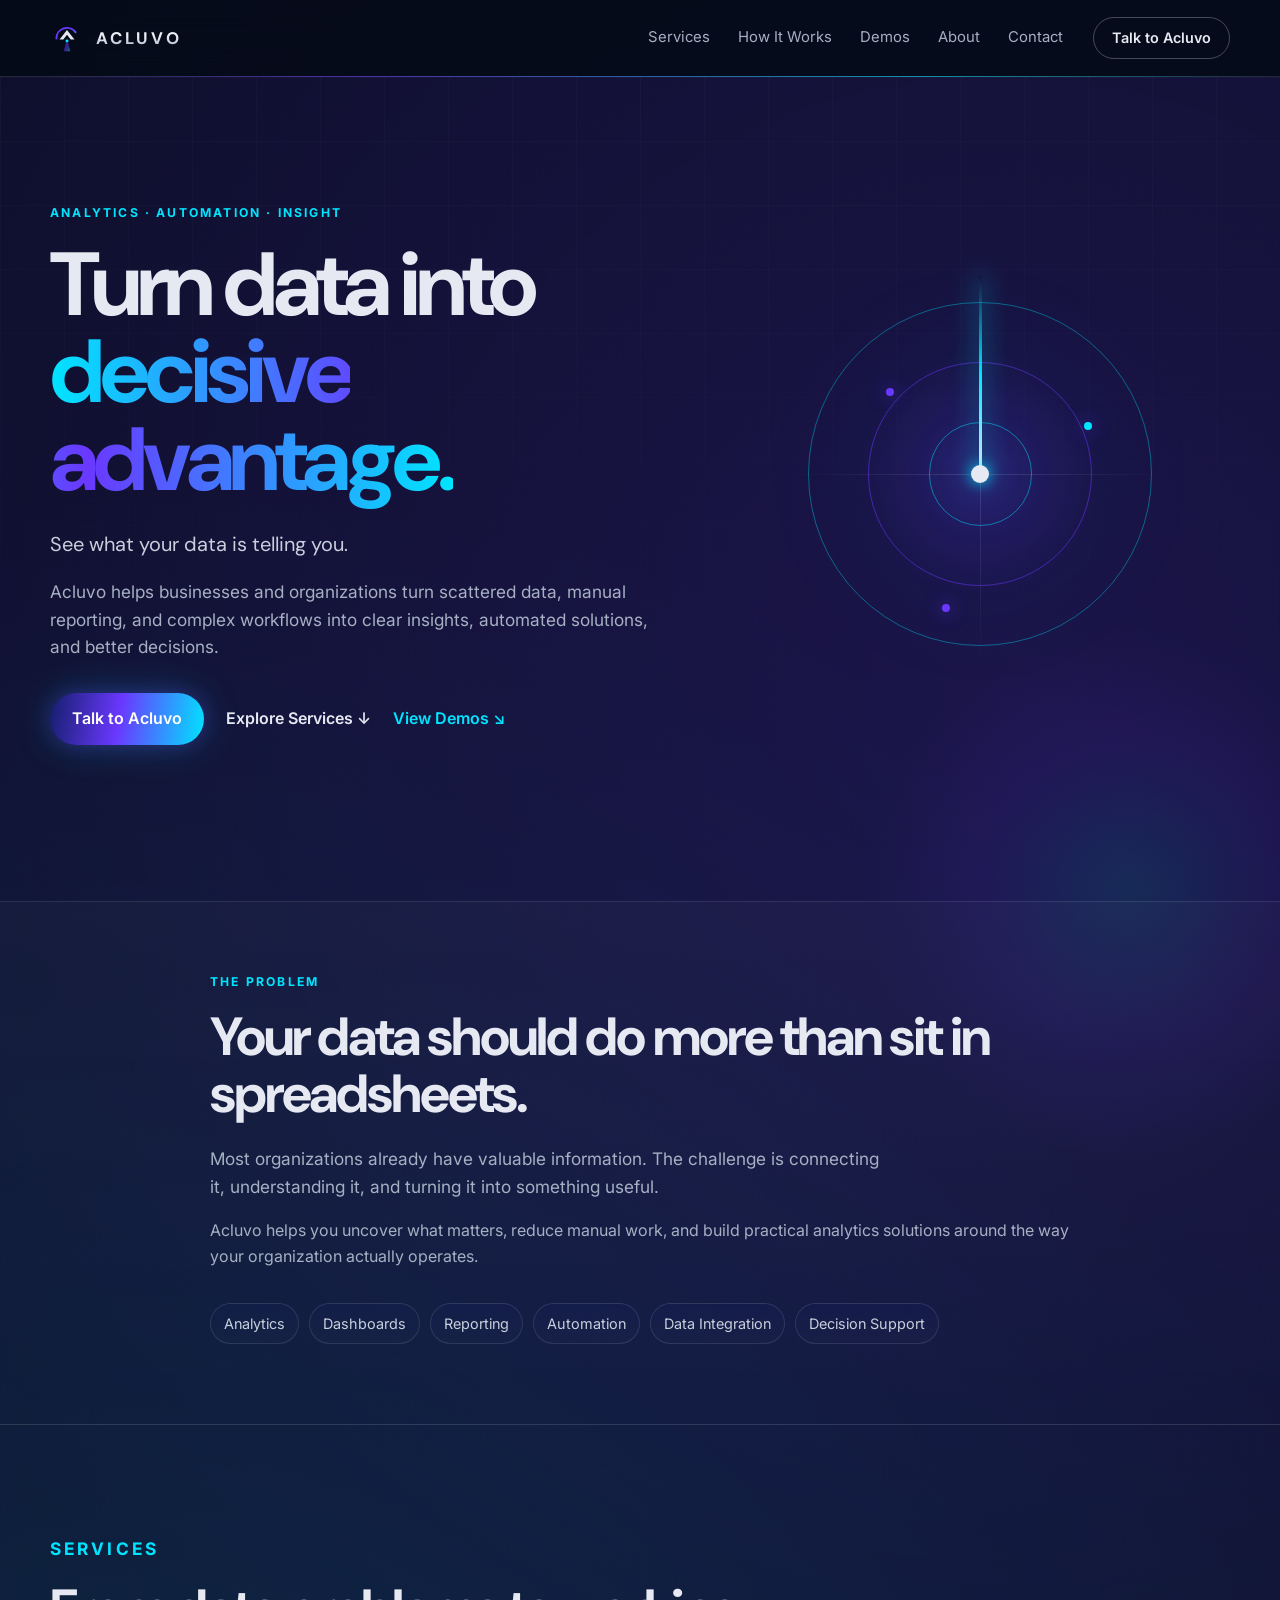
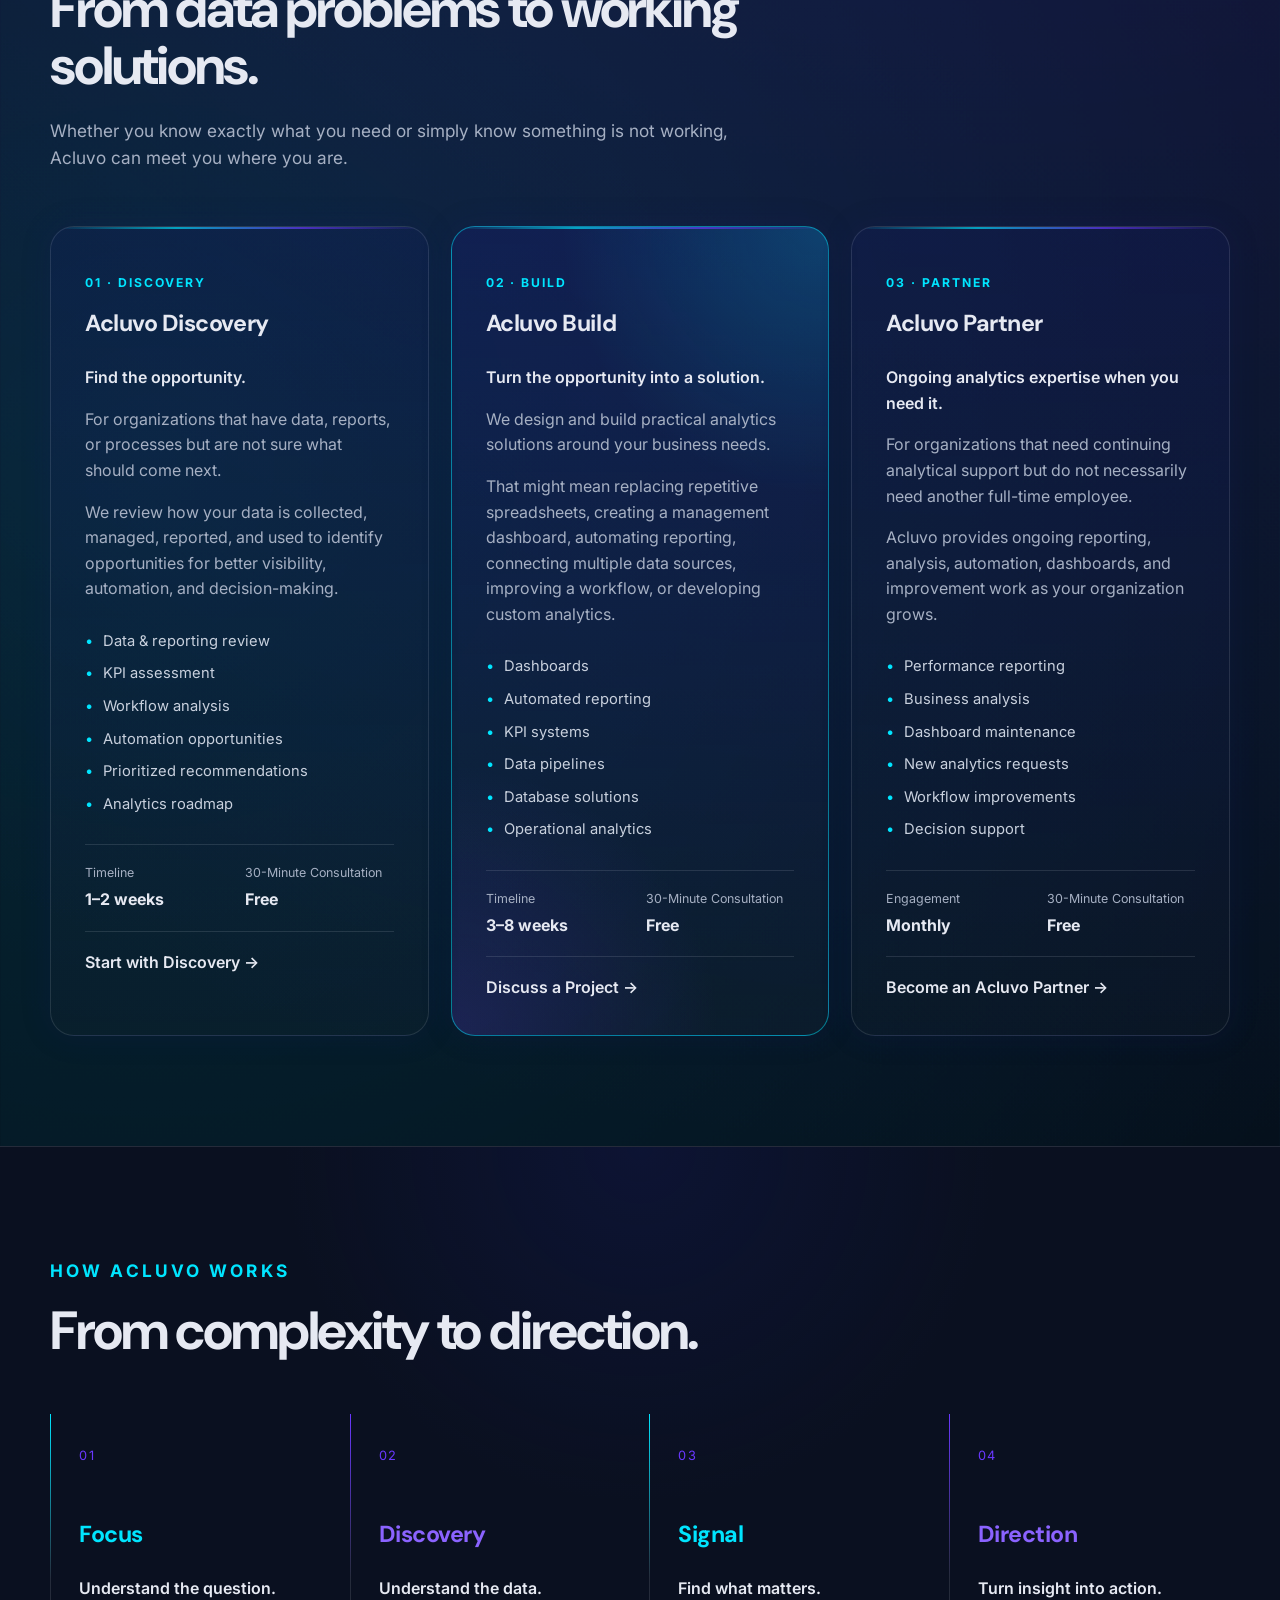
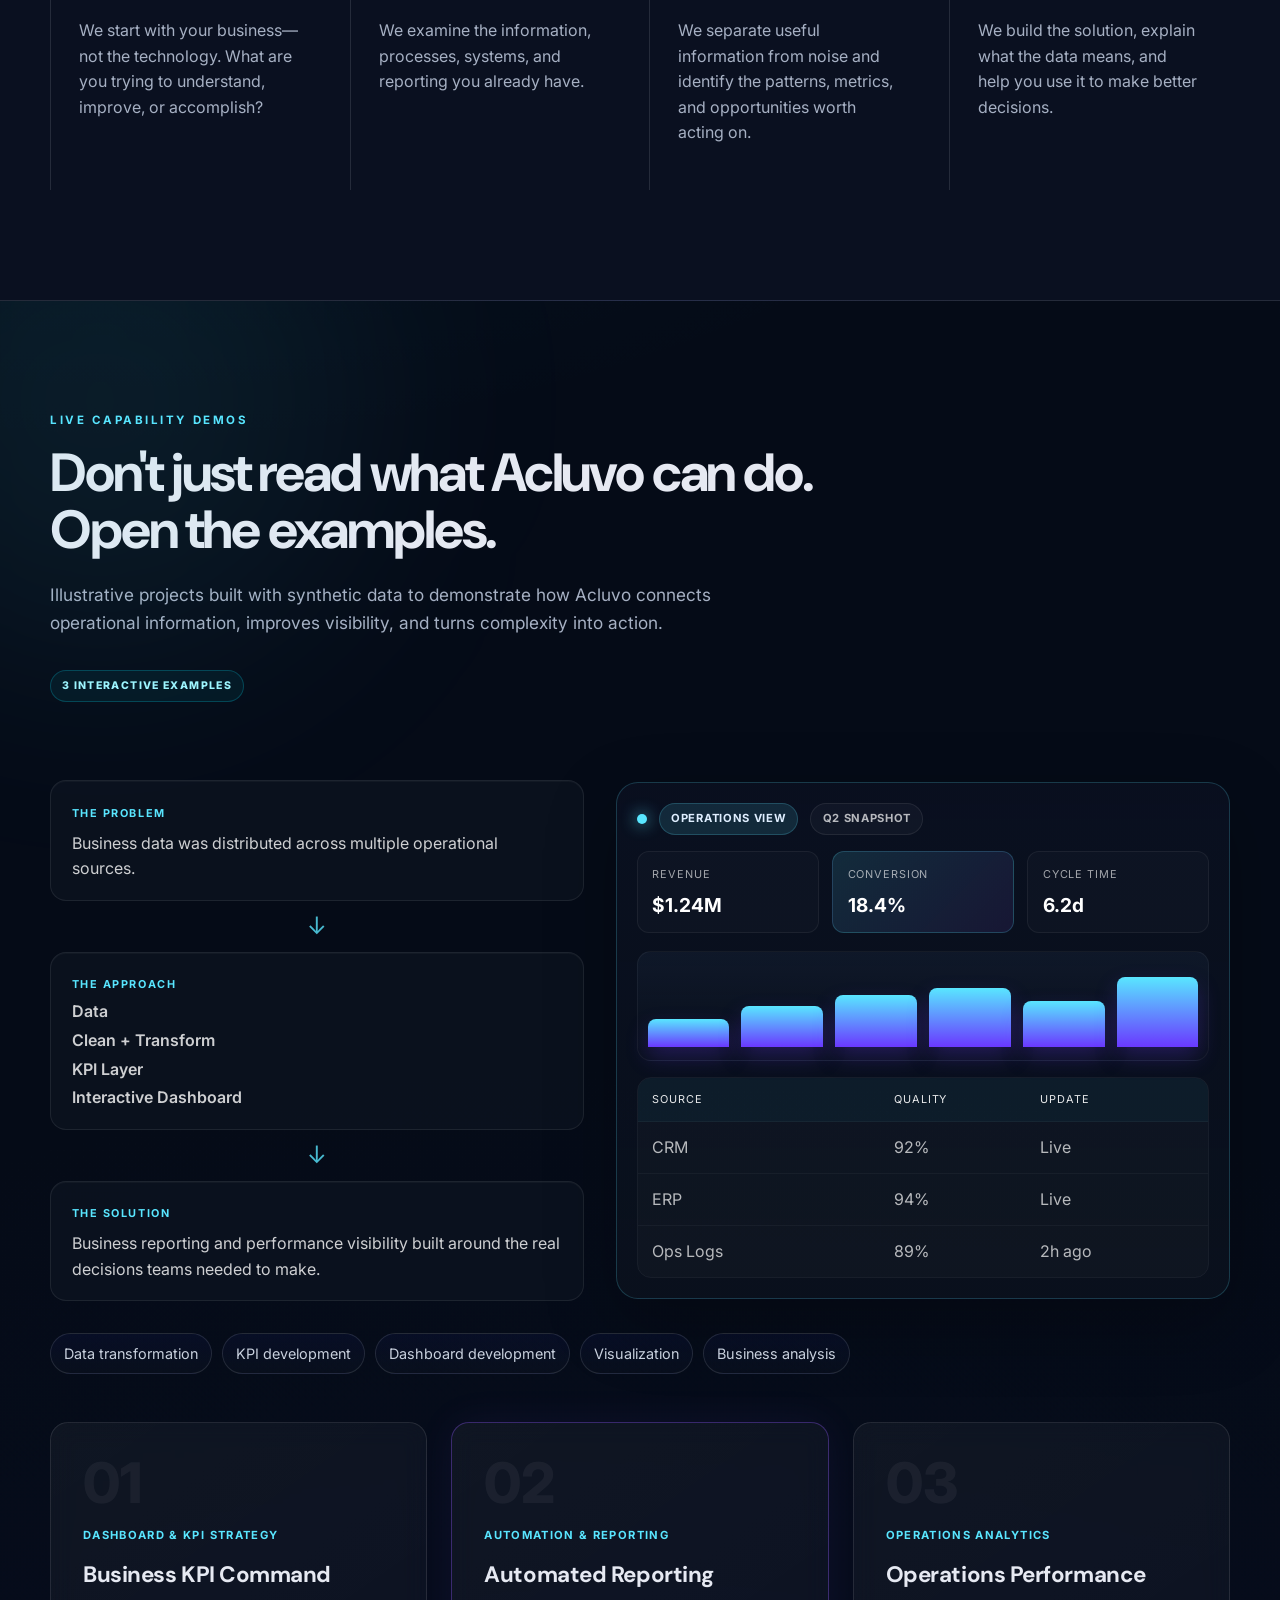
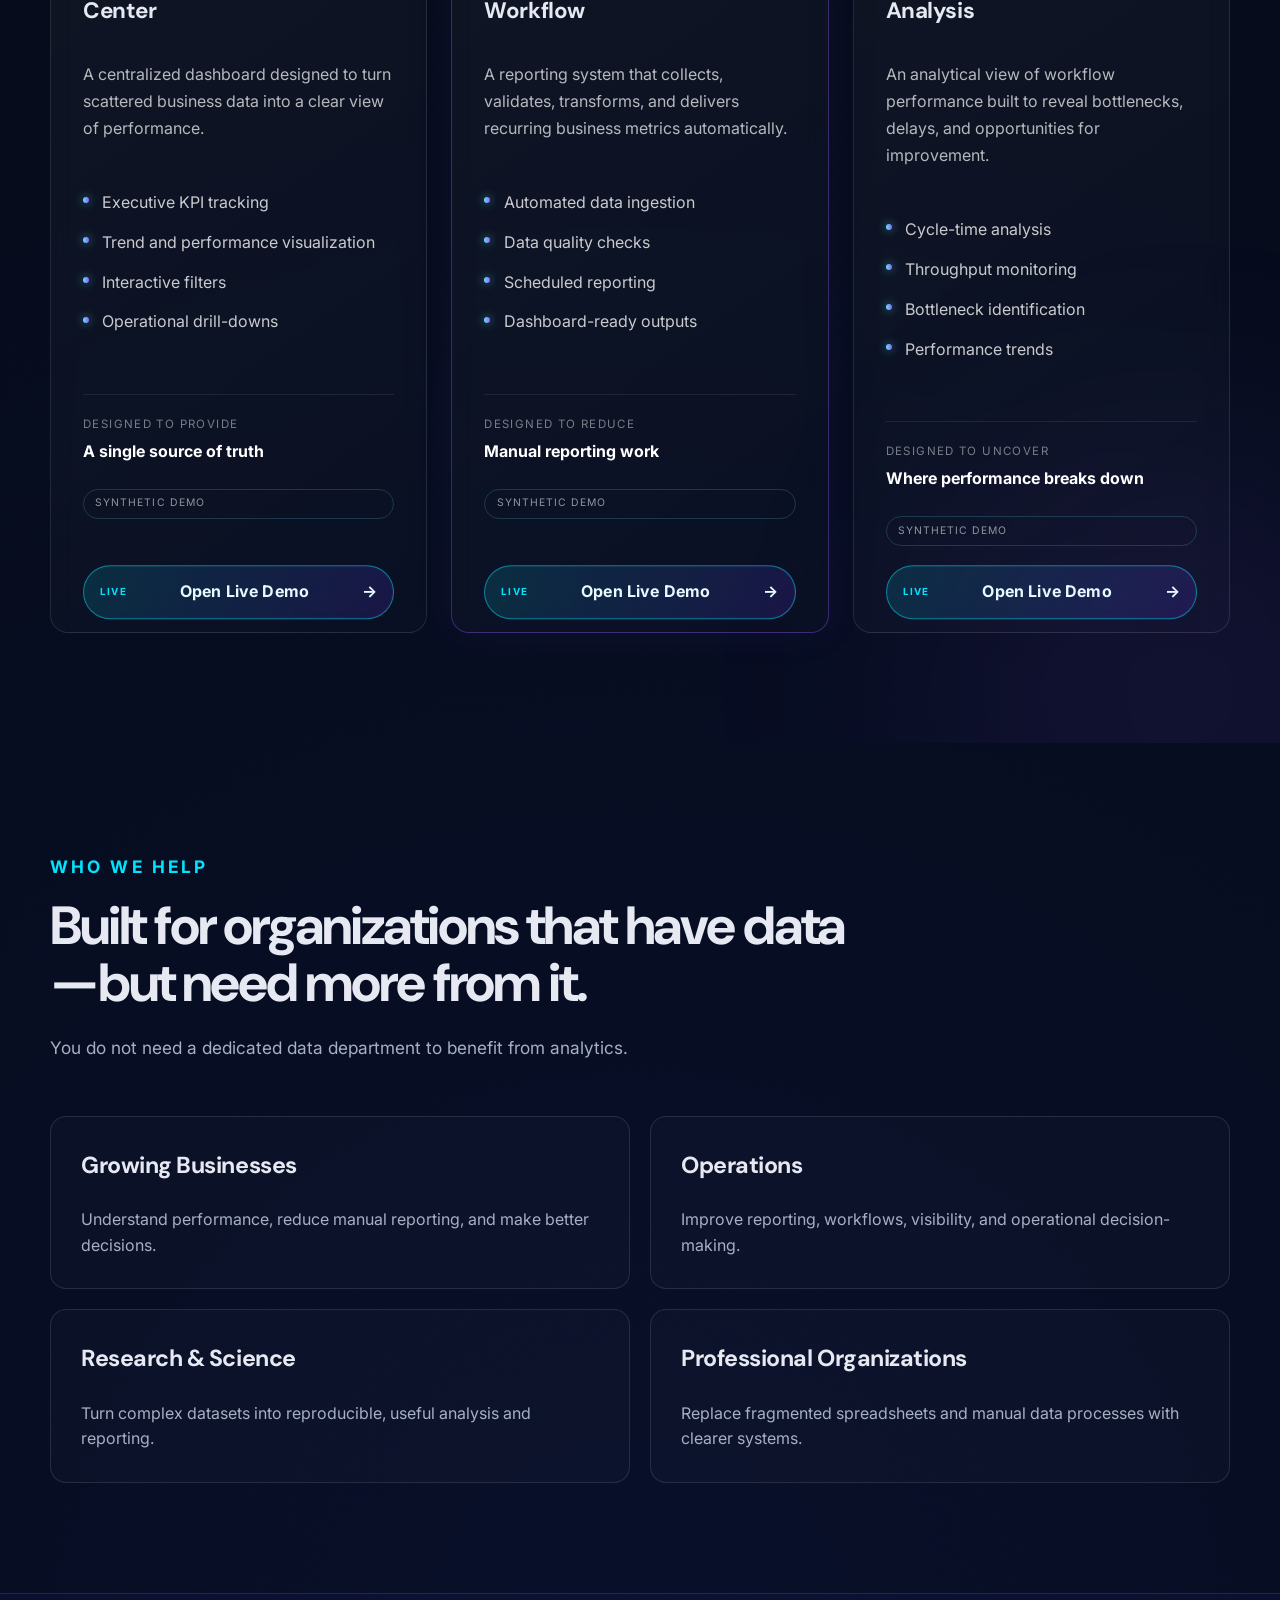
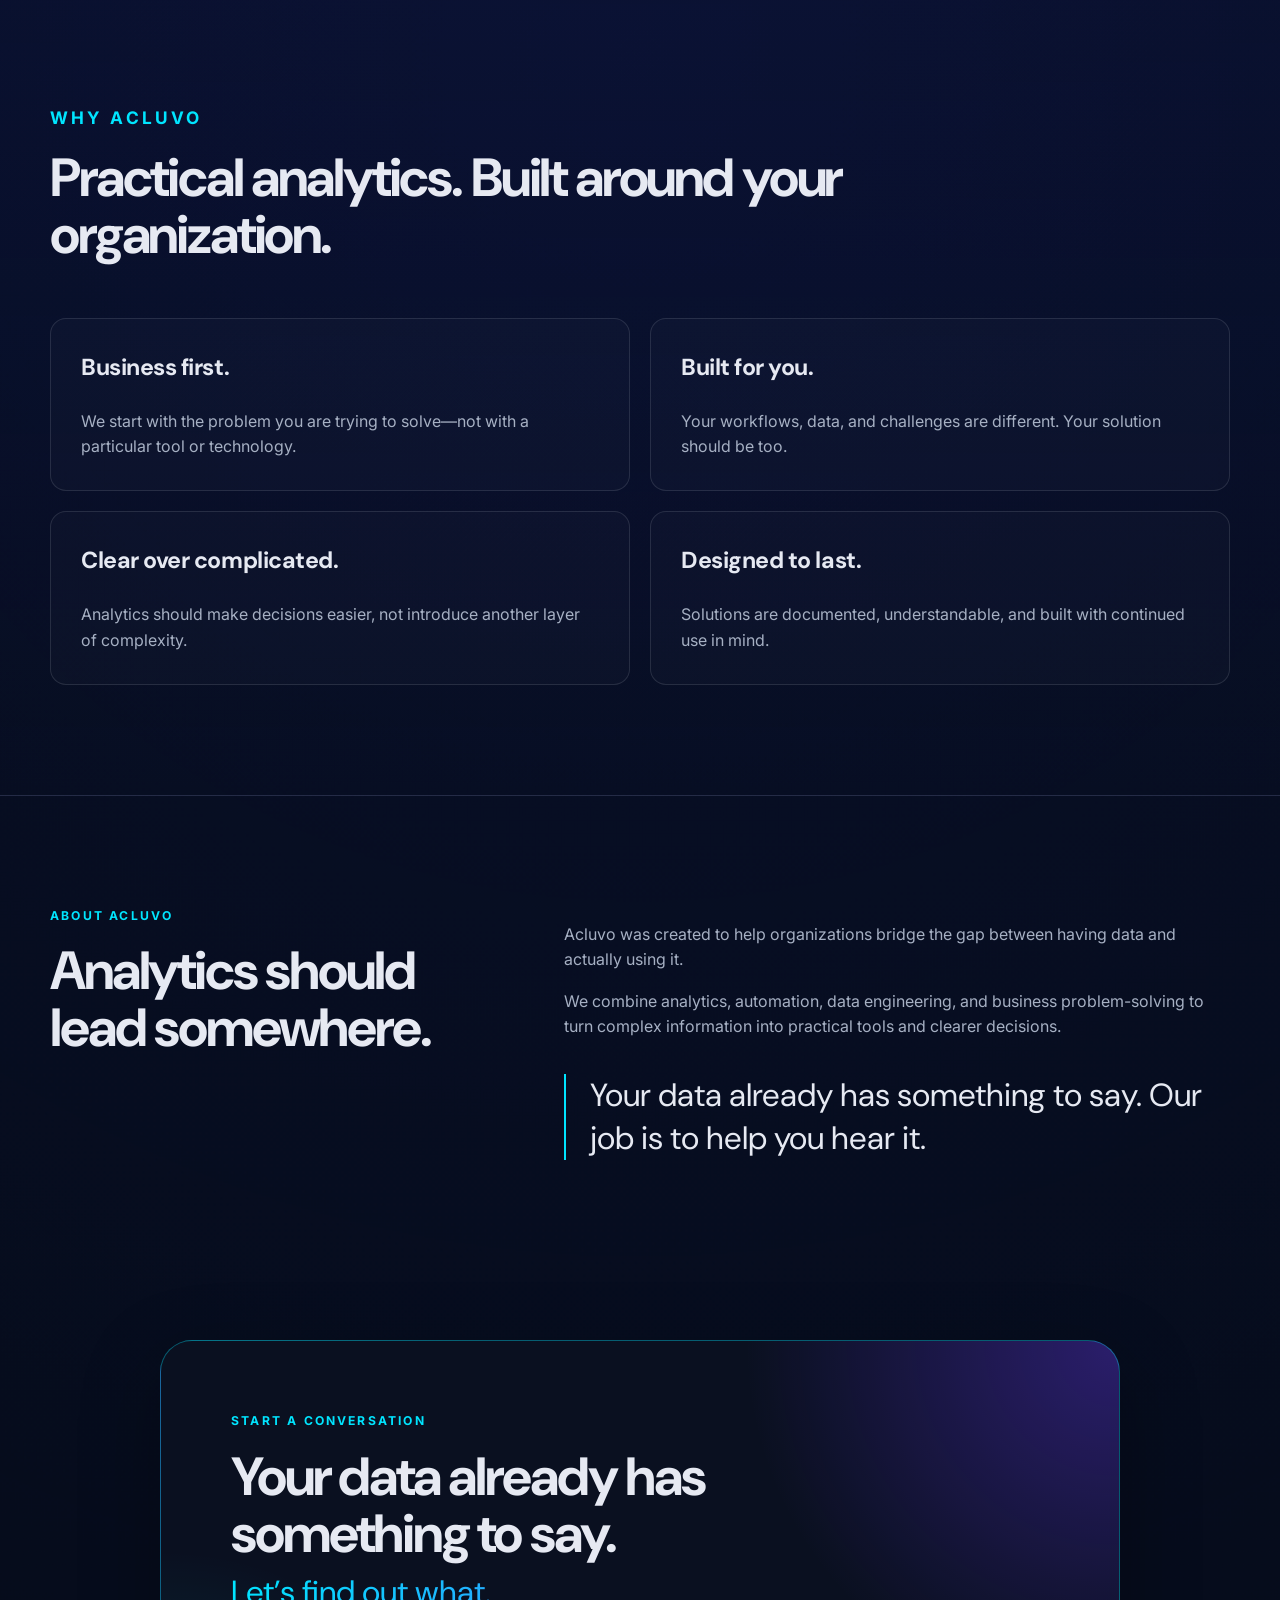
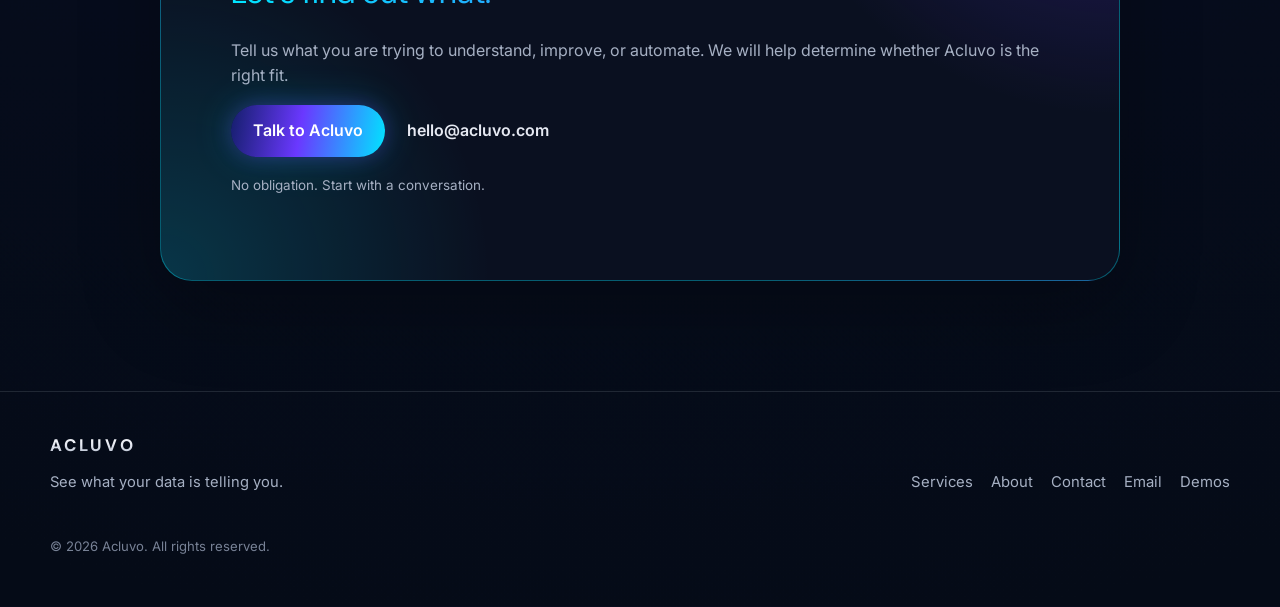
==== commit 63562a37: "update to logic" ====
--- a/index.html
+++ b/index.html
@@ -38,6 +38,7 @@
     <div class="nav-links">
       <a href="#services">Services</a>
       <a href="#process">How It Works</a>
+      <a href="#work">Demos</a>
       <a href="#about">About</a>
       <a href="#contact">Contact</a>
     </div>
@@ -60,6 +61,7 @@
         <div class="hero-actions">
           <a class="button button-primary" href="#contact">Talk to Acluvo</a>
           <a class="text-link" href="#services">Explore Services ↓</a>
+          <a class="text-link demo-hero-link" href="#work">View Demos ↘</a>
         </div>
       </div>
 
@@ -216,8 +218,8 @@
   <section id="work" class="section work-section">
     <div class="container">
       <div class="section-heading reveal">
-        <p class="eyebrow">PROOF OF CAPABILITY</p>
-        <h2>These examples show how Acluvo turns scattered business data into useful systems.</h2>
+        <p class="eyebrow">LIVE CAPABILITY DEMOS</p>
+        <h2>Don't just read what Acluvo can do. Open the examples.</h2>
         <p>Illustrative projects built with synthetic data to demonstrate how Acluvo connects operational information, improves visibility, and turns complexity into action.</p>
       </div>
 
@@ -327,6 +329,7 @@
             <strong>A single source of truth</strong>
           </div>
           <span class="demo-label">Synthetic Demo</span>
+          <a class="work-link" href="examples/business-kpi-dashboard/">Open Live Demo <span aria-hidden="true">→</span></a>
         </article>
 
         <article class="work-card featured reveal">
@@ -345,6 +348,7 @@
             <strong>Manual reporting work</strong>
           </div>
           <span class="demo-label">Synthetic Demo</span>
+          <a class="work-link" href="examples/automated-reporting/">Open Live Demo <span aria-hidden="true">→</span></a>
         </article>
 
         <article class="work-card reveal">
@@ -363,6 +367,7 @@
             <strong>Where performance breaks down</strong>
           </div>
           <span class="demo-label">Synthetic Demo</span>
+          <a class="work-link" href="examples/operations-analysis/">Open Live Demo <span aria-hidden="true">→</span></a>
         </article>
       </div>
     </div>
@@ -455,8 +460,7 @@
       <a href="#about">About</a>
       <a href="#contact">Contact</a>
       <a href="mailto:hello@acluvo.com">Email</a>
-      <!-- Replace the URL below with your published GitHub Pages site URL -->
-      <a href="https://YOUR_GITHUB_PAGES_URL/" target="_blank" rel="noopener">Demos</a>
+      <a href="#work">Demos</a>
     </div>
     <p class="copyright">© <span id="year"></span> Acluvo. All rights reserved.</p>
   </div>
--- a/styles.css
+++ b/styles.css
@@ -886,3 +886,73 @@
   background: radial-gradient(circle, rgba(0,229,255,.10), rgba(106,56,255,.08) 40%, transparent 70%);
   pointer-events: none;
 }
+
+
+/* Clickable capability demo links */
+.work-link {
+  display: inline-flex;
+  align-items: center;
+  gap: 0.45rem;
+  margin-top: 1.25rem;
+  padding: 0.72rem 1rem;
+  border: 1px solid rgba(0, 229, 255, 0.34);
+  border-radius: 999px;
+  color: #e6faff;
+  text-decoration: none;
+  font-weight: 700;
+  letter-spacing: 0.01em;
+  background: linear-gradient(135deg, rgba(0,229,255,0.08), rgba(106,56,255,0.10));
+  box-shadow: inset 0 0 0 1px rgba(255,255,255,0.025);
+  transition: transform 180ms ease, border-color 180ms ease, box-shadow 180ms ease, background 180ms ease;
+}
+
+.work-link:hover,
+.work-link:focus-visible {
+  transform: translateY(-2px);
+  border-color: rgba(0, 229, 255, 0.72);
+  background: linear-gradient(135deg, rgba(0,229,255,0.14), rgba(106,56,255,0.18));
+  box-shadow: 0 0 24px rgba(0,229,255,0.12), 0 0 30px rgba(106,56,255,0.10);
+}
+
+.work-link span {
+  transition: transform 180ms ease;
+}
+
+.work-link:hover span,
+.work-link:focus-visible span {
+  transform: translateX(3px);
+}
+
+/* Demo discovery improvements */
+.demo-hero-link { color: #00e5ff; }
+#work .section-heading { max-width: 850px; }
+#work .section-heading::after {
+  content: "3 INTERACTIVE EXAMPLES";
+  display: inline-flex;
+  margin-top: 1rem;
+  padding: .42rem .68rem;
+  border: 1px solid rgba(0,229,255,.22);
+  border-radius: 999px;
+  color: #9ff6ff;
+  background: rgba(0,229,255,.055);
+  font-size: .66rem;
+  font-weight: 800;
+  letter-spacing: .13em;
+}
+.work-link {
+  width: 100%;
+  justify-content: space-between;
+  margin-top: 1.35rem;
+  padding: .82rem 1rem;
+  border-color: rgba(0,229,255,.48);
+  background: linear-gradient(110deg, rgba(0,229,255,.13), rgba(106,56,255,.16));
+}
+.work-link::before {
+  content: "LIVE";
+  font-size: .61rem;
+  letter-spacing: .12em;
+  color: #00e5ff;
+}
+.work-card { display: flex; flex-direction: column; }
+.work-card .work-link { margin-top: auto; transform: translateY(1.2rem); }
+.work-card:hover .work-link { border-color: rgba(0,229,255,.8); }
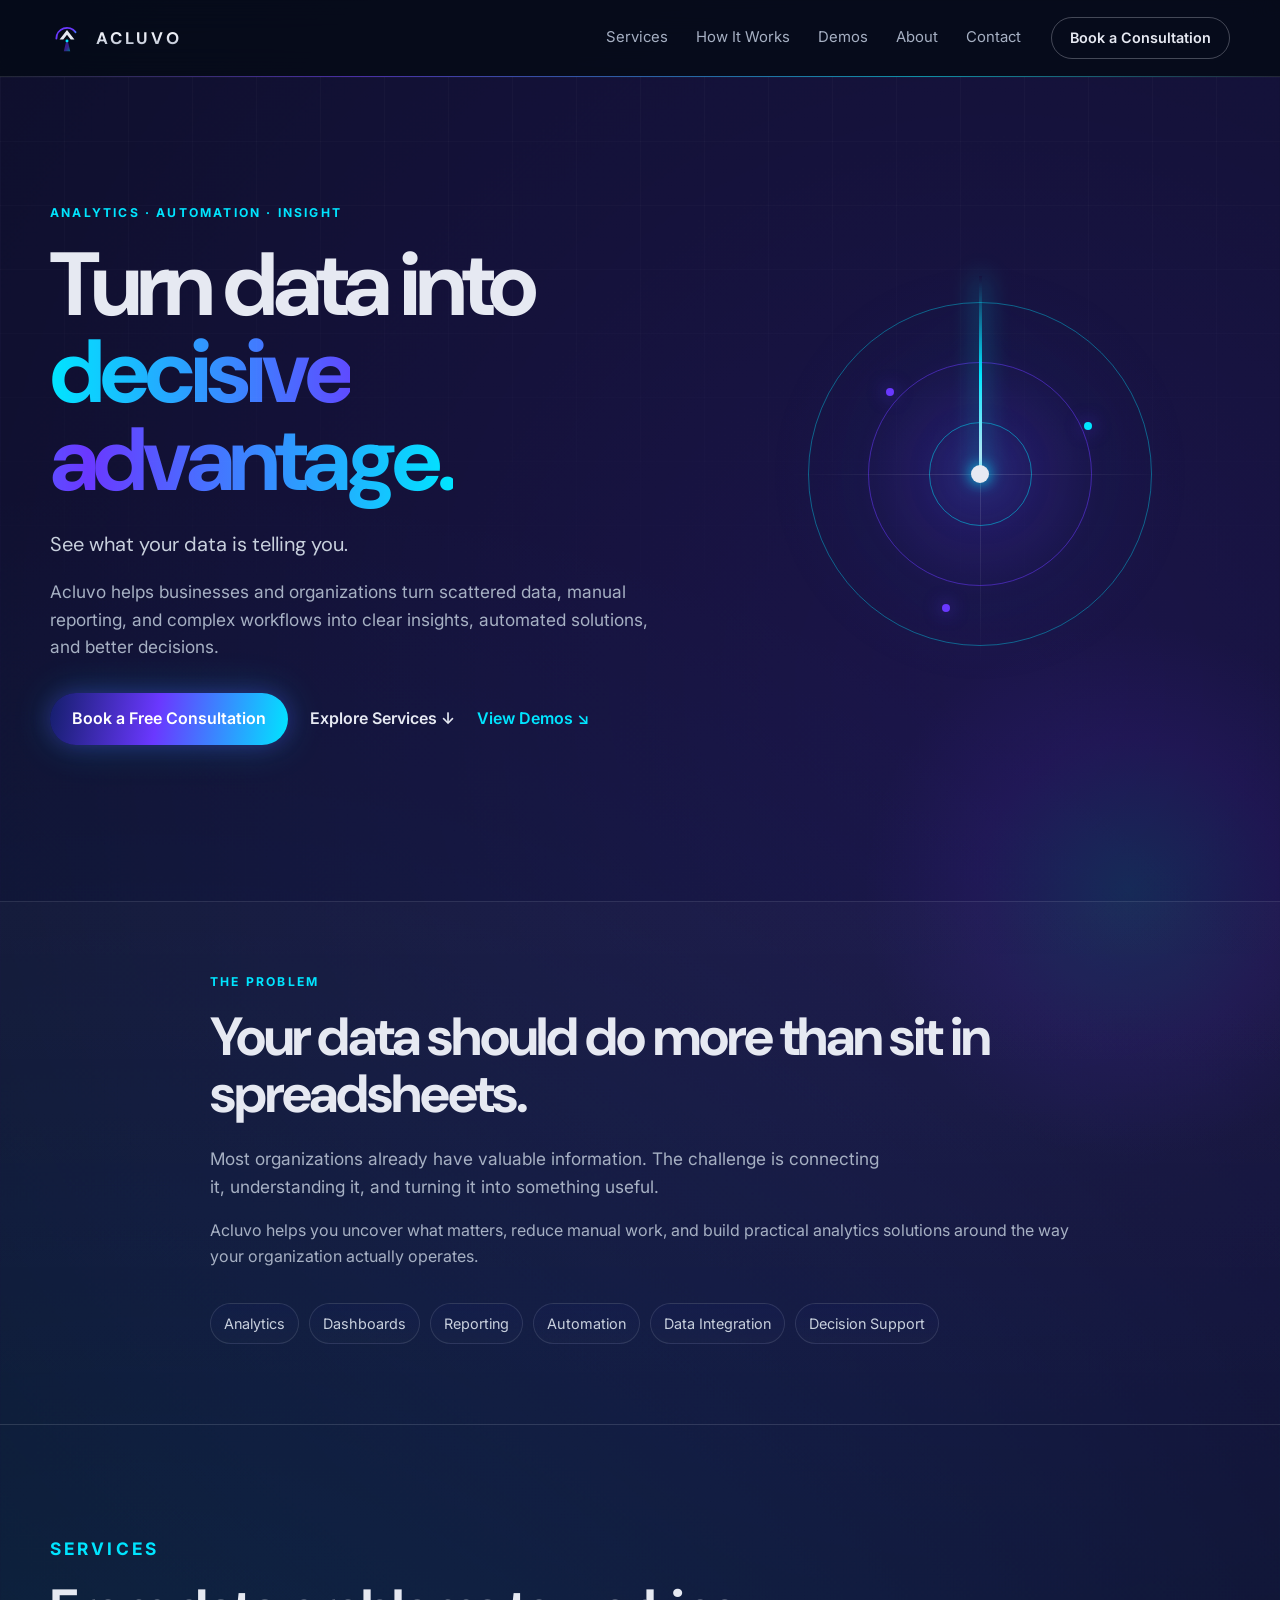
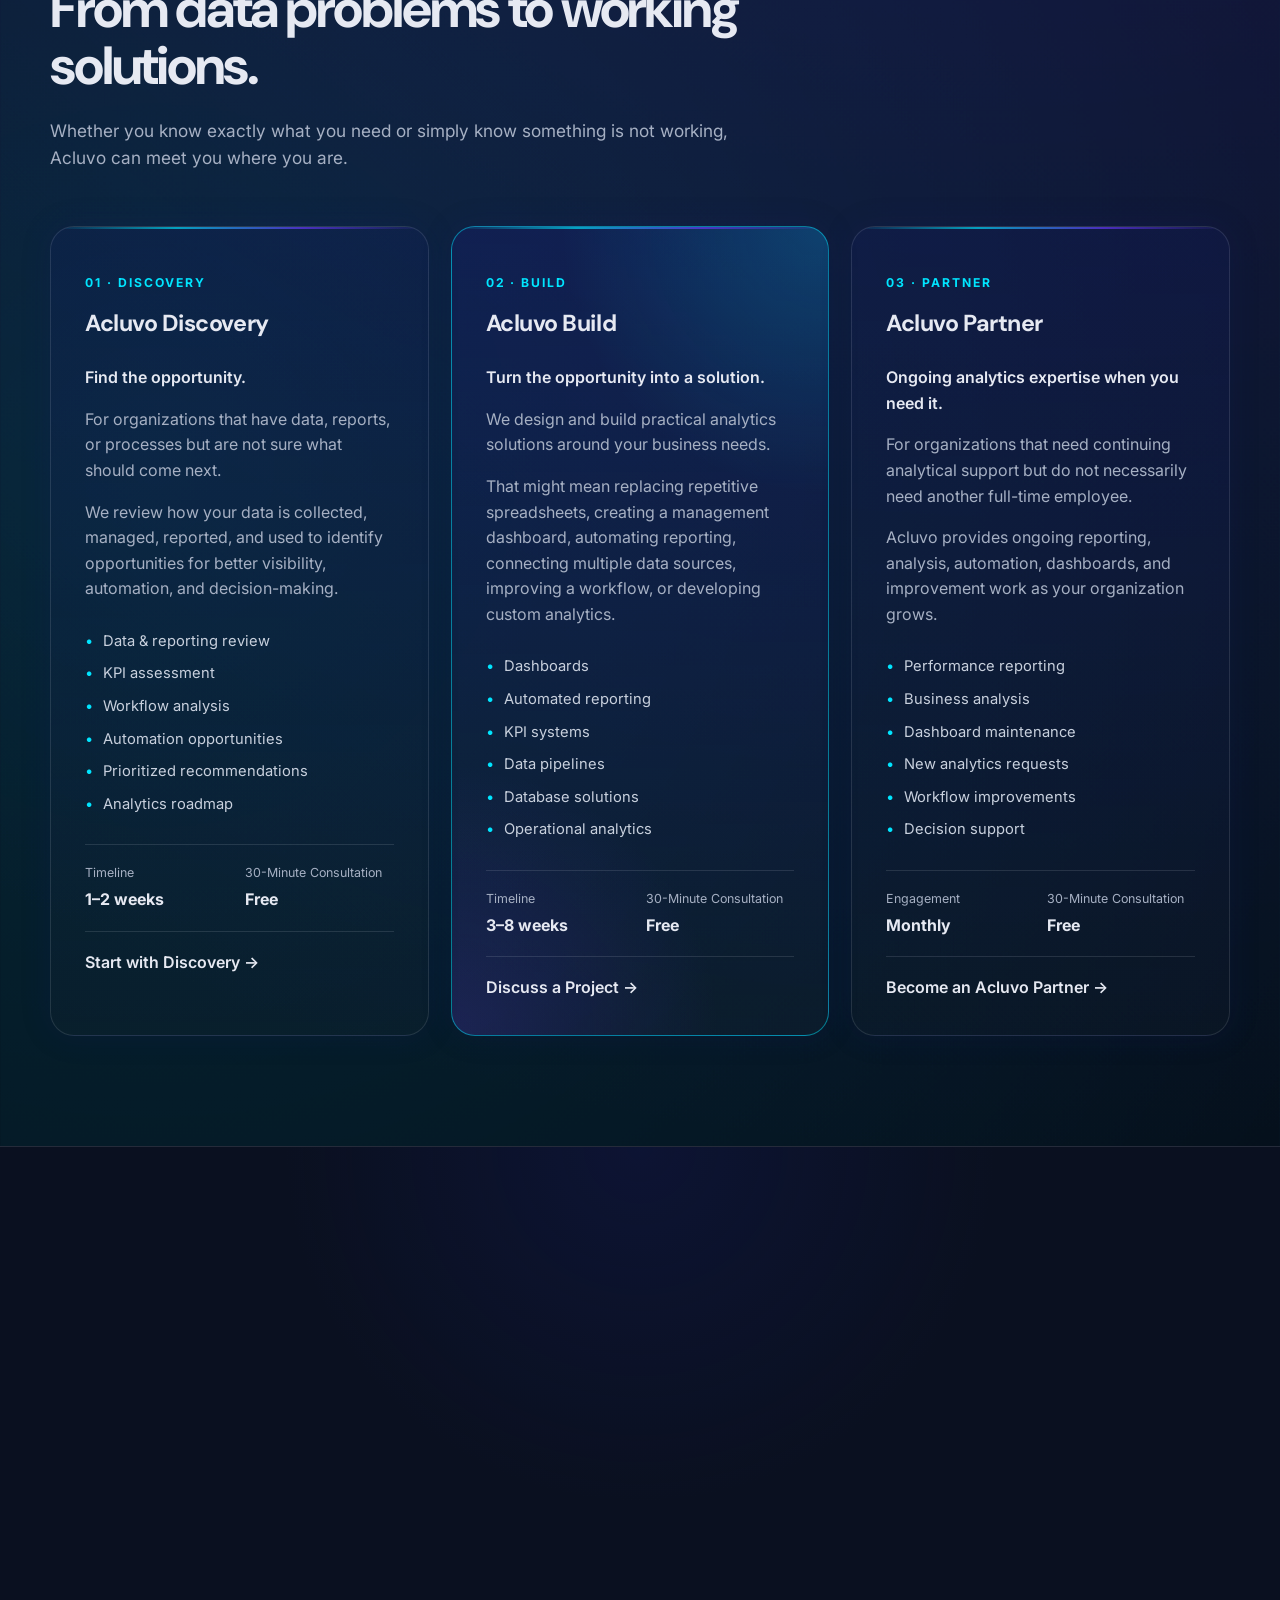
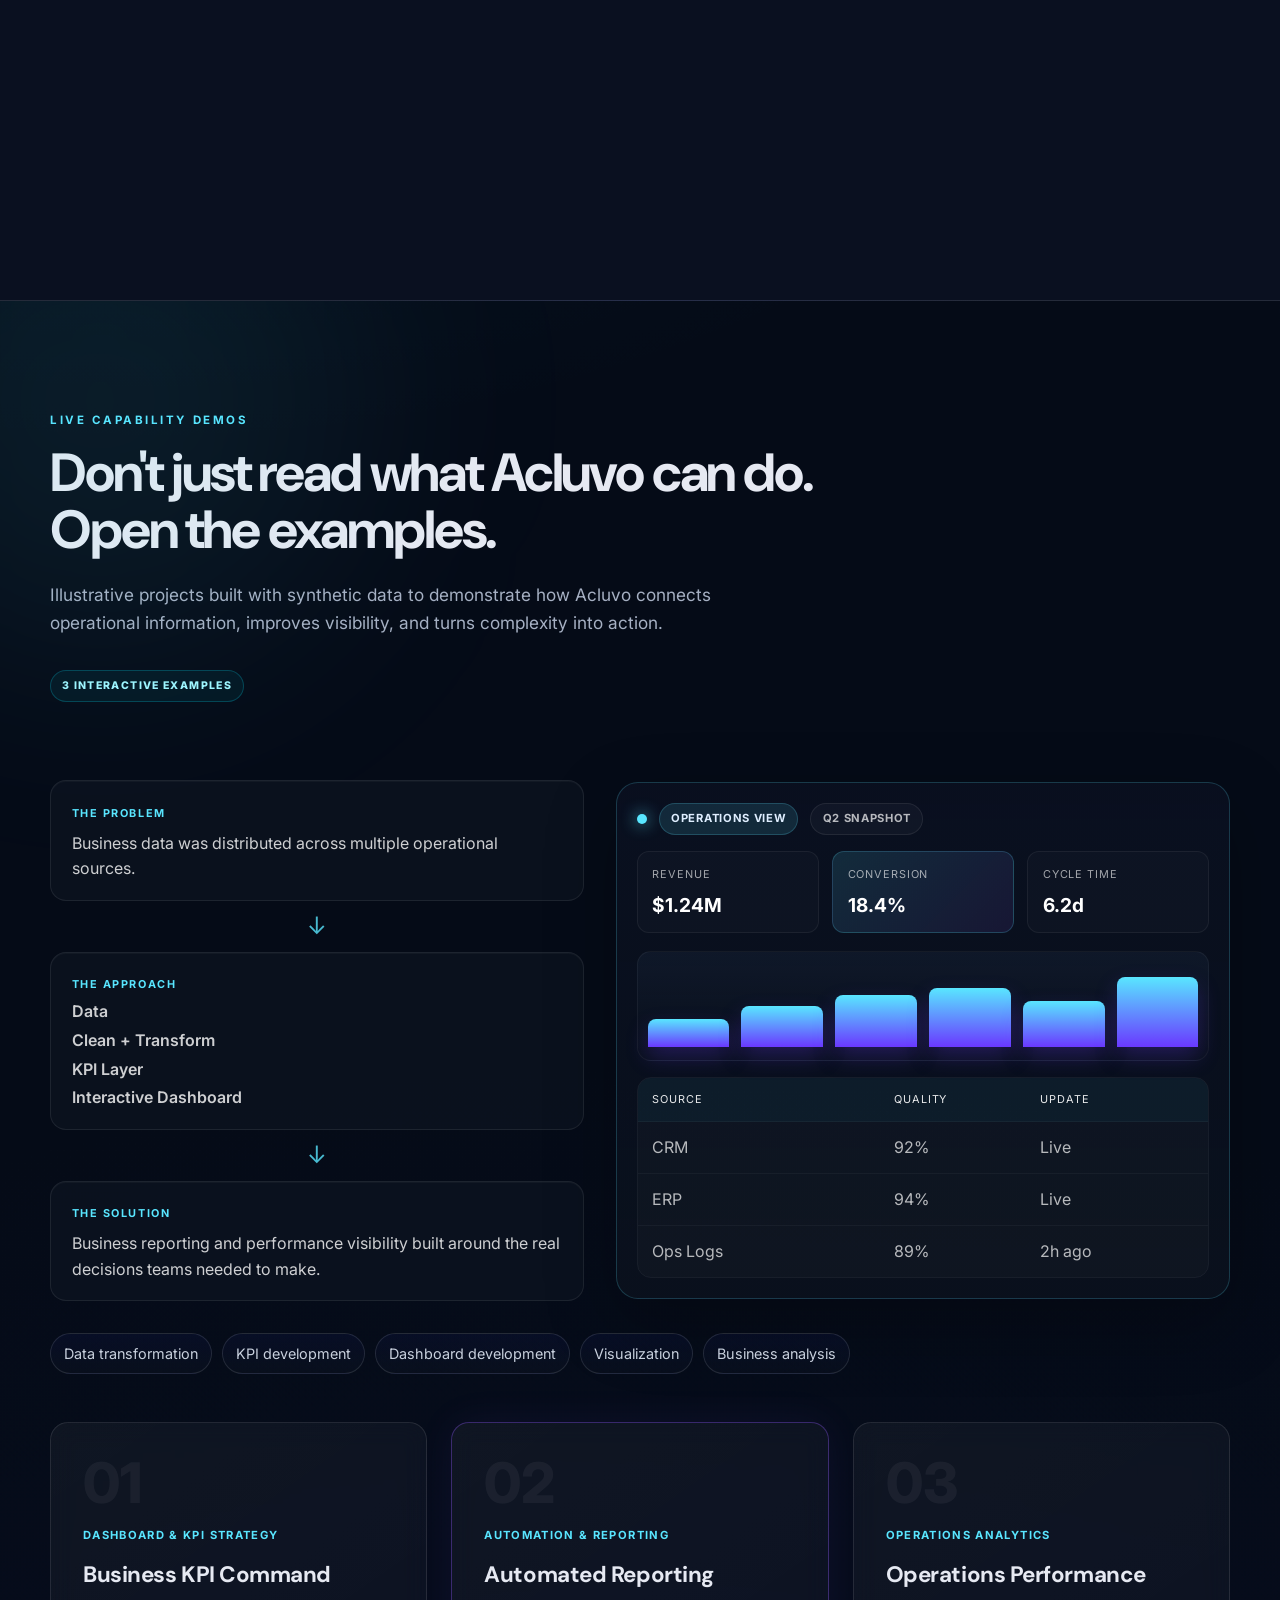
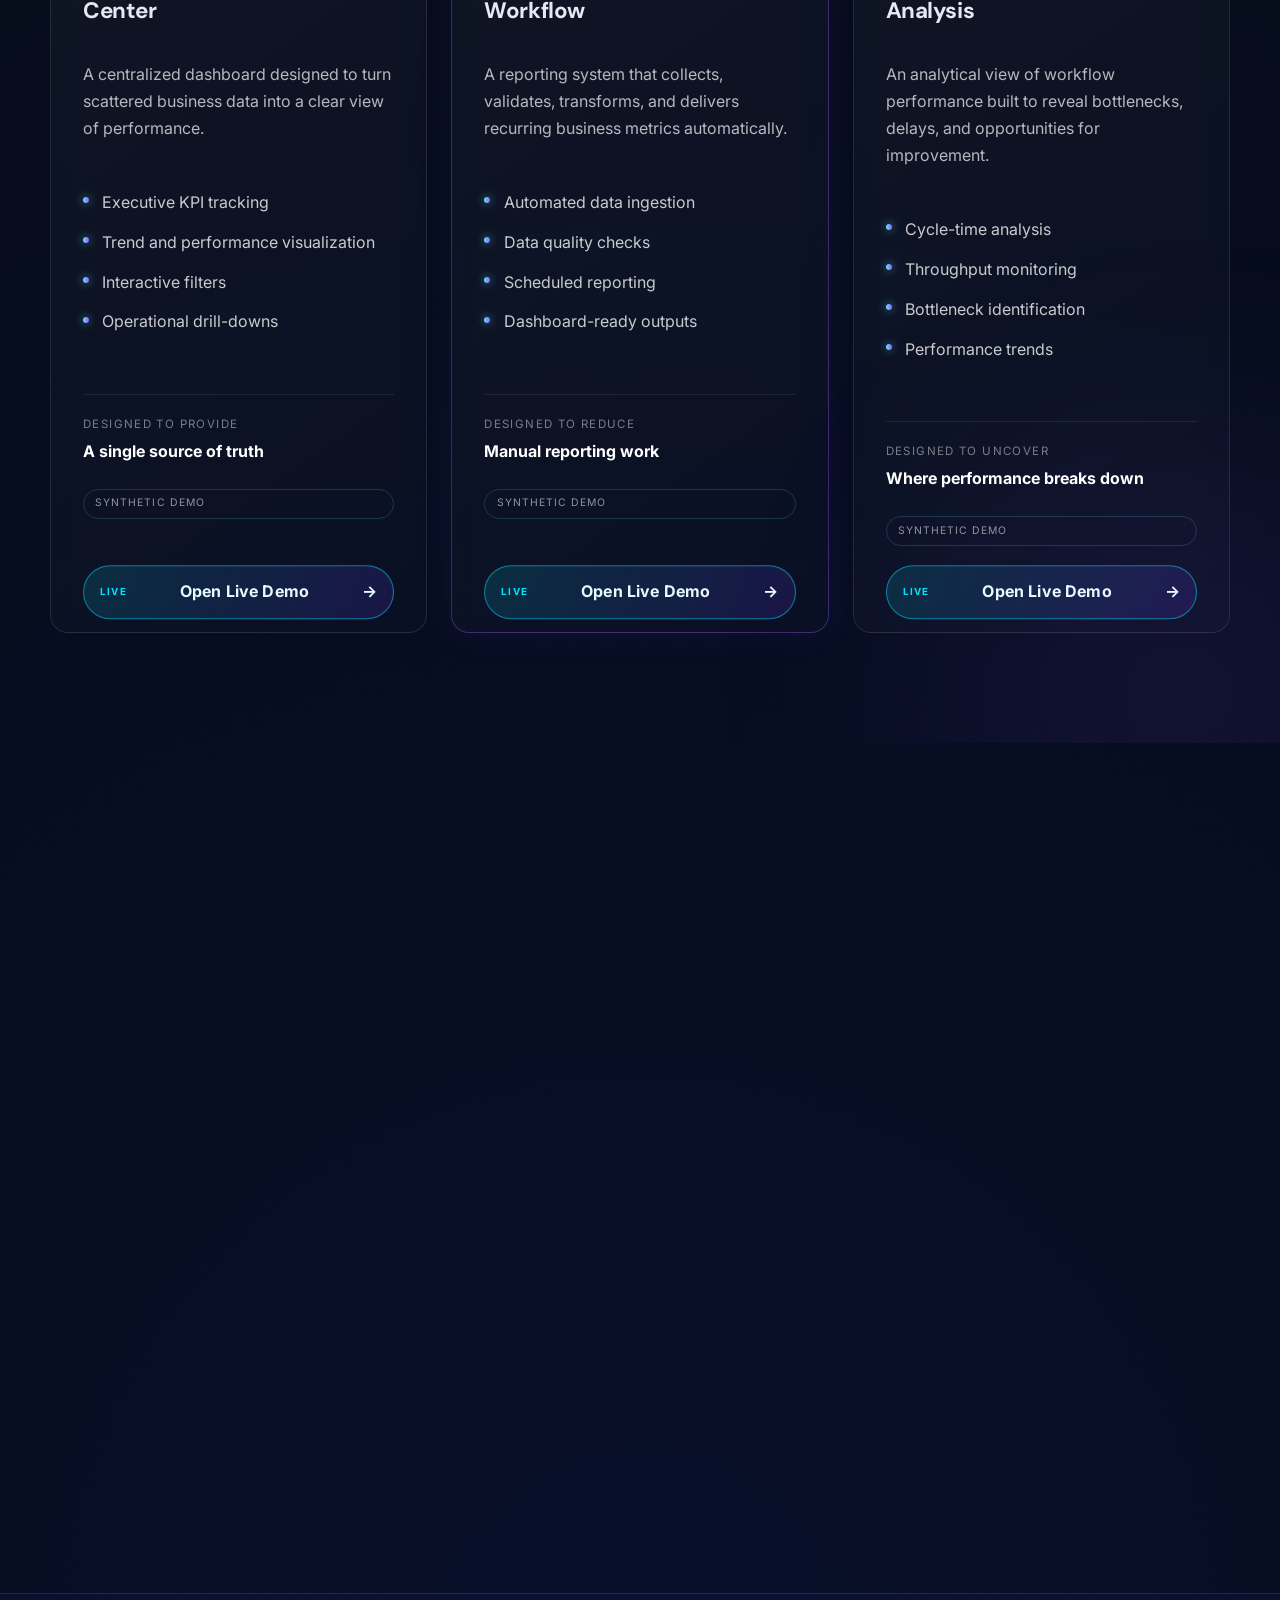
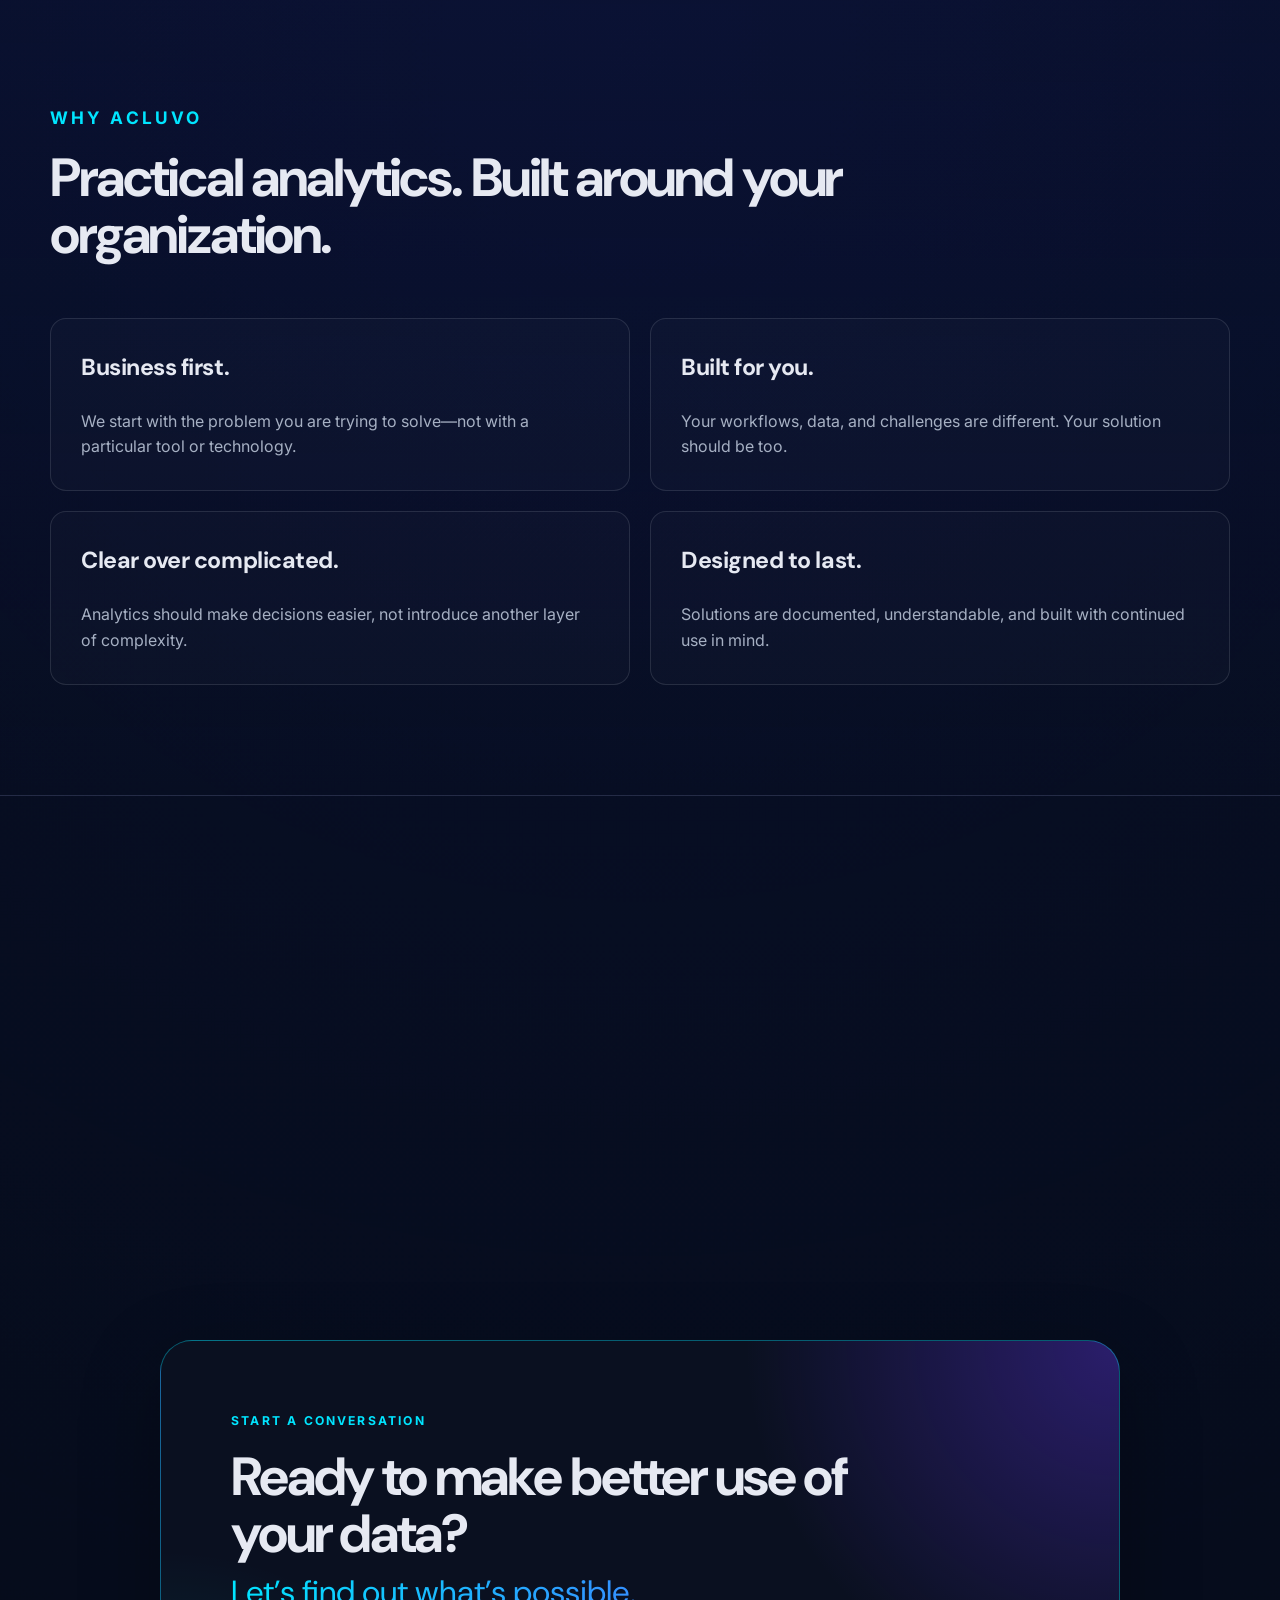
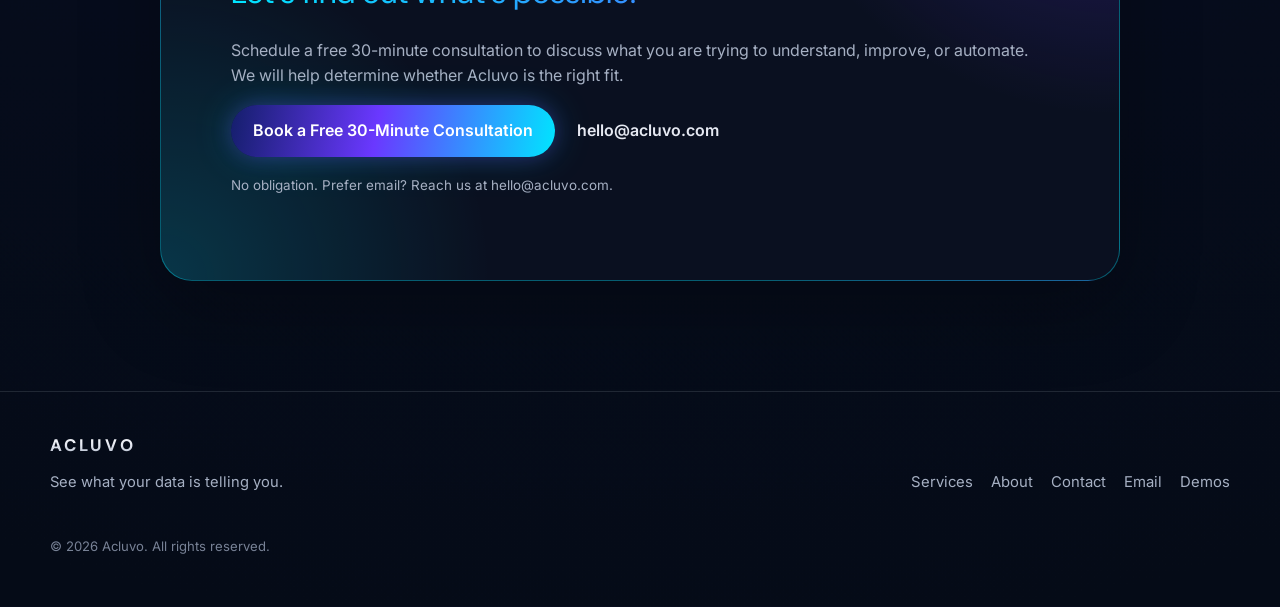
==== commit 2ad1f960: "Update index.html" ====
--- a/index.html
+++ b/index.html
@@ -43,7 +43,7 @@
       <a href="#contact">Contact</a>
     </div>
 
-    <a class="button button-small button-outline nav-cta" href="#contact">Talk to Acluvo</a>
+    <a class="button button-small button-outline nav-cta" href="https://calendar.app.google/X87xTMN9BFNjKDpA9" target="_blank" rel="noopener noreferrer">Book a Consultation</a>
   </nav>
 </header>
 
@@ -59,7 +59,7 @@
           and complex workflows into clear insights, automated solutions, and better decisions.
         </p>
         <div class="hero-actions">
-          <a class="button button-primary" href="#contact">Talk to Acluvo</a>
+          <a class="button button-primary" href="https://calendar.app.google/X87xTMN9BFNjKDpA9" target="_blank" rel="noopener noreferrer">Book a Free Consultation</a>
           <a class="text-link" href="#services">Explore Services ↓</a>
           <a class="text-link demo-hero-link" href="#work">View Demos ↘</a>
         </div>
@@ -435,14 +435,14 @@
   <section id="contact" class="section contact-section">
     <div class="container contact-card reveal">
       <p class="eyebrow">START A CONVERSATION</p>
-      <h2>Your data already has something to say.</h2>
-      <p class="contact-emphasis">Let’s find out what.</p>
-      <p>Tell us what you are trying to understand, improve, or automate. We will help determine whether Acluvo is the right fit.</p>
+      <h2>Ready to make better use of your data?</h2>
+      <p class="contact-emphasis">Let’s find out what’s possible.</p>
+      <p>Schedule a free 30-minute consultation to discuss what you are trying to understand, improve, or automate. We will help determine whether Acluvo is the right fit.</p>
       <div class="contact-actions">
-        <a class="button button-primary" href="mailto:hello@acluvo.com?subject=Acluvo%20Inquiry">Talk to Acluvo</a>
+        <a class="button button-primary" href="https://calendar.app.google/X87xTMN9BFNjKDpA9" target="_blank" rel="noopener noreferrer">Book a Free 30-Minute Consultation</a>
         <a class="text-link" href="mailto:hello@acluvo.com">hello@acluvo.com</a>
       </div>
-      <p class="microcopy">No obligation. Start with a conversation.</p>
+      <p class="microcopy">No obligation. Prefer email? Reach us at hello@acluvo.com.</p>
     </div>
   </section>
 </main>
